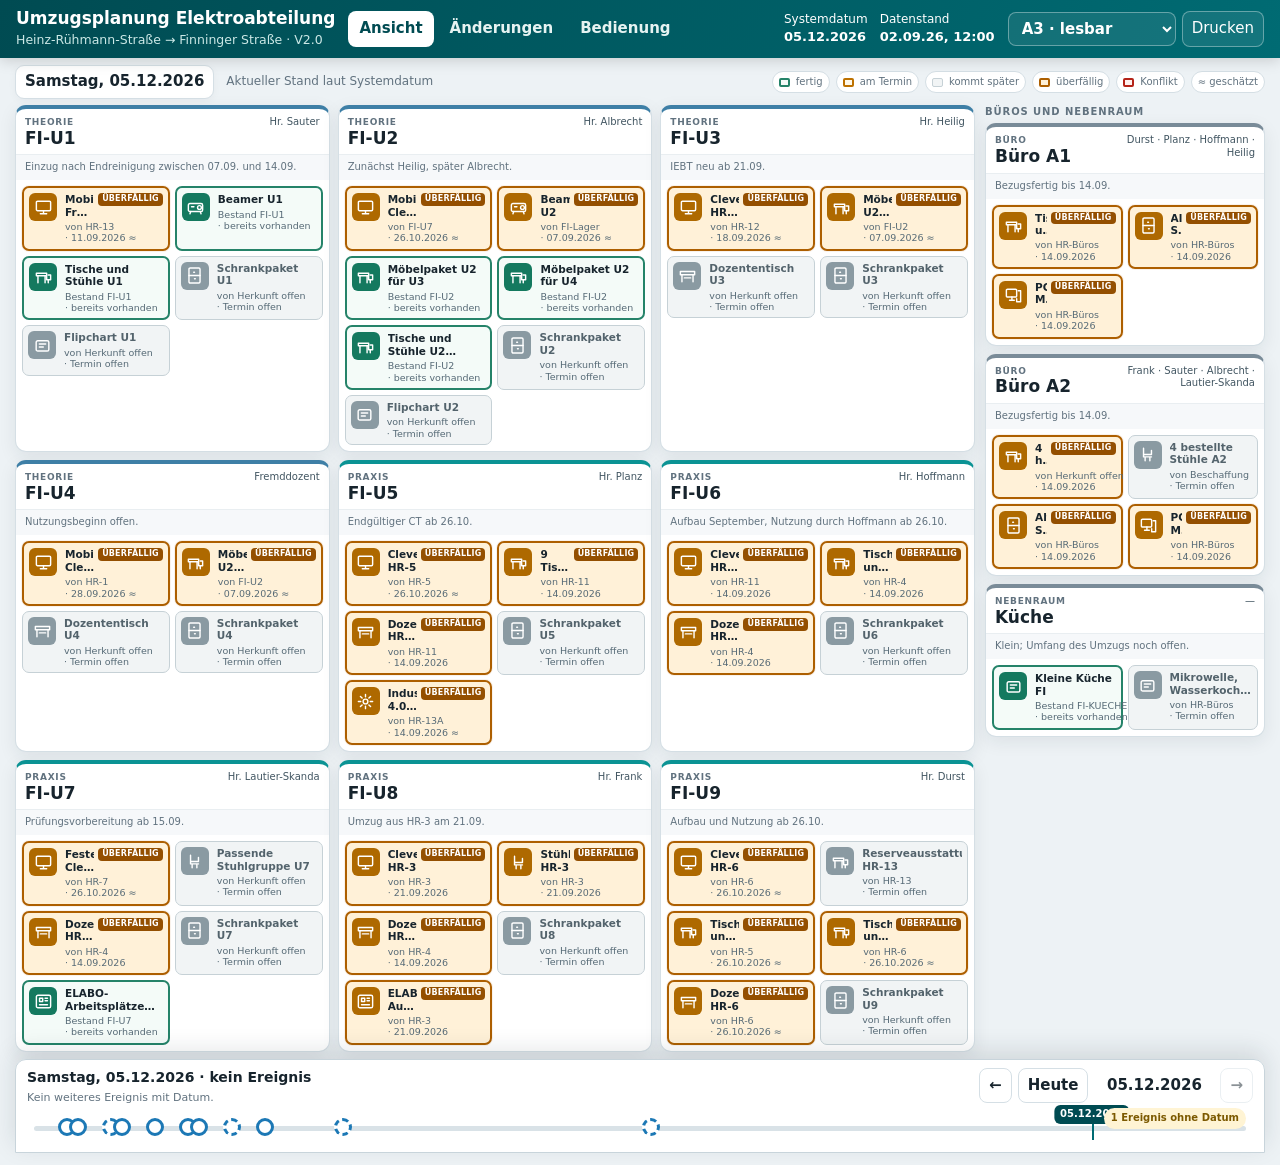
==== index.html @ e03e293a "Viewer: vollständige Scrollansicht statt abgeschnittener Raumkarten" ====
<!doctype html>
<html lang="de">
<head>
  <meta charset="utf-8">
  <meta name="viewport" content="width=device-width, initial-scale=1">
  <title>Umzugsplanung Elektroabteilung – Version 2.0</title>
  <style>
    :root {
      --bg:#edf2f5; --surface:#fff; --surface-2:#f6f8fa; --ink:#17242d; --muted:#61727f;
      --line:#d5dfe5; --brand:#006b73; --brand-dark:#004b52; --accent:#1c78b5;
      --good:#14795f; --warn:#a36a00; --bad:#b42318; --shadow:0 8px 26px rgba(23,36,45,.10);
      --future-opacity:.24; --due-opacity:.68;
    }
    *{box-sizing:border-box} html{scroll-behavior:smooth} body{margin:0;background:var(--bg);color:var(--ink);font:15px/1.42 "Segoe UI",system-ui,sans-serif}
    button,input,select,textarea{font:inherit} button{cursor:pointer} button:disabled{cursor:not-allowed;opacity:.5}
    .app-header{position:sticky;top:0;z-index:30;display:flex;align-items:center;gap:18px;padding:12px 22px;background:linear-gradient(110deg,var(--brand-dark),var(--brand));color:white;box-shadow:0 2px 14px rgba(0,0,0,.17)}
    .brand{min-width:260px}.brand h1{margin:0;font-size:19px;line-height:1.2}.brand small{color:#cbe8e6}
    .main-nav{display:flex;gap:5px}.nav-btn{border:0;border-radius:8px;padding:9px 13px;background:transparent;color:#e6f3f2;font-weight:650}.nav-btn:hover{background:rgba(255,255,255,.12)}.nav-btn.active{background:white;color:var(--brand-dark)}
    .header-meta{display:flex;align-items:center;gap:12px;margin-left:auto;font-size:12px}.header-meta strong{font-size:13px}.header-actions{display:flex;align-items:center;gap:6px}.header-btn,.header-select{border:1px solid rgba(255,255,255,.35);border-radius:8px;padding:7px 10px;background:rgba(255,255,255,.08);color:white}.header-btn:hover,.header-select:hover{background:rgba(255,255,255,.18)}.header-select{padding-right:26px;font-weight:650}.header-select option{background:white;color:var(--ink)}
    .panel{display:none}.panel.active{display:block}.page{max-width:1660px;margin:0 auto;padding:18px 22px 150px}
    .view-toolbar{display:flex;align-items:center;gap:12px;margin-bottom:13px}.date-chip{padding:8px 11px;border-radius:9px;background:var(--surface);border:1px solid var(--line);box-shadow:0 2px 8px rgba(23,36,45,.04)}.date-chip strong{font-size:17px}.view-hint{color:var(--muted);font-size:12px}.view-toolbar .spacer{margin-left:auto}
    .legend{display:flex;flex-wrap:wrap;gap:6px}.legend-item{display:inline-flex;align-items:center;gap:6px;padding:4px 7px;border-radius:999px;background:var(--surface);border:1px solid var(--line);font-size:11px;color:var(--muted)}.legend-swatch{width:10px;height:10px;border-radius:3px;background:var(--accent)}.legend-swatch.future{opacity:var(--future-opacity)}.legend-swatch.due{opacity:var(--due-opacity)}.legend-swatch.present{background:var(--good)}.legend-swatch.conflict{background:var(--bad)}
    .building-layout{display:grid;grid-template-columns:minmax(0,1fr) 255px;gap:16px;align-items:start}.rooms-grid{display:grid;grid-template-columns:repeat(3,minmax(245px,1fr));gap:12px}.side-grid{display:grid;gap:12px}.side-label{margin:0 0 -4px;color:var(--muted);font-size:11px;font-weight:750;letter-spacing:.09em;text-transform:uppercase}
    .room-card{position:relative;min-height:245px;overflow:hidden;border:1px solid var(--line);border-top:5px solid #3e7fa6;border-radius:14px;background:var(--surface);box-shadow:var(--shadow);transition:opacity .18s,transform .18s,box-shadow .18s}.room-card.praxis{border-top-color:#0b9394}.room-card.side{min-height:180px;border-top-color:#798b98}.room-card.dimmed{opacity:.48}.room-card.affected{box-shadow:0 0 0 3px rgba(28,120,181,.25),var(--shadow)}.room-card.event-flash{animation:roomFlash .85s ease-out}.room-card.has-conflict{border-color:var(--bad)}
    @keyframes roomFlash{0%{transform:scale(1);box-shadow:var(--shadow)}35%{transform:scale(1.014);box-shadow:0 0 0 6px rgba(28,120,181,.22),var(--shadow)}100%{transform:scale(1);box-shadow:0 0 0 3px rgba(28,120,181,.25),var(--shadow)}}
    .room-head{display:flex;justify-content:space-between;gap:10px;padding:11px 13px 9px;border-bottom:1px solid #e9eef1}.room-kicker{color:var(--muted);font-size:10px;font-weight:750;letter-spacing:.08em;text-transform:uppercase}.room-title{margin:1px 0 0;font-size:20px}.room-owner{max-width:55%;color:#415561;font-size:11px;text-align:right}.room-use{padding:7px 13px;color:var(--muted);background:var(--surface-2);font-size:11px}.room-items{display:grid;grid-template-columns:repeat(2,minmax(0,1fr));gap:7px;padding:10px}.room-card.side .room-items{grid-template-columns:1fr}.empty-room{grid-column:1/-1;padding:20px;color:var(--muted);text-align:center}
    .asset-tile{position:relative;display:grid;grid-template-columns:34px 1fr;gap:7px;min-width:0;padding:7px;border:1px solid var(--line);border-radius:9px;background:var(--surface-2);color:var(--ink);text-align:left;transition:opacity .16s,transform .16s,box-shadow .16s}.asset-tile:hover,.asset-tile:focus-visible{transform:translateY(-1px);box-shadow:0 4px 12px rgba(23,36,45,.13)}.asset-tile.future{opacity:var(--future-opacity);border-style:dashed}.asset-tile.due{opacity:var(--due-opacity);border-color:var(--warn)}.asset-tile.present{opacity:1}.asset-tile.event-change{opacity:1;border-color:var(--accent);box-shadow:0 0 0 2px rgba(28,120,181,.18);background:#eef7fc}.asset-tile.conflict{opacity:1;border-color:var(--bad);background:#fff0ee;box-shadow:0 0 0 2px rgba(180,35,24,.16)}
    .asset-icon{display:grid;place-items:center;width:32px;height:32px;border-radius:8px;background:#526b79;color:white;font-size:10px;font-weight:800}.asset-tile.present .asset-icon{background:var(--good)}.asset-tile.event-change .asset-icon{background:var(--accent)}.asset-tile.conflict .asset-icon{background:var(--bad)}.asset-name{overflow:hidden;font-size:11px;font-weight:700;line-height:1.2;text-overflow:ellipsis}.asset-meta{margin-top:2px;overflow:hidden;color:var(--muted);font-size:10px;line-height:1.2;text-overflow:ellipsis;white-space:nowrap}.asset-flag{position:absolute;top:4px;right:5px;font-size:11px;font-weight:900}.asset-flag.in{color:var(--good)}.asset-flag.out{color:var(--warn)}.asset-flag.bad{color:var(--bad)}
    .timeline-shell{position:sticky;bottom:0;z-index:25;margin-top:16px;padding:12px 15px 11px;border:1px solid #c8d4db;border-radius:15px 15px 0 0;background:rgba(255,255,255,.97);box-shadow:0 -8px 25px rgba(23,36,45,.13);backdrop-filter:blur(7px)}.timeline-top{display:grid;grid-template-columns:minmax(260px,1fr) auto;gap:15px;align-items:start}.event-summary h2{margin:0;font-size:16px}.event-summary p{margin:3px 0 0;color:var(--muted);font-size:12px}.event-changes{display:flex;flex-wrap:wrap;gap:5px;margin-top:6px}.change-chip{padding:3px 7px;border-radius:999px;background:#eaf4f9;color:#315a70;font-size:10px}.timeline-controls{display:flex;align-items:center;gap:6px}.timeline-btn{border:1px solid var(--line);border-radius:8px;padding:7px 10px;background:var(--surface);color:var(--ink);font-weight:650}.timeline-btn:hover{background:#edf4f7}.timeline-date{min-width:120px;text-align:center;font-weight:800}.track-wrap{position:relative;height:47px;margin:5px 7px 0}.track-base{position:absolute;left:0;right:0;top:23px;height:5px;border-radius:999px;background:#d9e2e7}.today-line{position:absolute;top:9px;width:2px;height:29px;background:var(--brand);pointer-events:none}.today-line::before{content:"Heute";position:absolute;top:-9px;left:50%;transform:translateX(-50%);color:var(--brand);font-size:9px;font-weight:800}.event-marker{position:absolute;top:15px;width:18px;height:18px;transform:translateX(-50%);border:3px solid var(--accent);border-radius:50%;background:var(--surface);padding:0}.event-marker.partial{background:linear-gradient(90deg,var(--accent) 50%,var(--surface) 50%)}.event-marker.done{background:var(--accent)}.event-marker.conflict{border-color:var(--bad);background:var(--bad)}.event-marker.selected{outline:3px solid rgba(28,120,181,.25);outline-offset:2px;transform:translateX(-50%) scale(1.16)}.event-marker:hover{transform:translateX(-50%) scale(1.18)}.event-marker.selected:hover{transform:translateX(-50%) scale(1.25)}.range{position:absolute;left:0;right:0;top:12px;width:100%;height:26px;margin:0;opacity:.001;cursor:ew-resize}.range:focus-visible{opacity:.12}.thumb-bubble{position:absolute;top:-1px;transform:translateX(-50%);padding:2px 6px;border-radius:6px;background:var(--brand-dark);color:white;font-size:10px;font-weight:750;pointer-events:none;white-space:nowrap}.unknown-events{position:absolute;right:0;top:1px;padding:3px 7px;border-radius:999px;background:#fff4d4;color:#7c5900;font-size:10px;font-weight:750}
    .popover{position:fixed;z-index:60;width:min(330px,calc(100vw - 24px));padding:12px;border:1px solid var(--line);border-radius:11px;background:var(--surface);box-shadow:0 14px 38px rgba(23,36,45,.24);pointer-events:none}.popover.pinned{pointer-events:auto}.popover[hidden]{display:none}.popover-close{position:absolute;top:5px;right:7px;border:0;background:transparent;color:var(--muted);font-size:18px}.popover h3{margin:0 25px 8px 0;font-size:15px}.popover dl{display:grid;grid-template-columns:82px 1fr;gap:4px 8px;margin:0;font-size:11px}.popover dt{color:var(--muted)}.popover dd{margin:0;font-weight:650}.popover-note{margin:8px 0 0;padding-top:7px;border-top:1px solid var(--line);color:var(--muted);font-size:11px}
    .manage-page{max-width:1660px;margin:0 auto;padding:20px 22px 55px}.manage-head{display:flex;align-items:flex-end;gap:16px;margin-bottom:15px}.manage-head h2{margin:0;font-size:24px}.manage-head p{margin:4px 0 0;color:var(--muted)}.manage-head .spacer{margin-left:auto}
    .audit-list{display:grid;gap:7px}.audit-row{display:grid;grid-template-columns:150px 160px 1fr;gap:10px;padding:9px 10px;border-bottom:1px solid var(--line);background:var(--surface)}.audit-row time,.audit-row .who{color:var(--muted);font-size:11px}.help-grid{display:grid;grid-template-columns:repeat(2,minmax(280px,1fr));gap:12px}.help-card{padding:15px;border:1px solid var(--line);border-radius:12px;background:var(--surface);box-shadow:var(--shadow)}.help-card h3{margin:0 0 8px}.help-card ul,.help-card ol{margin:0;padding-left:20px}.help-card li+li{margin-top:5px}
    .toast{position:fixed;right:18px;bottom:18px;z-index:100;max-width:380px;padding:11px 14px;border-radius:10px;background:var(--brand-dark);color:white;box-shadow:var(--shadow);transition:opacity .2s,transform .2s}.toast[hidden]{display:none}
    .sr-only{position:absolute;width:1px;height:1px;padding:0;margin:-1px;overflow:hidden;clip:rect(0,0,0,0);white-space:nowrap;border:0}
    .event-marker{z-index:3}.range{z-index:2}.thumb-bubble{z-index:4}.unknown-events{z-index:5;pointer-events:none}
    .event-marker.est{border-style:dashed}
    @media(max-width:1180px){.building-layout{grid-template-columns:1fr}.side-grid{grid-template-columns:repeat(3,1fr)}.side-label{grid-column:1/-1}.room-card.side{min-height:160px}.header-meta{display:none}}
    @media(max-width:850px){.rooms-grid{grid-template-columns:repeat(2,minmax(240px,1fr))}.app-header{flex-wrap:wrap}.brand{min-width:0}.main-nav{order:3;width:100%}.timeline-top{grid-template-columns:1fr}.timeline-controls{justify-content:center}.page{padding-left:12px;padding-right:12px}}
    @media(max-width:580px){.rooms-grid,.side-grid,.help-grid{grid-template-columns:1fr}.room-items{grid-template-columns:1fr}.view-toolbar{align-items:flex-start;flex-direction:column}.legend{display:none}.timeline-date{min-width:90px}.timeline-btn{padding:7px}.audit-row{grid-template-columns:1fr}}
    @media(prefers-reduced-motion:reduce){*{scroll-behavior:auto!important;animation:none!important;transition:none!important}}

    /* Kompakte Terminansicht: Status wird über Rahmen und Beschriftung statt über starke Transparenz vermittelt. */
    .page{padding:13px 18px 16px}
    .building-layout{grid-template-columns:minmax(0,1fr) 280px;gap:10px}
    .rooms-grid,.side-grid{gap:8px}
    .room-card{min-height:226px;border-radius:11px;border-top-width:4px;box-shadow:0 5px 18px rgba(23,36,45,.08)}
    .room-card.side{min-height:174px}
    .room-card.dimmed{opacity:1}
    .room-card.affected{box-shadow:0 5px 18px rgba(23,36,45,.08)}
    .room-head{align-items:flex-start;padding:7px 9px 6px}
    .room-kicker{font-size:9px}
    .room-title{margin-top:0;font-size:17px;line-height:1.15}
    .room-owner{font-size:10px;line-height:1.25}
    .room-use{min-height:25px;padding:5px 9px;font-size:10px;line-height:1.35;white-space:nowrap;overflow:hidden;text-overflow:ellipsis}
    .room-items{gap:5px;padding:6px}
    .asset-tile{grid-template-columns:30px minmax(0,1fr);gap:6px;min-height:45px;padding:5px;border:1.5px solid #bcc9cf;border-radius:7px;background:#f8fafb;opacity:1;align-items:start}
    .asset-tile:hover,.asset-tile:focus-visible{transform:translateY(-1px);box-shadow:0 3px 9px rgba(23,36,45,.12)}
    .asset-tile.future{opacity:1;border:1.5px solid #c6d1d6;background:#f1f4f5;color:#53636c}
    .asset-tile.due,.asset-tile.event-out{opacity:1;border:2px dashed #bd7100;background:#fff8e9;box-shadow:none}
    .asset-tile.present{opacity:1;border:2px solid #258369;background:#f4fbf8}
    .asset-tile.overdue{opacity:1;border:2px solid #ad5f00;background:#fff1d8;box-shadow:0 0 0 1px rgba(173,95,0,.08)}
    .asset-tile.event-change{opacity:1;border-color:#bd7100;background:#fff8e9;box-shadow:none;animation:assetPulse .7s ease-out}
    .asset-tile.conflict{opacity:1;border:2px solid var(--bad);background:#fff0ee;box-shadow:0 0 0 1px rgba(180,35,24,.14)}
    @keyframes assetPulse{0%{transform:scale(1)}35%{transform:scale(1.025);box-shadow:0 0 0 4px rgba(189,113,0,.20)}100%{transform:scale(1);box-shadow:none}}
    .asset-icon{display:grid;place-items:center;width:28px;height:28px;border-radius:6px;background:#7b8d96;color:white}
    .asset-icon svg{width:19px;height:19px;display:block}
    .asset-tile.future .asset-icon{background:#8a9aa2}
    .asset-tile.present .asset-icon{background:var(--good)}
    .asset-tile.due .asset-icon,.asset-tile.event-change .asset-icon,.asset-tile.event-out .asset-icon,.asset-tile.overdue .asset-icon{background:#ae6900}
    .asset-tile.conflict .asset-icon{background:var(--bad)}
    .asset-body{display:block;min-width:0}
    .asset-top{display:flex;align-items:flex-start;gap:4px;min-width:0}
    .asset-name{display:-webkit-box;flex:1;min-width:0;overflow:hidden;font-size:10.5px;font-weight:750;line-height:1.18;text-overflow:clip;white-space:normal;-webkit-box-orient:vertical;-webkit-line-clamp:2}
    .asset-meta{display:flex;flex-wrap:wrap;gap:0 5px;margin-top:3px;overflow:visible;color:#566a76;font-size:9.5px;line-height:1.2;white-space:normal}
    .asset-meta span{white-space:nowrap}
    .asset-status{flex:0 0 auto;padding:1px 4px;border-radius:4px;background:#bd7100;color:white;font-size:8px;font-weight:800;line-height:1.35;letter-spacing:.025em;white-space:nowrap}
    .asset-status.overdue{background:#944f00}.asset-status.out{background:#944f00}.asset-status.conflict{background:var(--bad)}
    .empty-room{padding:12px;font-size:10px}
    .legend-item{padding:3px 6px;font-size:10px}
    .legend-swatch{width:11px;height:9px;border-radius:2px;background:#f1f4f5;border:1.5px solid #c6d1d6}
    .legend-swatch.future{opacity:1}.legend-swatch.due{opacity:1;border:2px dashed #bd7100;background:#fff8e9}.legend-swatch.present{background:#f4fbf8;border:2px solid #258369}.legend-swatch.overdue{background:#fff1d8;border:2px solid #ad5f00}.legend-swatch.conflict{background:#fff0ee;border:2px solid var(--bad)}
    .timeline-shell{margin-top:9px;padding:8px 11px 7px;border-radius:11px 11px 0 0}
    .timeline-top{gap:10px}.event-summary h2{font-size:14px}.event-summary p{margin-top:2px;font-size:11px}.event-changes{margin-top:4px}.change-chip{padding:2px 6px;font-size:9px}
    .timeline-btn{padding:6px 9px}.track-wrap{height:38px;margin-top:2px}.track-base{top:19px}.today-line{top:7px;height:26px}.event-marker{top:11px}.range{top:8px}.thumb-bubble{top:-2px}
    .print-heading{display:none}

    /* Kompakte Laptopansicht mit vollständigem Inhalt: vertikales Scrollen statt Abschneiden. */
    @media (min-width:1181px) and (max-height:1050px){
      .app-header{min-height:58px;padding:7px 16px;gap:13px}.brand{min-width:245px}.brand h1{font-size:17px}.nav-btn{padding:7px 11px}.header-btn,.header-select{padding:6px 9px}.header-select{padding-right:25px}
      #panel-view .page{min-height:calc(100vh - 58px);height:auto;display:block;padding:7px 15px 12px;overflow:visible}
      .view-toolbar{min-height:34px;margin-bottom:6px}.date-chip{padding:5px 9px}.date-chip strong{font-size:15px}
      .building-layout{height:auto;min-height:0}.rooms-grid,.side-grid{height:auto;min-height:0;grid-auto-rows:auto}
      .room-card,.room-card.side{min-height:0;height:auto}.side-label{font-size:10px}.room-card.side .room-items{grid-template-columns:repeat(2,minmax(0,1fr))}
      .event-changes{max-height:none;overflow:visible}
      .timeline-shell{position:relative;bottom:auto;margin-top:7px}
    }

    @media(max-width:1180px){.building-layout{grid-template-columns:1fr}.room-card.side{min-height:160px}}
    @media(max-width:580px){.room-items{grid-template-columns:1fr}.asset-name{font-size:11px}}

    @media print{
      *{-webkit-print-color-adjust:exact!important;print-color-adjust:exact!important}
      html,body{width:auto;height:auto;margin:0;background:white;color:#111;font:11pt/1.18 "Segoe UI",Arial,sans-serif}
      .app-header,.view-toolbar,.timeline-shell,.popover,.toast,#panel-audit,#panel-help{display:none!important}
      #panel-view{display:block!important}.page{display:block!important;width:auto!important;height:auto!important;max-width:none;margin:0;padding:0!important;overflow:visible!important}
      .print-heading{display:grid;grid-template-columns:minmax(0,1fr) 95mm;gap:5.5mm;align-items:end;margin:0 0 4mm;padding:0 0 3mm;border-bottom:.6mm solid #006b73}
      .print-heading h1{margin:0;font-size:18pt;line-height:1.05}.print-heading h2{margin:1.4mm 0 0;font-size:14pt;line-height:1.15}.print-heading p{margin:1.4mm 0 0;color:#34454e;font-size:10.5pt}.print-meta{width:95mm;text-align:right;white-space:nowrap;font-size:10pt;color:#34454e}
      .print-legend{display:flex;justify-content:flex-end;flex-wrap:wrap;gap:1.7mm;margin-top:1.4mm;font-size:8.7pt}.print-legend span{display:inline-flex;align-items:center;gap:1.1mm;white-space:nowrap}.print-legend i{display:inline-block;flex:0 0 auto}
      .building-layout{display:grid!important;grid-template-columns:minmax(0,1fr) 71mm;gap:3mm;align-items:stretch;height:248mm}
      .rooms-grid{display:grid!important;grid-template-columns:repeat(3,minmax(0,1fr));grid-template-rows:repeat(3,minmax(0,1fr));gap:3mm;height:248mm}
      .side-grid{display:grid!important;grid-template-columns:1fr;grid-template-rows:5.5mm repeat(3,minmax(0,1fr));gap:3mm;height:248mm}
      .side-label{margin:0;font-size:9pt}
      .room-card,.room-card.side{min-height:0!important;height:auto;break-inside:avoid;box-shadow:none;border-radius:3mm;border-width:.4mm;border-top-width:1.4mm;overflow:hidden}
      .room-head{padding:1.4mm 1.8mm 1.1mm;gap:1.4mm}.room-kicker{font-size:8.2pt}.room-title{font-size:13.5pt}.room-owner{font-size:8.8pt;line-height:1.12}
      .room-use{display:none}
      .room-items,.room-card.side .room-items{display:block!important;padding:1.1mm}
      .asset-tile{display:flex!important;align-items:flex-start;width:100%;height:8.25mm;min-height:8.25mm;margin:0 0 .45mm;padding:.6mm 1.1mm;gap:1.1mm;overflow:hidden;border-radius:1.4mm;box-shadow:none!important;transform:none!important;animation:none!important}
      .asset-icon{flex:0 0 7.1mm;width:7.1mm;height:7.1mm;border-radius:1.1mm}.asset-icon svg{width:5.3mm;height:5.3mm}.asset-body{flex:1;min-width:0}.asset-name{display:block;max-height:none;overflow:hidden;font-size:9.6pt;line-height:1.08;white-space:nowrap;text-overflow:ellipsis}.asset-meta{display:flex;flex-wrap:nowrap;gap:1.4mm;margin-top:.3mm;font-size:8pt;line-height:1.05}.asset-meta span{display:inline;white-space:nowrap}.asset-status{padding:.15mm .8mm;border-radius:.8mm;font-size:7.3pt}
      .room-card.side .asset-tile{width:100%;height:10mm;min-height:10mm;margin-bottom:.7mm}.room-card.side .asset-icon{display:none}.room-card.side .asset-name{font-size:9pt}.room-card.side .asset-meta{font-size:7.8pt}
      .empty-room{padding:4mm;font-size:10pt}

      /* A4 bleibt als platzsparende Reserve erhalten. */
      body.print-a4{font-size:8pt}
      body.print-a4 .print-heading{grid-template-columns:minmax(0,1fr) 67mm;gap:4mm;margin-bottom:3mm;padding-bottom:2mm;border-bottom-width:.5mm}
      body.print-a4 .print-heading h1{font-size:13pt}body.print-a4 .print-heading h2{margin-top:1mm;font-size:10pt}body.print-a4 .print-heading p{margin-top:1mm;font-size:7.5pt}body.print-a4 .print-meta{width:67mm;font-size:7pt}
      body.print-a4 .print-legend{gap:1.2mm;margin-top:1mm;font-size:6.2pt}body.print-a4 .print-legend span{gap:.8mm}
      body.print-a4 .building-layout{grid-template-columns:minmax(0,1fr) 50mm;gap:2mm;height:174mm}
      body.print-a4 .rooms-grid{gap:2mm;height:174mm}
      body.print-a4 .side-grid{grid-template-rows:4mm repeat(3,minmax(0,1fr));gap:2mm;height:174mm}
      body.print-a4 .side-label{font-size:6.5pt}
      body.print-a4 .room-card,body.print-a4 .room-card.side{border-radius:2mm;border-width:.3mm;border-top-width:1mm}
      body.print-a4 .room-head{padding:1mm 1.3mm .8mm;gap:1mm}body.print-a4 .room-kicker{font-size:5.8pt}body.print-a4 .room-title{font-size:9.5pt}body.print-a4 .room-owner{font-size:6.2pt}
      body.print-a4 .room-items,body.print-a4 .room-card.side .room-items{padding:.8mm}
      body.print-a4 .asset-tile{height:5.8mm;min-height:5.8mm;margin-bottom:.3mm;padding:.4mm .8mm;gap:.8mm;border-radius:1mm}
      body.print-a4 .asset-icon{flex-basis:5mm;width:5mm;height:5mm;border-radius:.8mm}body.print-a4 .asset-icon svg{width:3.7mm;height:3.7mm}body.print-a4 .asset-name{font-size:6.8pt}body.print-a4 .asset-meta{gap:1mm;margin-top:.2mm;font-size:5.6pt}body.print-a4 .asset-status{padding:.1mm .6mm;border-radius:.6mm;font-size:5.2pt}
      body.print-a4 .room-card.side .asset-tile{height:7mm;min-height:7mm;margin-bottom:.5mm}body.print-a4 .room-card.side .asset-name{font-size:6.4pt}body.print-a4 .room-card.side .asset-meta{font-size:5.6pt}
      body.print-a4 .empty-room{padding:3mm;font-size:7pt}
    }
  </style>
  <style id="printPageStyle">@page{size:A3 landscape;margin:7mm}</style>
</head>
<body>
  <header class="app-header">
    <div class="brand"><h1>Umzugsplanung Elektroabteilung</h1><small>Heinz-Rühmann-Straße → Finninger Straße · V2.0</small></div>
    <nav class="main-nav" aria-label="Hauptnavigation">
      <button class="nav-btn active" data-panel="view">Ansicht</button>
      <button class="nav-btn" data-panel="audit">Änderungen</button>
      <button class="nav-btn" data-panel="help">Bedienung</button>
    </nav>
    <div class="header-meta"><span>Systemdatum<br><strong id="systemDate"></strong></span><span>Datenstand<br><strong id="dataTimestamp"></strong></span></div>
    <div class="header-actions"><select class="header-select" id="printFormatSelect" aria-label="Papierformat für den Ausdruck" title="Papierformat für den Ausdruck"><option value="a3">A3 · lesbar</option><option value="a4">A4 · kompakt</option></select><button class="header-btn" id="printBtn" type="button">Drucken</button></div>
  </header>

  <section class="panel active" id="panel-view">
    <div class="page">
      <header class="print-heading">
        <div><h1>Umzugsplanung Elektroabteilung</h1><h2 id="printEventTitle"></h2><p id="printEventDetail"></p></div>
        <div class="print-meta"><div id="printGenerated"></div><div class="print-legend"><span><i class="legend-swatch present"></i> fertig</span><span><i class="legend-swatch due"></i> Termin</span><span><i class="legend-swatch future"></i> später</span><span><i class="legend-swatch overdue"></i> überfällig</span><span><i class="legend-swatch conflict"></i> Konflikt</span><span>≈ geschätzt</span></div></div>
      </header>
      <div class="view-toolbar">
        <div class="date-chip"><span class="sr-only">Gewähltes Datum</span><strong id="selectedDateLabel"></strong></div>
        <div class="view-hint" id="selectedDateHint"></div><div class="spacer"></div>
        <div class="legend" aria-label="Darstellung"><span class="legend-item"><i class="legend-swatch present"></i> fertig</span><span class="legend-item"><i class="legend-swatch due"></i> am Termin</span><span class="legend-item"><i class="legend-swatch future"></i> kommt später</span><span class="legend-item"><i class="legend-swatch overdue"></i> überfällig</span><span class="legend-item"><i class="legend-swatch conflict"></i> Konflikt</span><span class="legend-item">≈ geschätzt</span></div>
      </div>
      <div class="building-layout"><div class="rooms-grid" id="mainRooms"></div><aside class="side-grid" id="sideRooms"><p class="side-label">Büros und Nebenraum</p></aside></div>
      <section class="timeline-shell" aria-label="Zeitstrahl">
        <div class="timeline-top"><div class="event-summary" id="eventSummary" aria-live="polite"></div><div class="timeline-controls"><button class="timeline-btn" id="prevEventBtn" type="button" aria-label="Vorheriges Ereignis">←</button><button class="timeline-btn" id="todayBtn" type="button">Heute</button><span class="timeline-date" id="timelineDate"></span><button class="timeline-btn" id="nextEventBtn" type="button" aria-label="Nächstes Ereignis">→</button></div></div>
        <div class="track-wrap" id="trackWrap"><div class="track-base"></div><div class="today-line" id="todayLine"></div><div id="markers"></div><input class="range" id="dateRange" type="range" aria-label="Datum auswählen"><div class="thumb-bubble" id="thumbBubble"></div><div class="unknown-events" id="unknownEvents"></div></div>
      </section>
    </div>
  </section>

  <section class="panel" id="panel-audit"><div class="manage-page"><div class="manage-head"><div><h2>Änderungsprotokoll</h2><p>Die jüngsten Änderungen stehen oben.</p></div></div><div class="audit-list" id="auditList"></div></div></section>

  <section class="panel" id="panel-help"><div class="manage-page"><div class="manage-head"><div><h2>Bedienung</h2><p>Nur schauen — gepflegt wird der Plan zentral.</p></div></div><div class="help-grid"><article class="help-card"><h3>Zeitstrahl</h3><ul><li>Der heutige Tag kommt automatisch aus der Systemzeit des Rechners.</li><li>Mit ← und → springt man zum vorherigen oder nächsten Ereignis.</li><li>Der Schieber kann mit der Maus frei auf ein Datum gesetzt werden.</li><li>Ein Klick auf eine Ereignismarke zeigt alle Änderungen dieses Tages; die betroffenen Räume blinken kurz auf.</li></ul></article><article class="help-card"><h3>Darstellung</h3><ul><li>Grün umrandet: bestätigt vorhanden.</li><li>Gestrichelt orange: laut Plan fällig, aber noch nicht bestätigt.</li><li>Grau: kommt erst später oder Termin offen.</li><li>Dunkelorange „ÜBERFÄLLIG“: Plantermin verstrichen, Umzug nicht gemeldet.</li><li>Rot: dieselbe Ausstattung wurde widersprüchlich eingeplant.</li><li>≈ hinter einem Datum: Termin ist geschätzt, nicht bestätigt.</li></ul></article><article class="help-card"><h3>Aktualität</h3><ul><li>Der angezeigte Stand kommt aus einer zentralen Datei; oben rechts steht der Zeitpunkt der letzten Pflege.</li><li>Die Seite holt sich alle 5 Minuten und beim Zurückwechseln auf den Tab automatisch den neuesten Stand; F5 erzwingt es sofort.</li><li>Terminänderungen, erledigte Umzüge und Korrekturen bitte an Hrn. Sauter melden — er pflegt den Plan zentral, danach ist der Link für alle aktuell.</li></ul></article><article class="help-card"><h3>Drucken</h3><p>Für den Aushang ist A3 quer als gut lesbarer Standard gewählt; A4 kompakt ist oben neben „Drucken“ auswählbar. Gedruckt wird immer der gerade gewählte Stichtag mit seiner Ereignisüberschrift.</p></article></div></div></section>

  <div class="popover" id="assetPopover" role="dialog" aria-label="Ausstattungsdetails" hidden><button class="popover-close" id="popoverClose" type="button" aria-label="Schließen">×</button><div id="popoverContent"></div></div>
  <div class="toast" id="toast" role="status" aria-live="polite" hidden></div>

  <script id="seed-data" type="application/json">
{
 "schemaVersion": 1,
 "appVersion": "2.0",
 "actor": "Sauter",
 "updatedAt": "2026-09-02T12:00:00.000Z",
 "categories": [
  {"id": "display", "name": "Clevertouch / Display", "code": "CT", "capacity": 1},
  {"id": "beamer", "name": "Beamer", "code": "BM", "capacity": 1},
  {"id": "tables", "name": "Tische und Stühle", "code": "T/S", "capacity": 0},
  {"id": "chairs", "name": "Stühle", "code": "ST", "capacity": 0},
  {"id": "lecturer", "name": "Dozententisch", "code": "DT", "capacity": 1},
  {"id": "cabinet", "name": "Schränke", "code": "SR", "capacity": 0},
  {"id": "elabo", "name": "ELABO", "code": "EL", "capacity": 0},
  {"id": "it", "name": "IT / Drucker", "code": "IT", "capacity": 0},
  {"id": "special", "name": "Sonderausstattung", "code": "SO", "capacity": 0},
  {"id": "other", "name": "Sonstiges", "code": "…", "capacity": 0}
 ],
 "people": [
  {"id": "frank", "name": "Hr. Frank"}, {"id": "albrecht", "name": "Hr. Albrecht"}, {"id": "planz", "name": "Hr. Planz"},
  {"id": "durst", "name": "Hr. Durst"}, {"id": "hoffmann", "name": "Hr. Hoffmann"}, {"id": "heilig", "name": "Hr. Heilig"},
  {"id": "sauter", "name": "Hr. Sauter"}, {"id": "lautier-skanda", "name": "Hr. Lautier-Skanda"},
  {"id": "fremddozent", "name": "Fremddozent"}, {"id": "baur", "name": "Christian Baur / IT"},
  {"id": "elektrofirma", "name": "Elektrofirma extern"}, {"id": "spedition", "name": "Spedition"}, {"id": "offen", "name": "noch offen"}
 ],
 "locations": [
  {"id": "FI-U1", "name": "FI-U1", "kind": "unterricht", "visible": "main", "type": "Theorie", "ownerCurrent": "sauter", "ownerFuture": "", "ownerChangeEvent": "", "use": "Einzug nach Endreinigung zwischen 07.09. und 14.09.", "active": true},
  {"id": "FI-U2", "name": "FI-U2", "kind": "unterricht", "visible": "main", "type": "Theorie", "ownerCurrent": "heilig", "ownerFuture": "albrecht", "ownerChangeEvent": "ev_owner_change", "use": "Zunächst Heilig, später Albrecht.", "active": true},
  {"id": "FI-U3", "name": "FI-U3", "kind": "unterricht", "visible": "main", "type": "Theorie", "ownerCurrent": "heilig", "ownerFuture": "", "ownerChangeEvent": "", "use": "IEBT neu ab 21.09.", "active": true},
  {"id": "FI-U4", "name": "FI-U4", "kind": "unterricht", "visible": "main", "type": "Theorie", "ownerCurrent": "fremddozent", "ownerFuture": "", "ownerChangeEvent": "", "use": "Nutzungsbeginn offen.", "active": true},
  {"id": "FI-U5", "name": "FI-U5", "kind": "unterricht", "visible": "main", "type": "Praxis", "ownerCurrent": "planz", "ownerFuture": "", "ownerChangeEvent": "", "use": "Endgültiger CT ab 26.10.", "active": true},
  {"id": "FI-U6", "name": "FI-U6", "kind": "unterricht", "visible": "main", "type": "Praxis", "ownerCurrent": "hoffmann", "ownerFuture": "", "ownerChangeEvent": "", "use": "Aufbau September, Nutzung durch Hoffmann ab 26.10.", "active": true},
  {"id": "FI-U7", "name": "FI-U7", "kind": "unterricht", "visible": "main", "type": "Praxis", "ownerCurrent": "lautier-skanda", "ownerFuture": "", "ownerChangeEvent": "", "use": "Prüfungsvorbereitung ab 15.09.", "active": true},
  {"id": "FI-U8", "name": "FI-U8", "kind": "unterricht", "visible": "main", "type": "Praxis", "ownerCurrent": "frank", "ownerFuture": "", "ownerChangeEvent": "", "use": "Umzug aus HR-3 am 21.09.", "active": true},
  {"id": "FI-U9", "name": "FI-U9", "kind": "unterricht", "visible": "main", "type": "Praxis", "ownerCurrent": "durst", "ownerFuture": "", "ownerChangeEvent": "", "use": "Aufbau und Nutzung ab 26.10.", "active": true},
  {"id": "FI-A1", "name": "Büro A1", "kind": "buero", "visible": "side", "type": "Büro", "ownerLabel": "Durst · Planz · Hoffmann · Heilig", "use": "Bezugsfertig bis 14.09.", "active": true},
  {"id": "FI-A2", "name": "Büro A2", "kind": "buero", "visible": "side", "type": "Büro", "ownerLabel": "Frank · Sauter · Albrecht · Lautier-Skanda", "use": "Bezugsfertig bis 14.09.", "active": true},
  {"id": "FI-KUECHE", "name": "Küche", "kind": "nebenraum", "visible": "side", "type": "Nebenraum", "ownerLabel": "", "use": "Klein; Umfang des Umzugs noch offen.", "active": true},
  {"id": "HR-1", "name": "HR-1", "kind": "quelle", "visible": "source", "active": true}, {"id": "HR-3", "name": "HR-3", "kind": "quelle", "visible": "source", "active": true},
  {"id": "HR-4", "name": "HR-4", "kind": "quelle", "visible": "source", "active": true}, {"id": "HR-5", "name": "HR-5", "kind": "quelle", "visible": "source", "active": true},
  {"id": "HR-6", "name": "HR-6", "kind": "quelle", "visible": "source", "active": true}, {"id": "HR-7", "name": "HR-7", "kind": "quelle", "visible": "source", "active": true},
  {"id": "HR-11", "name": "HR-11", "kind": "quelle", "visible": "source", "active": true}, {"id": "HR-12", "name": "HR-12", "kind": "quelle", "visible": "source", "active": true},
  {"id": "HR-13", "name": "HR-13", "kind": "quelle", "visible": "source", "active": true}, {"id": "HR-13A", "name": "HR-13A", "kind": "quelle", "visible": "source", "active": true},
  {"id": "HR-BUERO", "name": "Ausbilderbüros HR", "kind": "quelle", "visible": "source", "active": true},
  {"id": "HR-AUFENTHALT", "name": "Aufenthaltsraum HR", "kind": "quelle", "visible": "source", "active": true},
  {"id": "FI-LAGER", "name": "Lager FI", "kind": "lager", "visible": "source", "active": true},
  {"id": "BG5", "name": "Baumgartenstraße 5", "kind": "lager", "visible": "source", "active": true},
  {"id": "BESCHAFFUNG", "name": "Bestellung / Beschaffung", "kind": "system", "visible": "source", "active": true},
  {"id": "OFFEN", "name": "Herkunft offen", "kind": "system", "visible": "source", "active": true},
  {"id": "SCHROTT", "name": "Verschrottung", "kind": "system", "visible": "source", "active": true}
 ],
 "events": [
  {"id": "ev_floor", "title": "Boden und Decken allgemein fertig", "date": "2026-09-04", "endDate": "", "status": "planned", "responsible": "offen", "affectedRooms": [], "note": "Allgemeiner Baufortschritt."},
  {"id": "ev_beamer_u1", "title": "Beamer U1 wird geprüft (Christian Baur)", "date": "2026-09-03", "endDate": "", "status": "planned", "responsible": "baur", "affectedRooms": ["FI-U1"], "note": ""},
  {"id": "ev_early_rooms", "title": "FI-U1 bis FI-U4 aufgebaut und gestrichen", "date": "2026-09-07", "endDate": "", "status": "planned", "estimated": true, "responsible": "offen", "affectedRooms": ["FI-U1", "FI-U2", "FI-U3", "FI-U4"], "note": "Zieltermin; U3/U4 hängen baulich an Malern und Endreinigung (11.09.)."},
  {"id": "ev_spackle", "title": "Spachtelarbeiten allgemein fertig", "date": "2026-09-08", "endDate": "", "status": "planned", "responsible": "offen", "affectedRooms": [], "note": "Allgemeiner Baufortschritt."},
  {"id": "ev_clean", "title": "Malern und allgemeine Endreinigung", "date": "2026-09-11", "endDate": "", "status": "planned", "responsible": "offen", "affectedRooms": ["FI-U1", "FI-U2"], "note": "Einzug Sauter und Heilig hängt an der tatsächlichen Endreinigung."},
  {"id": "ev_move_sh", "title": "Einzug Sauter und Heilig", "date": "2026-09-11", "endDate": "2026-09-14", "status": "planned", "estimated": true, "responsible": "spedition", "affectedRooms": ["FI-U1", "FI-U2"], "note": "Frühestens 07.09., spätestens 14.09.; als Planwert zunächst an die Endreinigung gekoppelt."},
  {"id": "ev_offices", "title": "Büros A1 und A2 bezugsfertig", "date": "2026-09-14", "endDate": "", "status": "planned", "responsible": "offen", "affectedRooms": ["FI-A1", "FI-A2"], "note": "Ausbilder können anfangs auch ohne Büro arbeiten."},
  {"id": "ev_sep_wave", "title": "September-Umzugswelle HR-4 / HR-11 / HR-13", "date": "2026-09-14", "endDate": "2026-09-22", "status": "planned", "responsible": "spedition", "affectedRooms": ["FI-U5", "FI-U6", "FI-U7", "FI-U8"], "note": "Abbau am 14.09.; genauer Speditionstermin offen; Aufbau bis spätestens 22.09."},
  {"id": "ev_u7_ready", "title": "FI-U7 für Prüfungsvorbereitung bereit", "date": "2026-09-14", "endDate": "", "status": "planned", "responsible": "elektrofirma", "affectedRooms": ["FI-U7"], "note": "ELABO-Anschluss soll bis dahin erledigt sein."},
  {"id": "ev_u7_start", "title": "Prüfungsvorbereitung startet in FI-U7", "date": "2026-09-15", "endDate": "", "status": "planned", "responsible": "lautier-skanda", "affectedRooms": ["FI-U7"], "note": "Di IEBT, Mi EGS, Do Mechatronik."},
  {"id": "ev_hr12_move", "title": "CT-HR12 nach FI-U3", "date": "2026-09-18", "endDate": "", "status": "planned", "estimated": true, "responsible": "offen", "affectedRooms": ["FI-U3"], "note": "Muss vor dem 21.09. passieren — U3 startet mit IEBT neu (K5)."},
  {"id": "ev_u3_course", "title": "IEBT neu startet in FI-U3", "date": "2026-09-21", "endDate": "", "status": "planned", "responsible": "offen", "affectedRooms": ["FI-U3"], "note": "Anderer Kurs als die Prüfungsvorbereitung."},
  {"id": "ev_u8_move", "title": "HR-3 wird abgebaut und in FI-U8 aufgebaut", "date": "2026-09-21", "endDate": "", "status": "planned", "responsible": "spedition", "affectedRooms": ["FI-U8"], "note": "ELABO, Stühle und Clevertouch aus HR-3."},
  {"id": "ev_owner_change", "title": "Heilig wechselt nach U3, Albrecht übernimmt U2", "date": "2026-09-21", "endDate": "", "status": "planned", "estimated": true, "responsible": "offen", "affectedRooms": ["FI-U2", "FI-U3"], "note": "Anker: IEBT neu startet am 21.09. in U3 — Termin bestätigen (K8)."},
  {"id": "ev_frank_move", "title": "Umzug Hr. Frank / CT-HR1 nach FI-U4", "date": "2026-09-28", "endDate": "", "status": "planned", "estimated": true, "responsible": "offen", "affectedRooms": ["FI-U4"], "note": "Nach Umzug Frank in U8; U8 braucht vorher das ELABO-Prüfprotokoll."},
  {"id": "ev_late_wave", "title": "Umzugsphase nach den Prüfungen", "date": "2026-10-26", "endDate": "", "status": "planned", "estimated": true, "responsible": "spedition", "affectedRooms": ["FI-U5", "FI-U6", "FI-U7", "FI-U9"], "note": "U6 ist bereits im September ausgestattet; ab hier beginnt die Nutzung durch Hoffmann."},
  {"id": "ev_i4_move", "title": "Industrie 4.0 nach FI-U5", "date": "2026-09-14", "endDate": "", "status": "planned", "estimated": true, "responsible": "offen", "affectedRooms": ["FI-U5"], "note": "In den Unterlagen mit Fragezeichen; Strom/Druckluft/Netzwerk in U5 vorher klären."},
  {"id": "ev_u8_elabo", "title": "ELABO-Prüfung U8 — Firma und Termin offen", "date": "", "endDate": "", "status": "planned", "responsible": "offen", "affectedRooms": ["FI-U8"], "note": "K9: ohne Prüfprotokoll keine Freigabe des Raums für Teilnehmer."}
 ],
 "assets": [
  {"id": "MOEBEL-FI-U1", "label": "Tische und Stühle U1", "category": "tables", "initialLocation": "FI-U1", "note": "Bereits vorhanden.", "active": true},
  {"id": "BEAMER-U1", "label": "Beamer U1", "category": "beamer", "initialLocation": "FI-U1", "note": "Prüfung durch Christian Baur vorgesehen.", "active": true},
  {"id": "CT-HR13", "label": "Mobiles Fremddisplay HR-13", "category": "display", "initialLocation": "HR-13", "note": "Für den Umzug Sauter vorbereitet.", "active": true},
  {"id": "FLIP-U1", "label": "Flipchart U1", "category": "other", "initialLocation": "OFFEN", "note": "Vorhandensein noch klären.", "active": true},
  {"id": "SCHRANK-U1", "label": "Schrankpaket U1", "category": "cabinet", "initialLocation": "OFFEN", "note": "Bedarf und Herkunft offen.", "active": true},
  {"id": "MOEBEL-FI-U2-REST", "label": "Tische und Stühle U2 Bestand", "category": "tables", "initialLocation": "FI-U2", "note": "Normalbelegung bleibt in U2.", "active": true},
  {"id": "MOEBEL-FI-U2-U3", "label": "Möbelpaket U2 für U3", "category": "tables", "initialLocation": "FI-U2", "note": "Überschuss aus U2.", "active": true},
  {"id": "MOEBEL-FI-U2-U4", "label": "Möbelpaket U2 für U4", "category": "tables", "initialLocation": "FI-U2", "note": "Überschuss aus U2.", "active": true},
  {"id": "BEAMER-U2", "label": "Beamer U2", "category": "beamer", "initialLocation": "FI-LAGER", "note": "Als anfängliche Anzeige vorgesehen.", "active": true},
  {"id": "CT-HR4", "label": "Mobiler Clevertouch HR-4", "category": "display", "initialLocation": "HR-4", "note": "Zuerst U7, später U2.", "active": true},
  {"id": "FLIP-U2", "label": "Flipchart U2", "category": "other", "initialLocation": "OFFEN", "note": "Vorhandensein noch klären.", "active": true},
  {"id": "SCHRANK-U2", "label": "Schrankpaket U2", "category": "cabinet", "initialLocation": "OFFEN", "note": "Bedarf und Herkunft offen.", "active": true},
  {"id": "CT-HR12", "label": "Clevertouch HR-12", "category": "display", "initialLocation": "HR-12", "note": "Ziel U3, Termin offen.", "active": true},
  {"id": "DOZENT-U3", "label": "Dozententisch U3", "category": "lecturer", "initialLocation": "OFFEN", "note": "Nicht konkret zugeordnet.", "active": true},
  {"id": "SCHRANK-U3", "label": "Schrankpaket U3", "category": "cabinet", "initialLocation": "OFFEN", "note": "Bedarf und Herkunft offen.", "active": true},
  {"id": "CT-HR1", "label": "Mobiler Clevertouch HR-1", "category": "display", "initialLocation": "HR-1", "note": "Kommt nach U4, wenn Frank umzieht.", "active": true},
  {"id": "DOZENT-U4", "label": "Dozententisch U4", "category": "lecturer", "initialLocation": "OFFEN", "note": "Nicht konkret zugeordnet.", "active": true},
  {"id": "SCHRANK-U4", "label": "Schrankpaket U4", "category": "cabinet", "initialLocation": "OFFEN", "note": "Bedarf und Herkunft offen.", "active": true},
  {"id": "CT-HR5", "label": "Clevertouch HR-5", "category": "display", "initialLocation": "HR-5", "note": "Endgerät U5.", "active": true},
  {"id": "MOEBEL-HR11-U5", "label": "9 Tische (3 × 3) und Stühle", "category": "tables", "initialLocation": "HR-11", "note": "Letzte Dreierreihe entfällt.", "active": true},
  {"id": "DOZENT-HR11", "label": "Dozententisch HR-11", "category": "lecturer", "initialLocation": "HR-11", "note": "Ziel U5.", "active": true},
  {"id": "I4-HR13A", "label": "Industrie-4.0-Ausstattung", "category": "special", "initialLocation": "HR-13A", "note": "Kommt in die entfallende letzte Reihe in U5.", "active": true},
  {"id": "SCHRANK-U5", "label": "Schrankpaket U5", "category": "cabinet", "initialLocation": "OFFEN", "note": "Bedarf und Herkunft offen.", "active": true},
  {"id": "CT-HR11", "label": "Clevertouch HR-11", "category": "display", "initialLocation": "HR-11", "note": "Ziel U6.", "active": true},
  {"id": "MOEBEL-HR4-U6", "label": "Tische und Stühle HR-4", "category": "tables", "initialLocation": "HR-4", "note": "Aufbau September, Nutzung ab 26.10.", "active": true},
  {"id": "DOZENT-HR4-1", "label": "Dozententisch HR-4 Nr. 1", "category": "lecturer", "initialLocation": "HR-4", "note": "Ziel U6.", "active": true},
  {"id": "SCHRANK-U6", "label": "Schrankpaket U6", "category": "cabinet", "initialLocation": "OFFEN", "note": "Bedarf und Herkunft offen.", "active": true},
  {"id": "ELABO-U7", "label": "ELABO-Arbeitsplätze U7", "category": "elabo", "initialLocation": "FI-U7", "note": "Bereits aufgebaut.", "active": true},
  {"id": "CT-HR7", "label": "Fester Clevertouch HR-7", "category": "display", "initialLocation": "HR-7", "note": "Endgerät U7.", "active": true},
  {"id": "STUEHLE-U7", "label": "Passende Stuhlgruppe U7", "category": "chairs", "initialLocation": "OFFEN", "note": "Quelle durch Lautier-Skanda zu klären.", "active": true},
  {"id": "DOZENT-HR4-2", "label": "Dozententisch HR-4 Nr. 2", "category": "lecturer", "initialLocation": "HR-4", "note": "Ziel U7.", "active": true},
  {"id": "SCHRANK-U7", "label": "Schrankpaket U7", "category": "cabinet", "initialLocation": "OFFEN", "note": "Bedarf und Herkunft offen.", "active": true},
  {"id": "CT-HR3", "label": "Clevertouch HR-3", "category": "display", "initialLocation": "HR-3", "note": "Ziel U8.", "active": true},
  {"id": "ELABO-HR3", "label": "ELABO-Ausstattung HR-3", "category": "elabo", "initialLocation": "HR-3", "note": "Ziel U8.", "active": true},
  {"id": "STUEHLE-HR3", "label": "Stühle HR-3", "category": "chairs", "initialLocation": "HR-3", "note": "Ziel U8.", "active": true},
  {"id": "DOZENT-HR4-3", "label": "Dozententisch HR-4 Nr. 3", "category": "lecturer", "initialLocation": "HR-4", "note": "Ersetzt den zu entsorgenden Dozententisch aus HR-3.", "active": true},
  {"id": "SCHRANK-U8", "label": "Schrankpaket U8", "category": "cabinet", "initialLocation": "OFFEN", "note": "Bedarf und Herkunft offen.", "active": true},
  {"id": "CT-HR6", "label": "Clevertouch HR-6", "category": "display", "initialLocation": "HR-6", "note": "Endgerät U9.", "active": true},
  {"id": "MOEBEL-HR5-U9", "label": "Tische und Stühle HR-5", "category": "tables", "initialLocation": "HR-5", "note": "Mit HR-6 abgleichen.", "active": true},
  {"id": "MOEBEL-HR6-U9", "label": "Tische und Stühle HR-6", "category": "tables", "initialLocation": "HR-6", "note": "Mit HR-5 abgleichen.", "active": true},
  {"id": "RESERVE-HR13-U9", "label": "Reserveausstattung HR-13", "category": "tables", "initialLocation": "HR-13", "note": "Nur falls HR-5 und HR-6 nicht passend kombiniert werden können.", "active": true},
  {"id": "DOZENT-HR6", "label": "Dozententisch HR-6", "category": "lecturer", "initialLocation": "HR-6", "note": "Ziel U9.", "active": true},
  {"id": "SCHRANK-U9", "label": "Schrankpaket U9", "category": "cabinet", "initialLocation": "OFFEN", "note": "Bedarf und Herkunft offen.", "active": true},
  {"id": "MOEBEL-A1", "label": "Tische und Stühle Büro A1", "category": "tables", "initialLocation": "HR-BUERO", "note": "Alte, bereits höhenverstellbare Tische und alte Stühle.", "active": true},
  {"id": "SCHRAENKE-A1", "label": "Alte Schränke Büro A1", "category": "cabinet", "initialLocation": "HR-BUERO", "note": "Neue Schränke erst 2027.", "active": true},
  {"id": "IT-A1", "label": "PC, Monitore und Peripherie A1", "category": "it", "initialLocation": "HR-BUERO", "note": "Abbau und Aufbau noch zu klären.", "active": true},
  {"id": "TISCHE-A2", "label": "4 höhenverstellbare Tische A2", "category": "tables", "initialLocation": "OFFEN", "note": "Aktueller Standort beziehungsweise Lieferstatus nicht eindeutig.", "active": true},
  {"id": "STUEHLE-A2", "label": "4 bestellte Stühle A2", "category": "chairs", "initialLocation": "BESCHAFFUNG", "note": "Liefertermin unbekannt.", "active": true},
  {"id": "SCHRAENKE-A2", "label": "Alte Schränke Büro A2", "category": "cabinet", "initialLocation": "HR-BUERO", "note": "Auswahl noch offen; neue Schränke erst 2027.", "active": true},
  {"id": "IT-A2", "label": "PC, Monitore und Peripherie A2", "category": "it", "initialLocation": "HR-BUERO", "note": "Abbau und Aufbau noch zu klären.", "active": true},
  {"id": "KUECHE-BESTAND", "label": "Kleine Küche FI", "category": "other", "initialLocation": "FI-KUECHE", "note": "Wird nicht im allgemeinen Ausbildungsbereich gestrichen.", "active": true},
  {"id": "KUECHENGERAETE", "label": "Mikrowelle, Wasserkocher und Kleingeräte", "category": "other", "initialLocation": "HR-BUERO", "note": "Umfang und Ziel noch festlegen.", "active": true},
  {"id": "ROBOTER-HR13", "label": "Roboter HR-13", "category": "special", "initialLocation": "HR-13", "note": "Achsen in Transportstellung sichern, Gewicht/Schwerpunkt der Spedition ansagen, Steuerschrank und Handbediengerät zusammenhalten.", "active": true},
  {"id": "MOEBEL-AUFENTHALT", "label": "Tische und Stühle Aufenthaltsraum", "category": "tables", "initialLocation": "HR-AUFENTHALT", "note": "Aufenthaltsraum entfällt in FI ersatzlos.", "active": true},
  {"id": "MOEBEL-HR7-ALT", "label": "Alte Tische und Stühle HR-7", "category": "tables", "initialLocation": "HR-7", "note": "Verschrottung; Stühle vorher prüfen, ob brauchbar.", "active": true},
  {"id": "TISCH-HR7-MOBIL", "label": "Höhenverstellbarer mobiler Tisch HR-7", "category": "tables", "initialLocation": "HR-7", "note": "Wird gerettet, Ziel offen — Kandidat für U3/U4.", "active": true},
  {"id": "DOZENT-HR3-ALT", "label": "Alter Dozententisch HR-3", "category": "lecturer", "initialLocation": "HR-3", "note": "Wird entsorgt; Ersatz kommt aus HR-4 (Nr. 3).", "active": true}
 ],
 "moves": [
  {"id": "mv-ct13-u1", "assetId": "CT-HR13", "from": "HR-13", "to": "FI-U1", "eventId": "ev_move_sh", "date": "", "status": "planned", "actualDate": "", "responsible": "spedition", "note": "Bereits für den Umzug vorbereitet."},
  {"id": "mv-flip-u1", "assetId": "FLIP-U1", "from": "OFFEN", "to": "FI-U1", "eventId": "", "date": "", "status": "open", "actualDate": "", "responsible": "sauter", "note": "Vorhandensein prüfen."},
  {"id": "mv-schrank-u1", "assetId": "SCHRANK-U1", "from": "OFFEN", "to": "FI-U1", "eventId": "", "date": "", "status": "open", "actualDate": "", "responsible": "offen", "note": "Schrankbedarf offen."},
  {"id": "mv-moebel-u3", "assetId": "MOEBEL-FI-U2-U3", "from": "FI-U2", "to": "FI-U3", "eventId": "ev_early_rooms", "date": "", "status": "planned", "actualDate": "", "responsible": "spedition", "note": "Überschuss U2."},
  {"id": "mv-moebel-u4", "assetId": "MOEBEL-FI-U2-U4", "from": "FI-U2", "to": "FI-U4", "eventId": "ev_early_rooms", "date": "", "status": "planned", "actualDate": "", "responsible": "spedition", "note": "Überschuss U2."},
  {"id": "mv-beamer-u2", "assetId": "BEAMER-U2", "from": "FI-LAGER", "to": "FI-U2", "eventId": "ev_early_rooms", "date": "", "status": "planned", "actualDate": "", "responsible": "offen", "note": "Anfängliche Anzeige."},
  {"id": "mv-ct4-u7", "assetId": "CT-HR4", "from": "HR-4", "to": "FI-U7", "eventId": "ev_sep_wave", "date": "", "status": "planned", "actualDate": "", "responsible": "spedition", "note": "Interimsgerät U7."},
  {"id": "mv-ct4-u2", "assetId": "CT-HR4", "from": "FI-U7", "to": "FI-U2", "eventId": "ev_late_wave", "date": "", "status": "planned", "actualDate": "", "responsible": "spedition", "note": "Nach Einbau CT-HR7 in U7."},
  {"id": "mv-flip-u2", "assetId": "FLIP-U2", "from": "OFFEN", "to": "FI-U2", "eventId": "", "date": "", "status": "open", "actualDate": "", "responsible": "heilig", "note": "Vorhandensein prüfen."},
  {"id": "mv-schrank-u2", "assetId": "SCHRANK-U2", "from": "OFFEN", "to": "FI-U2", "eventId": "", "date": "", "status": "open", "actualDate": "", "responsible": "offen", "note": "Schrankbedarf offen."},
  {"id": "mv-ct12-u3", "assetId": "CT-HR12", "from": "HR-12", "to": "FI-U3", "eventId": "ev_hr12_move", "date": "", "status": "open", "actualDate": "", "responsible": "offen", "note": "Ziel bestätigt, Termin offen."},
  {"id": "mv-dozent-u3", "assetId": "DOZENT-U3", "from": "OFFEN", "to": "FI-U3", "eventId": "", "date": "", "status": "open", "actualDate": "", "responsible": "offen", "note": "Zuordnung offen."},
  {"id": "mv-schrank-u3", "assetId": "SCHRANK-U3", "from": "OFFEN", "to": "FI-U3", "eventId": "", "date": "", "status": "open", "actualDate": "", "responsible": "offen", "note": "Schrankbedarf offen."},
  {"id": "mv-ct1-u4", "assetId": "CT-HR1", "from": "HR-1", "to": "FI-U4", "eventId": "ev_frank_move", "date": "", "status": "open", "actualDate": "", "responsible": "spedition", "note": "Wenn Frank umzieht."},
  {"id": "mv-dozent-u4", "assetId": "DOZENT-U4", "from": "OFFEN", "to": "FI-U4", "eventId": "", "date": "", "status": "open", "actualDate": "", "responsible": "offen", "note": "Zuordnung offen."},
  {"id": "mv-schrank-u4", "assetId": "SCHRANK-U4", "from": "OFFEN", "to": "FI-U4", "eventId": "", "date": "", "status": "open", "actualDate": "", "responsible": "offen", "note": "Schrankbedarf offen."},
  {"id": "mv-ct5-u5", "assetId": "CT-HR5", "from": "HR-5", "to": "FI-U5", "eventId": "ev_late_wave", "date": "", "status": "planned", "actualDate": "", "responsible": "spedition", "note": "Endgerät U5."},
  {"id": "mv-moebel11-u5", "assetId": "MOEBEL-HR11-U5", "from": "HR-11", "to": "FI-U5", "eventId": "ev_sep_wave", "date": "", "status": "planned", "actualDate": "", "responsible": "spedition", "note": "9 Tische, 3 × 3."},
  {"id": "mv-dozent11-u5", "assetId": "DOZENT-HR11", "from": "HR-11", "to": "FI-U5", "eventId": "ev_sep_wave", "date": "", "status": "planned", "actualDate": "", "responsible": "spedition", "note": "Dozententisch U5."},
  {"id": "mv-i4-u5", "assetId": "I4-HR13A", "from": "HR-13A", "to": "FI-U5", "eventId": "ev_i4_move", "date": "", "status": "open", "actualDate": "", "responsible": "offen", "note": "Termin offen."},
  {"id": "mv-schrank-u5", "assetId": "SCHRANK-U5", "from": "OFFEN", "to": "FI-U5", "eventId": "", "date": "", "status": "open", "actualDate": "", "responsible": "offen", "note": "Schrankbedarf offen."},
  {"id": "mv-ct11-u6", "assetId": "CT-HR11", "from": "HR-11", "to": "FI-U6", "eventId": "ev_sep_wave", "date": "", "status": "planned", "actualDate": "", "responsible": "spedition", "note": "Aufbau September."},
  {"id": "mv-moebel4-u6", "assetId": "MOEBEL-HR4-U6", "from": "HR-4", "to": "FI-U6", "eventId": "ev_sep_wave", "date": "", "status": "planned", "actualDate": "", "responsible": "spedition", "note": "Aufbau September, Nutzung ab 26.10."},
  {"id": "mv-dozent4-1-u6", "assetId": "DOZENT-HR4-1", "from": "HR-4", "to": "FI-U6", "eventId": "ev_sep_wave", "date": "", "status": "planned", "actualDate": "", "responsible": "spedition", "note": "Aufbau September."},
  {"id": "mv-schrank-u6", "assetId": "SCHRANK-U6", "from": "OFFEN", "to": "FI-U6", "eventId": "", "date": "", "status": "open", "actualDate": "", "responsible": "offen", "note": "Schrankbedarf offen."},
  {"id": "mv-ct7-u7", "assetId": "CT-HR7", "from": "HR-7", "to": "FI-U7", "eventId": "ev_late_wave", "date": "", "status": "planned", "actualDate": "", "responsible": "spedition", "note": "Endgerät U7."},
  {"id": "mv-stuehle-u7", "assetId": "STUEHLE-U7", "from": "OFFEN", "to": "FI-U7", "eventId": "", "date": "", "status": "open", "actualDate": "", "responsible": "lautier-skanda", "note": "Passende Stühle auswählen."},
  {"id": "mv-dozent4-2-u7", "assetId": "DOZENT-HR4-2", "from": "HR-4", "to": "FI-U7", "eventId": "ev_sep_wave", "date": "", "status": "planned", "actualDate": "", "responsible": "spedition", "note": "Vor Nutzung U7."},
  {"id": "mv-schrank-u7", "assetId": "SCHRANK-U7", "from": "OFFEN", "to": "FI-U7", "eventId": "", "date": "", "status": "open", "actualDate": "", "responsible": "offen", "note": "Schrankbedarf offen."},
  {"id": "mv-ct3-u8", "assetId": "CT-HR3", "from": "HR-3", "to": "FI-U8", "eventId": "ev_u8_move", "date": "", "status": "planned", "actualDate": "", "responsible": "spedition", "note": "Umzug am 21.09."},
  {"id": "mv-elabo3-u8", "assetId": "ELABO-HR3", "from": "HR-3", "to": "FI-U8", "eventId": "ev_u8_move", "date": "", "status": "planned", "actualDate": "", "responsible": "spedition", "note": "Umzug am 21.09."},
  {"id": "mv-stuehle3-u8", "assetId": "STUEHLE-HR3", "from": "HR-3", "to": "FI-U8", "eventId": "ev_u8_move", "date": "", "status": "planned", "actualDate": "", "responsible": "spedition", "note": "Umzug am 21.09."},
  {"id": "mv-dozent4-3-u8", "assetId": "DOZENT-HR4-3", "from": "HR-4", "to": "FI-U8", "eventId": "ev_sep_wave", "date": "", "status": "planned", "actualDate": "", "responsible": "spedition", "note": "Ersetzt den entsorgten Dozententisch HR-3."},
  {"id": "mv-schrank-u8", "assetId": "SCHRANK-U8", "from": "OFFEN", "to": "FI-U8", "eventId": "", "date": "", "status": "open", "actualDate": "", "responsible": "offen", "note": "Schrankbedarf offen."},
  {"id": "mv-ct6-u9", "assetId": "CT-HR6", "from": "HR-6", "to": "FI-U9", "eventId": "ev_late_wave", "date": "", "status": "planned", "actualDate": "", "responsible": "spedition", "note": "Endgerät U9."},
  {"id": "mv-moebel5-u9", "assetId": "MOEBEL-HR5-U9", "from": "HR-5", "to": "FI-U9", "eventId": "ev_late_wave", "date": "", "status": "planned", "actualDate": "", "responsible": "spedition", "note": "Mit HR-6 abgleichen."},
  {"id": "mv-moebel6-u9", "assetId": "MOEBEL-HR6-U9", "from": "HR-6", "to": "FI-U9", "eventId": "ev_late_wave", "date": "", "status": "planned", "actualDate": "", "responsible": "spedition", "note": "Mit HR-5 abgleichen."},
  {"id": "mv-reserve13-u9", "assetId": "RESERVE-HR13-U9", "from": "HR-13", "to": "FI-U9", "eventId": "", "date": "", "status": "open", "actualDate": "", "responsible": "lautier-skanda", "note": "Nur falls benötigt."},
  {"id": "mv-dozent6-u9", "assetId": "DOZENT-HR6", "from": "HR-6", "to": "FI-U9", "eventId": "ev_late_wave", "date": "", "status": "planned", "actualDate": "", "responsible": "spedition", "note": "Dozententisch U9."},
  {"id": "mv-schrank-u9", "assetId": "SCHRANK-U9", "from": "OFFEN", "to": "FI-U9", "eventId": "", "date": "", "status": "open", "actualDate": "", "responsible": "offen", "note": "Schrankbedarf offen."},
  {"id": "mv-moebel-a1", "assetId": "MOEBEL-A1", "from": "HR-BUERO", "to": "FI-A1", "eventId": "ev_offices", "date": "", "status": "planned", "actualDate": "", "responsible": "spedition", "note": "Alte Möbel."},
  {"id": "mv-schrank-a1", "assetId": "SCHRAENKE-A1", "from": "HR-BUERO", "to": "FI-A1", "eventId": "ev_offices", "date": "", "status": "planned", "actualDate": "", "responsible": "spedition", "note": "Alte Schränke."},
  {"id": "mv-it-a1", "assetId": "IT-A1", "from": "HR-BUERO", "to": "FI-A1", "eventId": "ev_offices", "date": "", "status": "open", "actualDate": "", "responsible": "offen", "note": "Zuständigkeit klären."},
  {"id": "mv-tische-a2", "assetId": "TISCHE-A2", "from": "OFFEN", "to": "FI-A2", "eventId": "ev_offices", "date": "", "status": "open", "actualDate": "", "responsible": "offen", "note": "Status der Tische nicht eindeutig."},
  {"id": "mv-stuehle-a2", "assetId": "STUEHLE-A2", "from": "BESCHAFFUNG", "to": "FI-A2", "eventId": "", "date": "", "status": "open", "actualDate": "", "responsible": "offen", "note": "Liefertermin unbekannt."},
  {"id": "mv-schrank-a2", "assetId": "SCHRAENKE-A2", "from": "HR-BUERO", "to": "FI-A2", "eventId": "ev_offices", "date": "", "status": "planned", "actualDate": "", "responsible": "spedition", "note": "Auswahl noch offen."},
  {"id": "mv-it-a2", "assetId": "IT-A2", "from": "HR-BUERO", "to": "FI-A2", "eventId": "ev_offices", "date": "", "status": "open", "actualDate": "", "responsible": "offen", "note": "Zuständigkeit klären."},
  {"id": "mv-kueche", "assetId": "KUECHENGERAETE", "from": "HR-BUERO", "to": "FI-KUECHE", "eventId": "", "date": "", "status": "open", "actualDate": "", "responsible": "offen", "note": "Umfang und Termin offen."},
  {"id": "mv-roboter-bg", "assetId": "ROBOTER-HR13", "from": "HR-13", "to": "BG5", "eventId": "ev_sep_wave", "date": "", "status": "planned", "actualDate": "", "responsible": "spedition", "note": "Im unbeheizten Lager abdecken, nicht direkt auf den Betonboden; vor Wiederinbetriebnahme prüfen."},
  {"id": "mv-aufenthalt-bg", "assetId": "MOEBEL-AUFENTHALT", "from": "HR-AUFENTHALT", "to": "BG5", "eventId": "", "date": "", "status": "open", "actualDate": "", "responsible": "offen", "note": "Termin und Fuhre offen — evtl. mit der Roboterfahrt kombinieren."},
  {"id": "mv-hr7-schrott", "assetId": "MOEBEL-HR7-ALT", "from": "HR-7", "to": "SCHROTT", "eventId": "", "date": "", "status": "open", "actualDate": "", "responsible": "offen", "note": "Entsorgung: wer beauftragt, wann, Budget; Elektroschrott getrennt; erst nach dem letzten Unterrichtstag."},
  {"id": "mv-tisch-hr7-offen", "assetId": "TISCH-HR7-MOBIL", "from": "HR-7", "to": "OFFEN", "eventId": "", "date": "", "status": "open", "actualDate": "", "responsible": "offen", "note": "Ziel festlegen."},
  {"id": "mv-dozent3-schrott", "assetId": "DOZENT-HR3-ALT", "from": "HR-3", "to": "SCHROTT", "eventId": "ev_u8_move", "date": "", "status": "planned", "actualDate": "", "responsible": "offen", "note": "Aussonderung beim Abbau HR-3."}
 ],
 "audit": [
  {"at": "2026-09-02T12:00:00.000Z", "actor": "Sauter", "text": "V2.0: Umstellung auf GitHub Pages (Viewer liest data.json). Ergänzt: Roboter → BG, Aufenthaltsraum → BG, HR-7-Verschrottung, alter Dozententisch HR-3, geretteter Tisch HR-7, Wechsel-Ereignis Heilig/Albrecht (21.09. ≈), Schätztermine HR-1 (28.09. ≈), HR-12 (18.09. ≈), HR-13A (14.09. ≈), ELABO-Prüfung U8 als Ereignis ohne Datum; ≈-Kennzeichen an unsicheren Terminen."},
  {"at": "2026-09-01T13:00:00.000Z", "actor": "Tobias / Rekonstruktion", "text": "Ausgangsdaten für Version 1.0 aus dem Chat rekonstruiert."}
 ]
}
  </script>

  <script>
  (() => {
    "use strict";
    const seedElement = document.getElementById("seed-data");
    const seed = JSON.parse(seedElement.textContent);
    const printFormatKey = "ihk-umzugsplanung-elektro-v2-print-format";
    const dayMs = 86400000;
    let data = seed;
    let popoverPinned = false;
    let popoverKey = "";
    let appearanceRegistry = new Map();
    let toastTimer = 0;
    let printFormat = "a3";

    const $ = (sel, root=document) => root.querySelector(sel);
    const $$ = (sel, root=document) => [...root.querySelectorAll(sel)];
    const esc = value => String(value ?? "").replace(/[&<>"']/g, c => ({"&":"&amp;","<":"&lt;",">":"&gt;",'"':"&quot;","'":"&#39;"}[c]));
    const attr = esc;

    function localTodayISO() {
      const d = new Date();
      return `${d.getFullYear()}-${String(d.getMonth()+1).padStart(2,"0")}-${String(d.getDate()).padStart(2,"0")}`;
    }
    function isoDay(iso) {
      if (!iso) return null;
      const [y,m,d] = iso.split("-").map(Number);
      return Math.floor(Date.UTC(y,m-1,d)/dayMs);
    }
    function dayISO(day) {
      return new Date(day*dayMs).toISOString().slice(0,10);
    }
    function formatDate(iso, long=false) {
      if (!iso) return "Termin offen";
      const [y,m,d] = iso.split("-").map(Number);
      return new Intl.DateTimeFormat("de-DE", long ? {weekday:"long",day:"2-digit",month:"2-digit",year:"numeric"} : {day:"2-digit",month:"2-digit",year:"numeric"}).format(new Date(y,m-1,d));
    }
    function formatTime(iso) {
      if (!iso) return "—";
      return new Intl.DateTimeFormat("de-DE",{dateStyle:"short",timeStyle:"short"}).format(new Date(iso));
    }

    function assetIcon(categoryId) {
      const paths = {
        display:'<rect x="3" y="4" width="18" height="12" rx="1.5"/><path d="M8 20h8M12 16v4"/>',
        beamer:'<rect x="3" y="7" width="18" height="10" rx="2"/><circle cx="17" cy="12" r="2.4"/><path d="M6 17l-1 3M18 17l1 3M7 11h3"/>',
        tables:'<path d="M3 8h13v3H3zM5 11v9M14 11v9M18 10h3v6h-5v-4M18 16v4"/>',
        chairs:'<path d="M7 4v8h10V7M7 12v3h10M9 15v5M15 15v5"/>',
        lecturer:'<path d="M3 7h18v4H3zM5 11v9M19 11v9M8 15h8"/>',
        cabinet:'<rect x="5" y="2.5" width="14" height="19" rx="1.5"/><path d="M5 12h14M11 8h1M12 16h1"/>',
        elabo:'<rect x="3" y="4" width="18" height="16" rx="2"/><path d="M7 8h4v4H7zM14 8h3M14 11h3M7 16h10"/>',
        it:'<rect x="3" y="4" width="13" height="10" rx="1.5"/><path d="M7 18h6M10 14v4M18 6h3v14h-5v-4"/>',
        special:'<circle cx="12" cy="12" r="3"/><path d="M12 3v3M12 18v3M3 12h3M18 12h3M5.6 5.6l2.1 2.1M16.3 16.3l2.1 2.1M18.4 5.6l-2.1 2.1M7.7 16.3l-2.1 2.1"/>',
        other:'<rect x="4" y="6" width="16" height="13" rx="2"/><path d="M8 10h8M8 14h5"/>'
      };
      return `<svg viewBox="0 0 24 24" fill="none" stroke="currentColor" stroke-width="1.8" stroke-linecap="round" stroke-linejoin="round" aria-hidden="true">${paths[categoryId] || paths.other}</svg>`;
    }

    let selectedISO = localTodayISO();

    try {
      const savedPrintFormat = localStorage.getItem(printFormatKey);
      if (savedPrintFormat === "a3" || savedPrintFormat === "a4") printFormat = savedPrintFormat;
    } catch (error) { console.warn("Druckformat konnte nicht geladen werden", error); }

    function applyPrintFormat(format=printFormat) {
      printFormat = format === "a4" ? "a4" : "a3";
      document.body.classList.toggle("print-a4", printFormat === "a4");
      document.body.classList.toggle("print-a3", printFormat === "a3");
      $("#printPageStyle").textContent = printFormat === "a4" ? "@page{size:A4 landscape;margin:6mm}" : "@page{size:A3 landscape;margin:7mm}";
      const select = $("#printFormatSelect");
      if (select) select.value = printFormat;
      try { localStorage.setItem(printFormatKey, printFormat); } catch (error) { console.warn("Druckformat konnte nicht gespeichert werden", error); }
    }

    function showToast(message, error=false) {
      const node = $("#toast");
      node.textContent = message;
      node.style.background = error ? "var(--bad)" : "var(--brand-dark)";
      node.hidden = false;
      clearTimeout(toastTimer);
      toastTimer = setTimeout(() => node.hidden = true, 3200);
    }

    const locationById = id => data.locations.find(x => x.id === id);
    const assetById = id => data.assets.find(x => x.id === id);
    const eventById = id => data.events.find(x => x.id === id);
    const personById = id => data.people.find(x => x.id === id);
    const categoryById = id => data.categories.find(x => x.id === id);
    const locationName = id => locationById(id)?.name || id || "offen";
    const locationShort = id => ({"HR-BUERO":"HR-Büros","FI-LAGER":"FI-Lager","BESCHAFFUNG":"Beschaffung","OFFEN":"Herkunft offen","SCHROTT":"Verschrottung","BG5":"BG5"}[id] || (/^(HR|FI)-/.test(id||"") ? id : locationName(id)));
    const personName = id => personById(id)?.name || id || "—";
    function moveDate(move) { return move.date || eventById(move.eventId)?.date || ""; }
    function activeMovesFor(assetId) { return data.moves.filter(x => x.assetId === assetId && x.status !== "cancelled"); }
    const estMark = e => e && e.estimated ? " ≈" : "";
    const moveEst = m => m && m.eventId ? estMark(eventById(m.eventId)) : "";

    function sortMoves(moves) {
      return moves.map((move,index) => ({move,index,date:moveDate(move),day:isoDay(moveDate(move))}))
        .sort((a,b) => (a.day ?? Number.MAX_SAFE_INTEGER) - (b.day ?? Number.MAX_SAFE_INTEGER) || a.index-b.index);
    }

    function validateData() {
      const issues = [];
      const moveErrors = new Map();
      const moveWarnings = new Map();
      const add = (kind,title,detail,moveIds=[]) => {
        issues.push({kind,title,detail,moveIds});
        const map = kind === "error" ? moveErrors : moveWarnings;
        moveIds.forEach(id => map.set(id, [...(map.get(id)||[]), title]));
      };

      for (const move of data.moves) {
        if (!assetById(move.assetId)) add("error","Ausstattung fehlt",`Bewegung ${move.id} verweist auf ${move.assetId}.`,[move.id]);
        if (!locationById(move.from) || !locationById(move.to)) add("error","Ort fehlt",`Quelle oder Ziel der Bewegung ${move.id} ist nicht in den Stammdaten.`,[move.id]);
        if (!moveDate(move) && move.status !== "open" && move.status !== "cancelled") add("warning","Termin offen",`${assetById(move.assetId)?.label || move.assetId} hat noch kein Datum.`,[move.id]);
      }

      for (const asset of data.assets.filter(x => x.active !== false)) {
        let current = asset.initialLocation;
        const chain = sortMoves(activeMovesFor(asset.id));
        for (const {move} of chain) {
          if (move.from !== current && move.from !== "OFFEN" && current !== "OFFEN") {
            add("error","Unmögliche Bewegungskette",`${asset.label} ist vor dieser Bewegung in ${locationName(current)} eingeplant, als Quelle wurde aber ${locationName(move.from)} gewählt.`,[move.id]);
          }
          current = move.to;
        }
      }

      const checkpoints = [...new Set(data.moves.map(moveDate).filter(Boolean))].sort();
      for (const iso of checkpoints) {
        const occupancy = new Map();
        for (const asset of data.assets.filter(x => x.active !== false)) {
          const loc = plannedLocationAt(asset, iso);
          const category = categoryById(asset.category);
          if (!loc || !category?.capacity || !locationById(loc)?.visible?.match(/main|side/)) continue;
          const key = `${loc}|${asset.category}`;
          occupancy.set(key,[...(occupancy.get(key)||[]),asset]);
        }
        for (const [key, assets] of occupancy) {
          const [loc,cat] = key.split("|");
          const cap = categoryById(cat)?.capacity || 0;
          if (cap && assets.length > cap) {
            const ids = assets.flatMap(a => activeMovesFor(a.id).filter(m => moveDate(m) <= iso).slice(-1).map(m => m.id));
            add("error",`Mehrfachbelegung ${locationName(loc)}`,`${assets.map(a=>a.label).join(", ")} sind am ${formatDate(iso)} gleichzeitig als ${categoryById(cat).name} eingeplant.`,ids);
          }
        }
      }
      return {issues,moveErrors,moveWarnings};
    }

    function plannedLocationAt(asset, iso) {
      let loc = asset.initialLocation;
      const selectedDay = isoDay(iso);
      for (const {move,day} of sortMoves(activeMovesFor(asset.id))) if (day !== null && day <= selectedDay) loc = move.to;
      return loc;
    }
    function actualLocationAt(asset, iso) {
      let loc = asset.initialLocation;
      const selectedDay = isoDay(iso);
      for (const {move} of sortMoves(activeMovesFor(asset.id))) {
        if (move.status !== "done") continue;
        const actual = move.actualDate || moveDate(move);
        if (actual && isoDay(actual) <= selectedDay) loc = move.to;
      }
      return loc;
    }
    function lastPlannedMoveTo(asset, loc, iso) {
      return sortMoves(activeMovesFor(asset.id)).filter(x => x.day !== null && x.day <= isoDay(iso) && x.move.to === loc).at(-1)?.move || null;
    }
    function lastDoneMoveTo(asset, loc, iso) {
      return sortMoves(activeMovesFor(asset.id)).filter(x => x.move.status === "done" && (x.move.actualDate || moveDate(x.move)) && isoDay(x.move.actualDate || moveDate(x.move)) <= isoDay(iso) && x.move.to === loc).at(-1)?.move || null;
    }
    function nextMoveAfter(asset, iso) {
      const day = isoDay(iso);
      return sortMoves(activeMovesFor(asset.id)).find(x => x.day === null || x.day > day)?.move || null;
    }

    function buildAppearances(iso, validation) {
      const byLocation = new Map();
      const push = (loc, appearance) => {
        if (!locationById(loc)?.visible?.match(/main|side/)) return;
        byLocation.set(loc,[...(byLocation.get(loc)||[]),appearance]);
      };
      for (const asset of data.assets.filter(x => x.active !== false)) {
        const actualISO = localTodayISO();
        const actualLoc = actualLocationAt(asset,actualISO);
        const plannedLoc = plannedLocationAt(asset,iso);
        const next = nextMoveAfter(asset,iso);
        if (locationById(actualLoc)?.visible?.match(/main|side/)) {
          const move = lastDoneMoveTo(asset,actualLoc,actualISO);
          push(actualLoc,{asset,move,state:"present",location:actualLoc,direction:"",conflict:move ? validation.moveErrors.has(move.id) : false});
        }
        if (plannedLoc !== actualLoc && locationById(plannedLoc)?.visible?.match(/main|side/)) {
          const move = lastPlannedMoveTo(asset,plannedLoc,iso);
          push(plannedLoc,{asset,move,state:"due",location:plannedLoc,direction:"in",conflict:move ? validation.moveErrors.has(move.id) : false});
        }
        if (next && next.to !== actualLoc && next.to !== plannedLoc && locationById(next.to)?.visible?.match(/main|side/)) {
          push(next.to,{asset,move:next,state:"future",location:next.to,direction:"in",conflict:validation.moveErrors.has(next.id)});
        }
      }
      return byLocation;
    }

    function ownerAt(location, iso) {
      if (location.ownerLabel) return location.ownerLabel;
      if (!location.ownerFuture) return personName(location.ownerCurrent);
      const changeDate = eventById(location.ownerChangeEvent)?.date || "";
      if (changeDate && iso >= changeDate) return personName(location.ownerFuture);
      if (!changeDate) return `${personName(location.ownerCurrent)} → später ${personName(location.ownerFuture)}`;
      return personName(location.ownerCurrent);
    }

    function selectedEvents() { return data.events.filter(e => e.status !== "cancelled" && e.date === selectedISO); }
    function renderView(validation) {
      const selected = selectedEvents();
      const selectedIds = new Set(selected.map(e=>e.id));
      const eventMoves = data.moves.filter(m => m.status !== "cancelled" && (selectedIds.has(m.eventId) || (!m.eventId && m.date === selectedISO)));
      const appearances = buildAppearances(selectedISO,validation);
      appearanceRegistry = new Map();

      function roomMarkup(location) {
        const list = (appearances.get(location.id)||[]).sort((a,b) => data.categories.findIndex(c=>c.id===a.asset.category)-data.categories.findIndex(c=>c.id===b.asset.category) || a.asset.label.localeCompare(b.asset.label));
        const hasConflict = list.some(x=>x.conflict);
        const classes = ["room-card",location.type === "Praxis"?"praxis":"",location.visible === "side"?"side":"",hasConflict?"has-conflict":""].filter(Boolean).join(" ");
        const itemHtml = list.map((app,index) => {
          const moveIsSelected = app.move && (selectedIds.has(app.move.eventId) || (!app.move.eventId && app.move.date === selectedISO));
          const sourceSelected = eventMoves.some(m => m.assetId === app.asset.id && m.from === location.id);
          const key = `${location.id}|${app.asset.id}|${app.state}|${index}`;
          const direction = moveIsSelected ? "in" : sourceSelected ? "out" : app.direction;
          const dueISO = app.move ? moveDate(app.move) : "";
          const incomplete = !!app.move && !["done","cancelled"].includes(app.move.status);
          const atOrAfterDue = !!dueISO && isoDay(dueISO) <= isoDay(selectedISO);
          const overdue = incomplete && atOrAfterDue && dueISO < localTodayISO();
          const newlyActive = incomplete && app.state === "due" && atOrAfterDue;
          const visualState = app.conflict ? "conflict" : sourceSelected ? "due" : overdue ? "overdue" : app.state;
          const activeEventChange = (moveIsSelected && incomplete) || sourceSelected;
          const eventClass = activeEventChange ? ` event-change${sourceSelected?" event-out":""}` : "";
          let statusHtml = "";
          let statusLabel = visualState === "present" ? "fertig" : visualState === "future" ? "kommt später" : "fällig";
          if(app.conflict){statusHtml='<span class="asset-status conflict">! KONFLIKT</span>';statusLabel="Konflikt"}
          else if(sourceSelected){statusHtml='<span class="asset-status out">→ RAUS</span>';statusLabel="geht bei diesem Termin heraus"}
          else if(overdue){statusHtml='<span class="asset-status overdue">ÜBERFÄLLIG</span>';statusLabel="überfällig"}
          else if(newlyActive){statusHtml='<span class="asset-status">+ NEU</span>';statusLabel="neu ab diesem Termin"}
          appearanceRegistry.set(key,{...app,direction,eventSelected:moveIsSelected||sourceSelected,visualState,statusLabel});
          const source = app.move ? `von ${locationShort(app.move.from)}` : `Bestand ${locationShort(app.asset.initialLocation)}`;
          const timing = app.move ? (app.move.status==="done"&&app.move.actualDate?`${formatDate(app.move.actualDate)} Ist`:(dueISO?formatDate(dueISO)+moveEst(app.move):"Termin offen")) : "bereits vorhanden";
          return `<button class="asset-tile ${visualState}${eventClass}" type="button" data-appearance="${attr(key)}" aria-label="${attr(app.asset.label)}, ${attr(source)}, ${attr(timing)}, ${attr(statusLabel)}"><span class="asset-icon">${assetIcon(app.asset.category)}</span><span class="asset-body"><span class="asset-top"><span class="asset-name">${esc(app.asset.label)}</span>${statusHtml}</span><span class="asset-meta"><span>${esc(source)}</span><span>· ${esc(timing)}</span></span></span></button>`;
        }).join("") || `<div class="empty-room">Keine Ausstattung eingetragen</div>`;
        return `<article class="${classes}" data-room="${attr(location.id)}"><header class="room-head"><div><div class="room-kicker">${esc(location.type||location.kind)}</div><h2 class="room-title">${esc(location.name)}</h2></div><div class="room-owner">${esc(ownerAt(location,selectedISO))}</div></header><div class="room-use">${esc(location.use||"")}</div><div class="room-items">${itemHtml}</div></article>`;
      }

      const main = data.locations.filter(x=>x.visible==="main"&&x.active!==false);
      const side = data.locations.filter(x=>x.visible==="side"&&x.active!==false);
      $("#mainRooms").innerHTML = main.map(roomMarkup).join("");
      $("#sideRooms").innerHTML = `<p class="side-label">Büros und Nebenraum</p>` + side.map(roomMarkup).join("");
      $("#selectedDateLabel").textContent = formatDate(selectedISO,true);
      const today = localTodayISO();
      $("#selectedDateHint").textContent = selectedISO === today ? "Aktueller Stand laut Systemdatum" : selectedISO > today ? "Planvorschau für dieses Datum" : "Rückblick auf den Planstand";
      const printTitle = selected.length ? selected.map(e=>e.title+estMark(e)).join(" · ") : "Kein Ereignis an diesem Datum";
      const responsible = [...new Set(selected.map(e=>personName(e.responsible)).filter(Boolean))];
      const printDetails = [eventMoves.length ? `${eventMoves.length} Ausstattungsänderung${eventMoves.length===1?"":"en"}` : "Keine Änderung an der Ausstattung", responsible.length ? `Zuständig: ${responsible.join(", ")}` : ""].filter(Boolean);
      $("#printEventTitle").textContent = `${formatDate(selectedISO,true)} · ${printTitle}`;
      $("#printEventDetail").textContent = printDetails.join(" · ");
      $("#printGenerated").textContent = `Datenstand: ${formatTime(data.updatedAt)}`;
      bindAssetTiles();
      renderTimeline(validation);
    }

    function timelineBounds() {
      const days = [isoDay(localTodayISO()),...data.events.map(e=>isoDay(e.date)).filter(x=>x!==null),...data.moves.map(m=>isoDay(moveDate(m))).filter(x=>x!==null)];
      const min = Math.min(...days)-3, max = Math.max(...days)+14;
      return {min,max};
    }
    function percent(day,min,max) { return Math.max(0,Math.min(100,(day-min)/(max-min)*100)); }
    function renderTimeline(validation) {
      const {min,max}=timelineBounds();
      const selectedDay=Math.max(min,Math.min(max,isoDay(selectedISO)));
      selectedISO=dayISO(selectedDay);
      const range=$("#dateRange"); range.min=min; range.max=max; range.value=selectedDay;
      const selectedPct=percent(selectedDay,min,max);
      $("#thumbBubble").style.left=`${selectedPct}%`; $("#thumbBubble").textContent=formatDate(selectedISO);
      $("#timelineDate").textContent=formatDate(selectedISO);
      $("#todayLine").style.left=`${percent(isoDay(localTodayISO()),min,max)}%`;
      const grouped = new Map();
      data.events.filter(e=>e.date&&e.status!=="cancelled").forEach(e=>grouped.set(e.date,[...(grouped.get(e.date)||[]),e]));
      const knownDates=[...grouped.keys()].sort();
      $("#markers").innerHTML=knownDates.map(iso=>{
        const events=grouped.get(iso); const linked=data.moves.filter(m=>events.some(e=>e.id===m.eventId));
        const conflict=linked.some(m=>validation.moveErrors.has(m.id));
        const statuses=events.map(e=>e.status), moveStatuses=linked.filter(m=>m.status!=="cancelled").map(m=>m.status);
        const allLinkedDone=moveStatuses.length>0&&moveStatuses.every(s=>s==="done"), someLinkedDone=moveStatuses.some(s=>s==="done");
        const est=events.every(e=>e.estimated);
        const cls=conflict?"conflict":(statuses.every(s=>s==="done")&&(moveStatuses.length===0||allLinkedDone))?"done":(statuses.some(s=>s==="partial"||s==="done")||someLinkedDone)?"partial":"planned";
        const label=`${formatDate(iso)}${events.some(e=>e.estimated)?" ≈":""}: ${events.map(e=>e.title).join("; ")}`;
        return `<button class="event-marker ${cls}${est?" est":""}${iso===selectedISO?" selected":""}" style="left:${percent(isoDay(iso),min,max)}%" data-date="${iso}" aria-label="${attr(label)}" title="${attr(label)}"></button>`;
      }).join("");
      const unknown=data.events.filter(e=>!e.date&&e.status!=="cancelled").length;
      $("#unknownEvents").textContent=unknown?`${unknown} Ereignis${unknown===1?"":"se"} ohne Datum`:""; $("#unknownEvents").hidden=!unknown;
      const previous=knownDates.filter(x=>x<selectedISO).at(-1), next=knownDates.find(x=>x>selectedISO);
      $("#prevEventBtn").disabled=!previous; $("#nextEventBtn").disabled=!next;

      const events=grouped.get(selectedISO)||[];
      const moves=data.moves.filter(m=>m.status!=="cancelled"&&(events.some(e=>e.id===m.eventId)||(!m.eventId&&m.date===selectedISO)));
      if(events.length){
        const title=(events.length===1?events[0].title:`${events.length} Ereignisse an diesem Tag`)+(events.some(e=>e.estimated)?" ≈":"");
        const chips=moves.map(m=>`${locationName(m.to)}: ${assetById(m.assetId)?.label||m.assetId}`).slice(0,8);
        const extra=moves.length-chips.length;
        $("#eventSummary").innerHTML=`<h2>${esc(formatDate(selectedISO,true))} · ${esc(title)}</h2><p>${moves.length?`${moves.length} geplante Veränderung${moves.length===1?"":"en"}`:"Meilenstein ohne einzelne Ausstattung"}</p><div class="event-changes">${chips.map(x=>`<span class="change-chip">${esc(x)}</span>`).join("")}${extra>0?`<span class="change-chip">+ ${extra} weitere</span>`:""}</div>`;
      }else{
        const nextText=next?`Nächstes Ereignis: ${formatDate(next)} · ${grouped.get(next)[0].title}`:"Kein weiteres Ereignis mit Datum.";
        $("#eventSummary").innerHTML=`<h2>${esc(formatDate(selectedISO,true))} · kein Ereignis</h2><p>${esc(nextText)}</p>`;
      }
      $$(".event-marker").forEach(btn=>btn.addEventListener("click",()=>setSelectedDate(btn.dataset.date,true)));
    }

    function setSelectedDate(iso,flash=false){
      selectedISO=iso;hidePopover();renderView(validateData());
      if(flash){
        const rooms=new Set(selectedEvents().flatMap(e=>e.affectedRooms||[]));
        rooms.forEach(id=>{const card=$(`.room-card[data-room="${id}"]`);if(card)card.classList.add("event-flash");});
        setTimeout(()=>$$('.room-card.event-flash').forEach(x=>x.classList.remove('event-flash')),900);
      }
    }
    function jumpEvent(direction){const dates=[...new Set(data.events.filter(e=>e.date&&e.status!=="cancelled").map(e=>e.date))].sort();const target=direction>0?dates.find(x=>x>selectedISO):dates.filter(x=>x<selectedISO).at(-1);if(target)setSelectedDate(target,true)}

    function bindAssetTiles(){
      $$(".asset-tile").forEach(tile=>{
        tile.addEventListener("mouseenter",()=>{if(!popoverPinned)showPopover(tile.dataset.appearance,tile,false)});
        tile.addEventListener("mouseleave",()=>{if(!popoverPinned)hidePopover()});
        tile.addEventListener("focus",()=>{if(!popoverPinned)showPopover(tile.dataset.appearance,tile,false)});
        tile.addEventListener("blur",()=>{if(!popoverPinned)hidePopover()});
        tile.addEventListener("click",()=>{popoverPinned=true;showPopover(tile.dataset.appearance,tile,true)});
      });
    }
    function showPopover(key,anchor,pin){
      const app=appearanceRegistry.get(key); if(!app)return;
      popoverKey=key; const asset=app.asset, move=app.move, event=move?eventById(move.eventId):null;
      const stateLabel=app.statusLabel||{present:"fertig / bestätigt vorhanden",due:"ab diesem Termin fällig",future:"kommt später",overdue:"überfällig"}[app.visualState||app.state]||app.state;
      $("#popoverContent").innerHTML=`<h3>${esc(asset.label)}</h3><dl><dt>ID</dt><dd>${esc(asset.id)}</dd><dt>Kategorie</dt><dd>${esc(categoryById(asset.category)?.name||asset.category)}</dd><dt>Herkunft</dt><dd>${esc(move?locationName(move.from):locationName(asset.initialLocation))}</dd><dt>Ziel</dt><dd>${esc(move?locationName(move.to):locationName(asset.initialLocation))}</dd><dt>Termin</dt><dd>${esc(move?(moveDate(move)?formatDate(moveDate(move))+moveEst(move):"offen"):"bereits vorhanden")}</dd><dt>Ereignis</dt><dd>${esc(event?event.title+estMark(event):"—")}</dd><dt>Status</dt><dd>${esc(stateLabel)}${app.conflict?" · Konflikt":""}</dd></dl>${asset.note||move?.note?`<p class="popover-note">${esc(move?.note||asset.note)}</p>`:""}`;
      const pop=$("#assetPopover");pop.hidden=false;pop.classList.toggle("pinned",pin);
      const rect=anchor.getBoundingClientRect();const width=Math.min(330,window.innerWidth-24);let left=Math.min(window.innerWidth-width-12,Math.max(12,rect.left));let top=rect.bottom+8;if(top+260>window.innerHeight)top=Math.max(12,rect.top-268);pop.style.left=`${left}px`;pop.style.top=`${top}px`;
    }
    function hidePopover(){popoverPinned=false;popoverKey="";$("#assetPopover").hidden=true;$("#assetPopover").classList.remove("pinned")}

    function renderAudit(){
      $("#auditList").innerHTML=(data.audit||[]).map(x=>`<div class="audit-row"><time>${esc(formatTime(x.at))}</time><div class="who">${esc(x.actor||"—")}</div><div>${esc(x.text)}</div></div>`).join("")||"<p>Noch keine Änderungen.</p>";
    }
    function renderAll(){
      const validation=validateData();
      $("#systemDate").textContent=formatDate(localTodayISO());
      $("#dataTimestamp").textContent=formatTime(data.updatedAt);
      renderView(validation);renderAudit();
    }

    async function fetchRemote(){
      if (typeof fetch !== "function") return null;
      try{
        const response = await fetch(`data.json?ts=${Date.now()}`, {cache:"no-store"});
        if(!response.ok) return null;
        const remote = await response.json();
        if(!remote || remote.schemaVersion !== seed.schemaVersion) return null;
        return remote;
      }catch(error){ return null; }
    }
    async function refresh(initial=false){
      const remote = await fetchRemote();
      if(remote){
        if(remote.updatedAt !== data.updatedAt){
          data = remote;
          renderAll();
          if(!initial) showToast(`Neuer Stand geladen: ${formatTime(data.updatedAt)}`);
        }
      } else if(initial && location.protocol !== "file:") {
        showToast("Aktueller Stand nicht abrufbar — angezeigt wird der in der Datei eingebettete Stand.", true);
      }
    }

    $$(".nav-btn").forEach(btn=>btn.addEventListener("click",()=>{$$(".nav-btn").forEach(x=>x.classList.toggle("active",x===btn));$$(".panel").forEach(x=>x.classList.toggle("active",x.id===`panel-${btn.dataset.panel}`));hidePopover()}));
    $("#dateRange").addEventListener("input",event=>setSelectedDate(dayISO(Number(event.target.value))));
    $("#dateRange").addEventListener("keydown",event=>{if(event.key==="ArrowRight"||event.key==="ArrowLeft"){event.preventDefault();event.stopPropagation();jumpEvent(event.key==="ArrowRight"?1:-1)}});
    $("#prevEventBtn").addEventListener("click",()=>jumpEvent(-1));$("#nextEventBtn").addEventListener("click",()=>jumpEvent(1));$("#todayBtn").addEventListener("click",()=>setSelectedDate(localTodayISO(),true));
    $("#popoverClose").addEventListener("click",hidePopover);document.addEventListener("keydown",event=>{
      if(event.key==="Escape"){hidePopover();return}
      if(event.key!=="ArrowRight"&&event.key!=="ArrowLeft")return;
      if(event.altKey||event.ctrlKey||event.metaKey||event.shiftKey)return;
      if(!$("#panel-view").classList.contains("active"))return;
      if(event.target.closest("input:not([type='range']), select, textarea, [contenteditable='true']"))return;
      event.preventDefault();jumpEvent(event.key==="ArrowRight"?1:-1);
    });
    $("#printFormatSelect").addEventListener("change",event=>applyPrintFormat(event.target.value));
    window.addEventListener("beforeprint",()=>applyPrintFormat($("#printFormatSelect").value));
    $("#printBtn").addEventListener("click",()=>{hidePopover();applyPrintFormat($("#printFormatSelect").value);window.print()});

    applyPrintFormat(printFormat);
    renderAll();
    refresh(true);
    setInterval(()=>refresh(false), 5*60*1000);
    document.addEventListener("visibilitychange",()=>{if(!document.hidden)refresh(false)});
  })();
  </script>
</body>
</html>
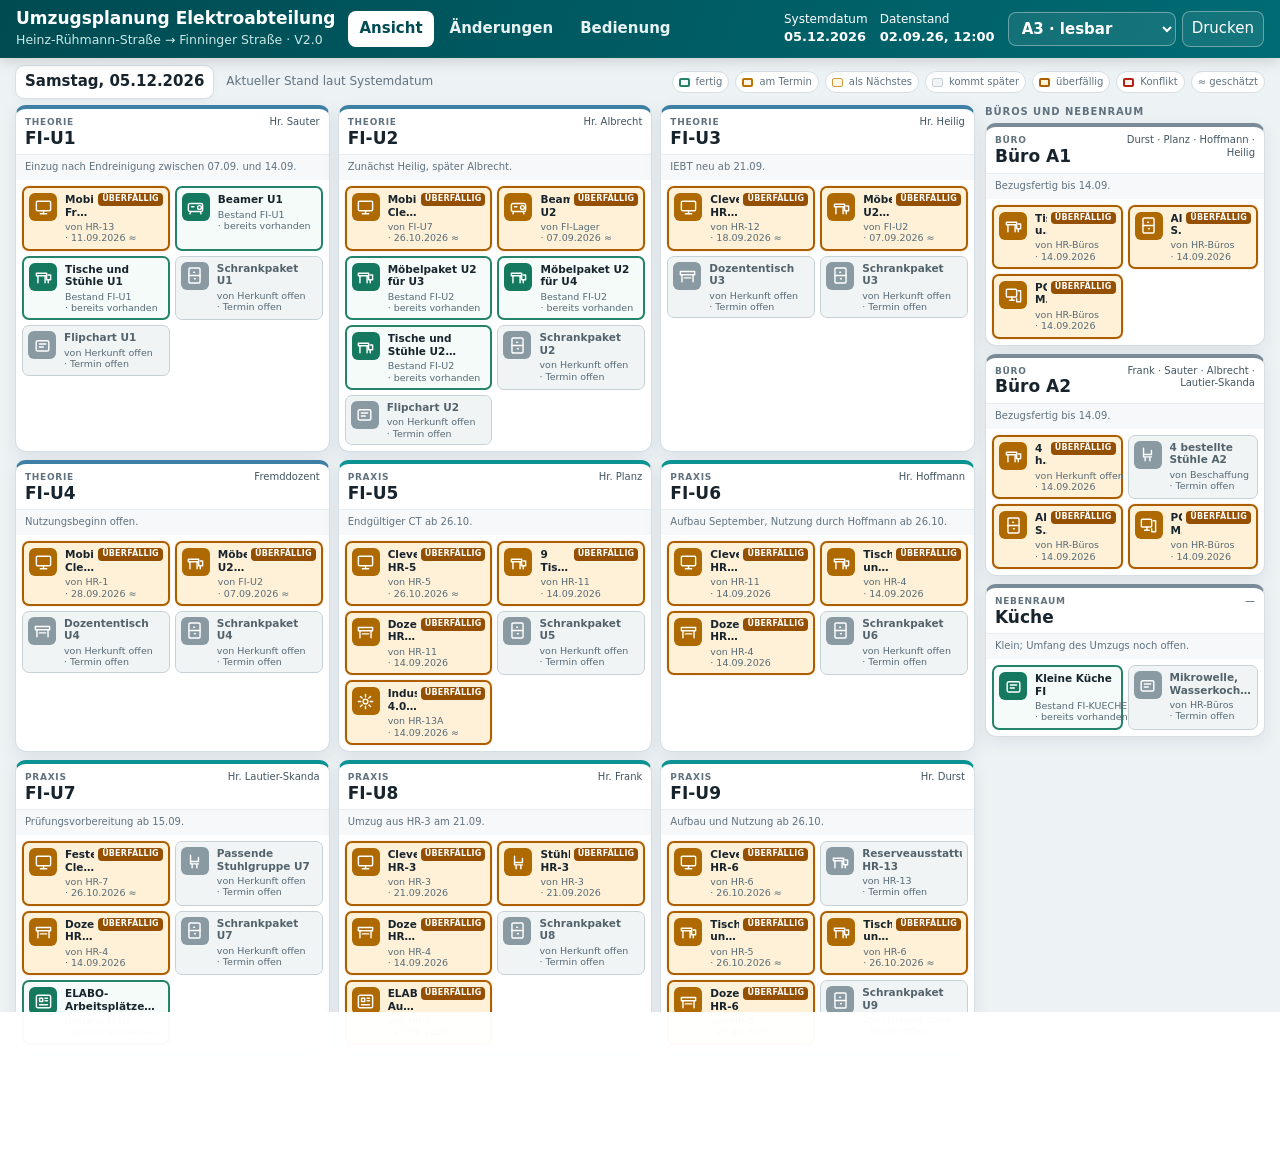
==== commit 07082725: "Viewer: nächste Umzugsbewegung dezent hervorheben" ====
--- a/index.html
+++ b/index.html
@@ -98,6 +98,9 @@
     @media(max-width:1180px){.building-layout{grid-template-columns:1fr}.room-card.side{min-height:160px}}
     @media(max-width:580px){.room-items{grid-template-columns:1fr}.asset-name{font-size:11px}}
 
+    /* Bildschirmhinweis auf den nächsten tatsächlichen Bewegungstermin. */
+    @media screen{.asset-tile.next-up.future{opacity:1;border:1.5px solid #d59a3a;border-style:solid;background:#fff8e9;color:var(--ink);box-shadow:inset 0 0 0 1px rgba(189,113,0,.05)}.asset-tile.next-up.future .asset-icon{background:#a97a32}.asset-tile.next-out.present{background:linear-gradient(90deg,#f4fbf8 0%,#f4fbf8 82%,#fff0cf 100%)}.legend-swatch.next-up{opacity:1;background:#fff8e9;border:1.5px solid #d59a3a}}
+
     @media print{
       *{-webkit-print-color-adjust:exact!important;print-color-adjust:exact!important}
       html,body{width:auto;height:auto;margin:0;background:white;color:#111;font:11pt/1.18 "Segoe UI",Arial,sans-serif}
@@ -160,7 +163,7 @@
       <div class="view-toolbar">
         <div class="date-chip"><span class="sr-only">Gewähltes Datum</span><strong id="selectedDateLabel"></strong></div>
         <div class="view-hint" id="selectedDateHint"></div><div class="spacer"></div>
-        <div class="legend" aria-label="Darstellung"><span class="legend-item"><i class="legend-swatch present"></i> fertig</span><span class="legend-item"><i class="legend-swatch due"></i> am Termin</span><span class="legend-item"><i class="legend-swatch future"></i> kommt später</span><span class="legend-item"><i class="legend-swatch overdue"></i> überfällig</span><span class="legend-item"><i class="legend-swatch conflict"></i> Konflikt</span><span class="legend-item">≈ geschätzt</span></div>
+        <div class="legend" aria-label="Darstellung"><span class="legend-item"><i class="legend-swatch present"></i> fertig</span><span class="legend-item"><i class="legend-swatch due"></i> am Termin</span><span class="legend-item"><i class="legend-swatch next-up"></i> als Nächstes</span><span class="legend-item"><i class="legend-swatch future"></i> kommt später</span><span class="legend-item"><i class="legend-swatch overdue"></i> überfällig</span><span class="legend-item"><i class="legend-swatch conflict"></i> Konflikt</span><span class="legend-item">≈ geschätzt</span></div>
       </div>
       <div class="building-layout"><div class="rooms-grid" id="mainRooms"></div><aside class="side-grid" id="sideRooms"><p class="side-label">Büros und Nebenraum</p></aside></div>
       <section class="timeline-shell" aria-label="Zeitstrahl">
@@ -172,7 +175,7 @@
 
   <section class="panel" id="panel-audit"><div class="manage-page"><div class="manage-head"><div><h2>Änderungsprotokoll</h2><p>Die jüngsten Änderungen stehen oben.</p></div></div><div class="audit-list" id="auditList"></div></div></section>
 
-  <section class="panel" id="panel-help"><div class="manage-page"><div class="manage-head"><div><h2>Bedienung</h2><p>Nur schauen — gepflegt wird der Plan zentral.</p></div></div><div class="help-grid"><article class="help-card"><h3>Zeitstrahl</h3><ul><li>Der heutige Tag kommt automatisch aus der Systemzeit des Rechners.</li><li>Mit ← und → springt man zum vorherigen oder nächsten Ereignis.</li><li>Der Schieber kann mit der Maus frei auf ein Datum gesetzt werden.</li><li>Ein Klick auf eine Ereignismarke zeigt alle Änderungen dieses Tages; die betroffenen Räume blinken kurz auf.</li></ul></article><article class="help-card"><h3>Darstellung</h3><ul><li>Grün umrandet: bestätigt vorhanden.</li><li>Gestrichelt orange: laut Plan fällig, aber noch nicht bestätigt.</li><li>Grau: kommt erst später oder Termin offen.</li><li>Dunkelorange „ÜBERFÄLLIG“: Plantermin verstrichen, Umzug nicht gemeldet.</li><li>Rot: dieselbe Ausstattung wurde widersprüchlich eingeplant.</li><li>≈ hinter einem Datum: Termin ist geschätzt, nicht bestätigt.</li></ul></article><article class="help-card"><h3>Aktualität</h3><ul><li>Der angezeigte Stand kommt aus einer zentralen Datei; oben rechts steht der Zeitpunkt der letzten Pflege.</li><li>Die Seite holt sich alle 5 Minuten und beim Zurückwechseln auf den Tab automatisch den neuesten Stand; F5 erzwingt es sofort.</li><li>Terminänderungen, erledigte Umzüge und Korrekturen bitte an Hrn. Sauter melden — er pflegt den Plan zentral, danach ist der Link für alle aktuell.</li></ul></article><article class="help-card"><h3>Drucken</h3><p>Für den Aushang ist A3 quer als gut lesbarer Standard gewählt; A4 kompakt ist oben neben „Drucken“ auswählbar. Gedruckt wird immer der gerade gewählte Stichtag mit seiner Ereignisüberschrift.</p></article></div></div></section>
+  <section class="panel" id="panel-help"><div class="manage-page"><div class="manage-head"><div><h2>Bedienung</h2><p>Nur schauen — gepflegt wird der Plan zentral.</p></div></div><div class="help-grid"><article class="help-card"><h3>Zeitstrahl</h3><ul><li>Der heutige Tag kommt automatisch aus der Systemzeit des Rechners.</li><li>Mit ← und → springt man zum vorherigen oder nächsten Ereignis.</li><li>Der Schieber kann mit der Maus frei auf ein Datum gesetzt werden.</li><li>Ein Klick auf eine Ereignismarke zeigt alle Änderungen dieses Tages; die betroffenen Räume blinken kurz auf.</li></ul></article><article class="help-card"><h3>Darstellung</h3><ul><li>Grün umrandet: bestätigt vorhanden.</li><li>Gestrichelt orange: laut Plan fällig, aber noch nicht bestätigt.</li><li>Hellorange: gehört zum nächsten tatsächlichen Bewegungstermin nach dem gewählten Datum.</li><li>Grau: kommt erst später oder Termin offen.</li><li>Dunkelorange „ÜBERFÄLLIG“: Plantermin verstrichen, Umzug nicht gemeldet.</li><li>Rot: dieselbe Ausstattung wurde widersprüchlich eingeplant.</li><li>≈ hinter einem Datum: Termin ist geschätzt, nicht bestätigt.</li></ul></article><article class="help-card"><h3>Aktualität</h3><ul><li>Der angezeigte Stand kommt aus einer zentralen Datei; oben rechts steht der Zeitpunkt der letzten Pflege.</li><li>Die Seite holt sich alle 5 Minuten und beim Zurückwechseln auf den Tab automatisch den neuesten Stand; F5 erzwingt es sofort.</li><li>Terminänderungen, erledigte Umzüge und Korrekturen bitte an Hrn. Sauter melden — er pflegt den Plan zentral, danach ist der Link für alle aktuell.</li></ul></article><article class="help-card"><h3>Drucken</h3><p>Für den Aushang ist A3 quer als gut lesbarer Standard gewählt; A4 kompakt ist oben neben „Drucken“ auswählbar. Gedruckt wird immer der gerade gewählte Stichtag mit seiner Ereignisüberschrift.</p></article></div></div></section>
 
   <div class="popover" id="assetPopover" role="dialog" aria-label="Ausstattungsdetails" hidden><button class="popover-close" id="popoverClose" type="button" aria-label="Schließen">×</button><div id="popoverContent"></div></div>
   <div class="toast" id="toast" role="status" aria-live="polite" hidden></div>
@@ -546,6 +549,11 @@
       return sortMoves(activeMovesFor(asset.id)).find(x => x.day === null || x.day > day)?.move || null;
     }
 
+    function nextVisibleMoveDateAfter(iso) {
+      const day = isoDay(iso);
+      return data.moves.filter(move => move.status !== "cancelled" && move.status !== "done" && (!move.eventId || eventById(move.eventId)?.status !== "cancelled")).map(move => ({move,date:moveDate(move),day:isoDay(moveDate(move))})).filter(({move,day:moveDay}) => moveDay !== null && moveDay > day && (locationById(move.from)?.visible?.match(/main|side/) || locationById(move.to)?.visible?.match(/main|side/))).sort((a,b) => a.day-b.day)[0]?.date || "";
+    }
+
     function buildAppearances(iso, validation) {
       const byLocation = new Map();
       const push = (loc, appearance) => {
@@ -587,6 +595,7 @@
       const selectedIds = new Set(selected.map(e=>e.id));
       const eventMoves = data.moves.filter(m => m.status !== "cancelled" && (selectedIds.has(m.eventId) || (!m.eventId && m.date === selectedISO)));
       const appearances = buildAppearances(selectedISO,validation);
+      const nextVisibleISO = nextVisibleMoveDateAfter(selectedISO);
       appearanceRegistry = new Map();
 
       function roomMarkup(location) {
@@ -596,6 +605,10 @@
         const itemHtml = list.map((app,index) => {
           const moveIsSelected = app.move && (selectedIds.has(app.move.eventId) || (!app.move.eventId && app.move.date === selectedISO));
           const sourceSelected = eventMoves.some(m => m.assetId === app.asset.id && m.from === location.id);
+          const upcomingMove = nextMoveAfter(app.asset,selectedISO);
+          const isNextGlobalMove = !!nextVisibleISO && !!upcomingMove && moveDate(upcomingMove) === nextVisibleISO;
+          const nextDirection = isNextGlobalMove && app.location === upcomingMove.to ? "in" : isNextGlobalMove && app.location === upcomingMove.from ? "out" : "";
+          const nextClass = nextDirection === "in" ? " next-up" : nextDirection === "out" ? " next-out" : "";
           const key = `${location.id}|${app.asset.id}|${app.state}|${index}`;
           const direction = moveIsSelected ? "in" : sourceSelected ? "out" : app.direction;
           const dueISO = app.move ? moveDate(app.move) : "";
@@ -612,10 +625,12 @@
           else if(sourceSelected){statusHtml='<span class="asset-status out">→ RAUS</span>';statusLabel="geht bei diesem Termin heraus"}
           else if(overdue){statusHtml='<span class="asset-status overdue">ÜBERFÄLLIG</span>';statusLabel="überfällig"}
           else if(newlyActive){statusHtml='<span class="asset-status">+ NEU</span>';statusLabel="neu ab diesem Termin"}
-          appearanceRegistry.set(key,{...app,direction,eventSelected:moveIsSelected||sourceSelected,visualState,statusLabel});
+          const nextStatus = nextDirection ? ` · als Nächstes ${nextDirection === "out" ? "raus" : "rein"} am ${formatDate(nextVisibleISO)}` : "";
+          appearanceRegistry.set(key,{...app,direction,eventSelected:moveIsSelected||sourceSelected,visualState,statusLabel:statusLabel+nextStatus,nextDirection,nextISO:nextVisibleISO});
           const source = app.move ? `von ${locationShort(app.move.from)}` : `Bestand ${locationShort(app.asset.initialLocation)}`;
           const timing = app.move ? (app.move.status==="done"&&app.move.actualDate?`${formatDate(app.move.actualDate)} Ist`:(dueISO?formatDate(dueISO)+moveEst(app.move):"Termin offen")) : "bereits vorhanden";
-          return `<button class="asset-tile ${visualState}${eventClass}" type="button" data-appearance="${attr(key)}" aria-label="${attr(app.asset.label)}, ${attr(source)}, ${attr(timing)}, ${attr(statusLabel)}"><span class="asset-icon">${assetIcon(app.asset.category)}</span><span class="asset-body"><span class="asset-top"><span class="asset-name">${esc(app.asset.label)}</span>${statusHtml}</span><span class="asset-meta"><span>${esc(source)}</span><span>· ${esc(timing)}</span></span></span></button>`;
+          const ariaNext = nextDirection ? `, als Nächstes ${nextDirection === "out" ? "raus" : "rein"} am ${formatDate(nextVisibleISO)}` : "";
+          return `<button class="asset-tile ${visualState}${eventClass}${nextClass}" type="button" data-appearance="${attr(key)}" aria-label="${attr(app.asset.label)}, ${attr(source)}, ${attr(timing)}, ${attr(statusLabel)}${attr(ariaNext)}"><span class="asset-icon">${assetIcon(app.asset.category)}</span><span class="asset-body"><span class="asset-top"><span class="asset-name">${esc(app.asset.label)}</span>${statusHtml}</span><span class="asset-meta"><span>${esc(source)}</span><span>· ${esc(timing)}</span></span></span></button>`;
         }).join("") || `<div class="empty-room">Keine Ausstattung eingetragen</div>`;
         return `<article class="${classes}" data-room="${attr(location.id)}"><header class="room-head"><div><div class="room-kicker">${esc(location.type||location.kind)}</div><h2 class="room-title">${esc(location.name)}</h2></div><div class="room-owner">${esc(ownerAt(location,selectedISO))}</div></header><div class="room-use">${esc(location.use||"")}</div><div class="room-items">${itemHtml}</div></article>`;
       }
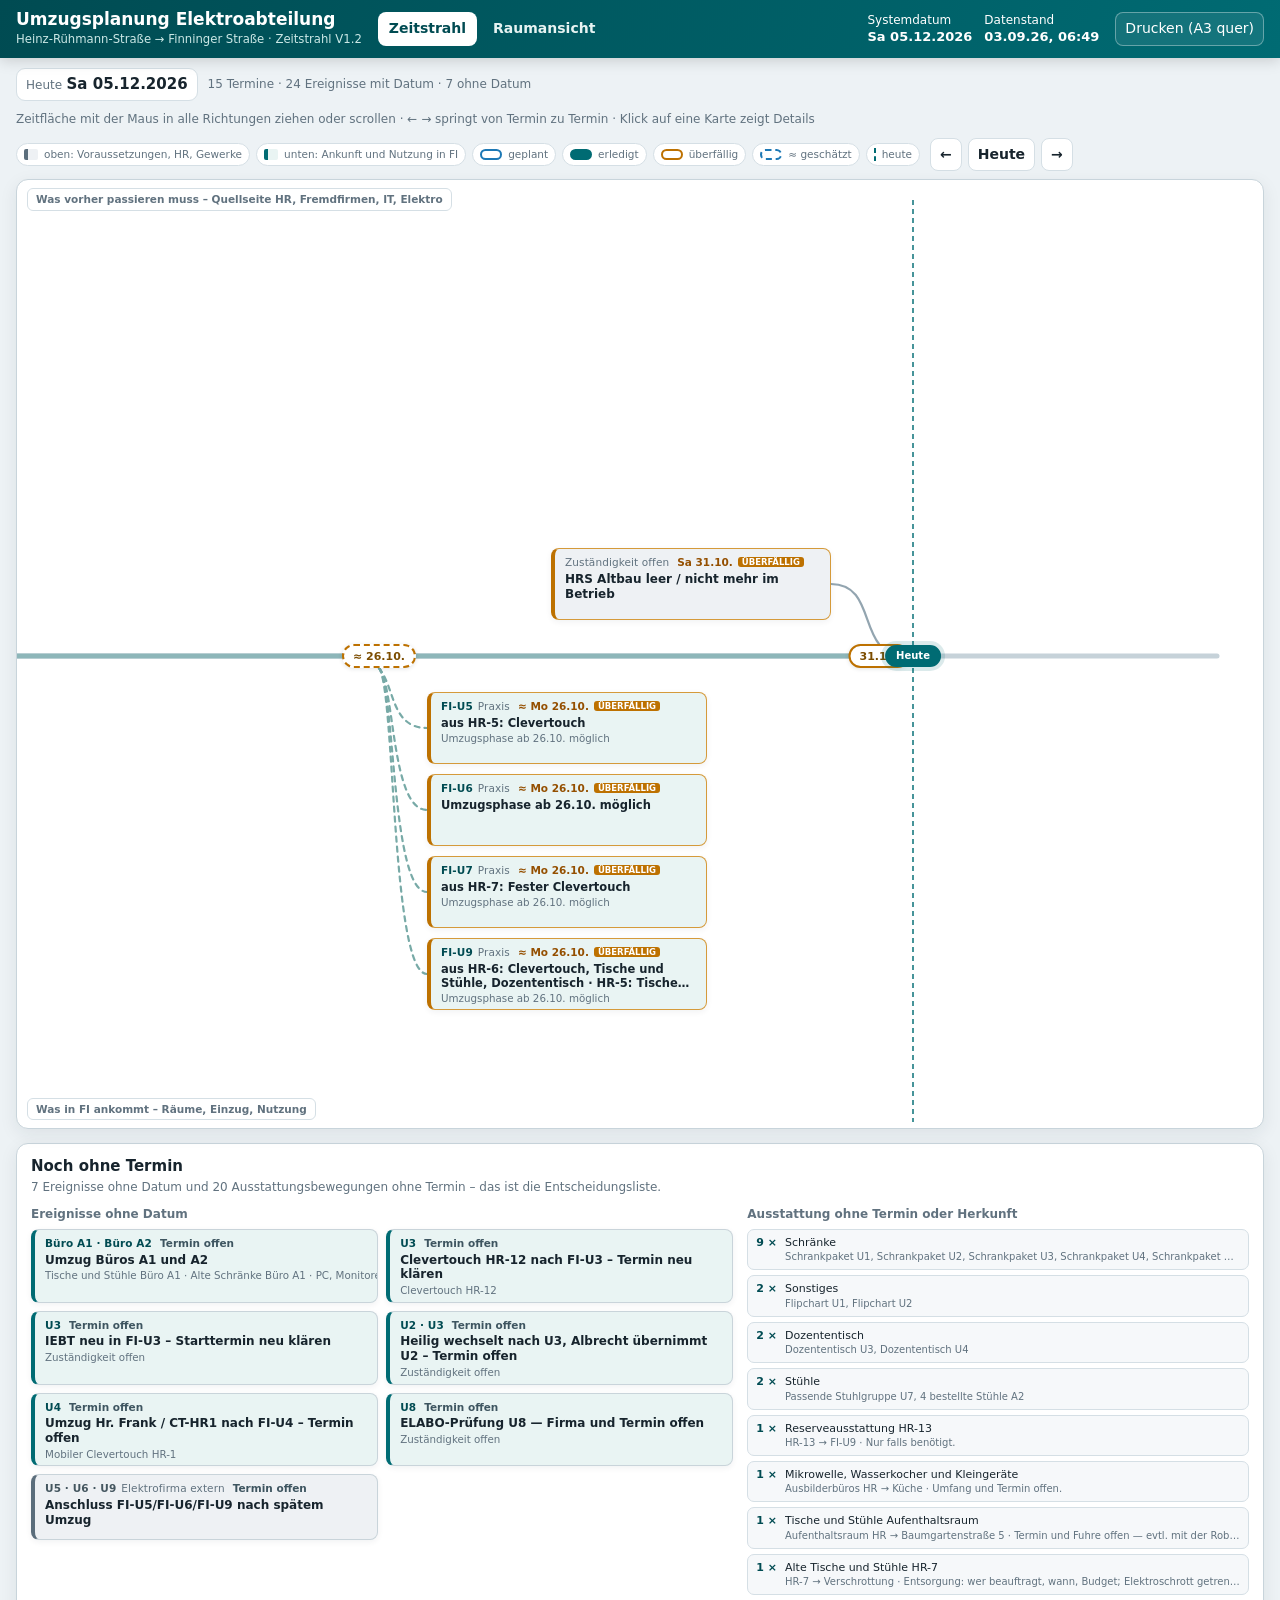
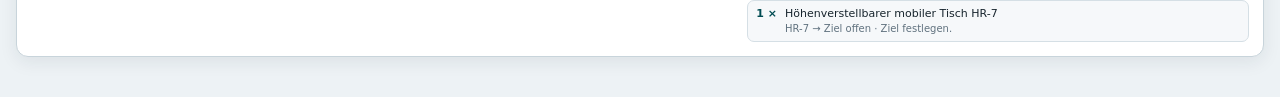
==== commit 8ff62c8c: "Zeitstrahl als Hauptansicht setzen und Raumansicht auslagern" ====
--- a/index.html
+++ b/index.html
@@ -3,785 +3,26 @@
 <head>
   <meta charset="utf-8">
   <meta name="viewport" content="width=device-width, initial-scale=1">
-  <title>Umzugsplanung Elektroabteilung – Version 2.0</title>
-  <style>
-    :root {
-      --bg:#edf2f5; --surface:#fff; --surface-2:#f6f8fa; --ink:#17242d; --muted:#61727f;
-      --line:#d5dfe5; --brand:#006b73; --brand-dark:#004b52; --accent:#1c78b5;
-      --good:#14795f; --warn:#a36a00; --bad:#b42318; --shadow:0 8px 26px rgba(23,36,45,.10);
-      --future-opacity:.24; --due-opacity:.68;
-    }
-    *{box-sizing:border-box} html{scroll-behavior:smooth} body{margin:0;background:var(--bg);color:var(--ink);font:15px/1.42 "Segoe UI",system-ui,sans-serif}
-    button,input,select,textarea{font:inherit} button{cursor:pointer} button:disabled{cursor:not-allowed;opacity:.5}
-    .app-header{position:sticky;top:0;z-index:30;display:flex;align-items:center;gap:18px;padding:12px 22px;background:linear-gradient(110deg,var(--brand-dark),var(--brand));color:white;box-shadow:0 2px 14px rgba(0,0,0,.17)}
-    .brand{min-width:260px}.brand h1{margin:0;font-size:19px;line-height:1.2}.brand small{color:#cbe8e6}
-    .main-nav{display:flex;gap:5px}.nav-btn{border:0;border-radius:8px;padding:9px 13px;background:transparent;color:#e6f3f2;font-weight:650}.nav-btn:hover{background:rgba(255,255,255,.12)}.nav-btn.active{background:white;color:var(--brand-dark)}
-    .header-meta{display:flex;align-items:center;gap:12px;margin-left:auto;font-size:12px}.header-meta strong{font-size:13px}.header-actions{display:flex;align-items:center;gap:6px}.header-btn,.header-select{border:1px solid rgba(255,255,255,.35);border-radius:8px;padding:7px 10px;background:rgba(255,255,255,.08);color:white}.header-btn:hover,.header-select:hover{background:rgba(255,255,255,.18)}.header-select{padding-right:26px;font-weight:650}.header-select option{background:white;color:var(--ink)}
-    .panel{display:none}.panel.active{display:block}.page{max-width:1660px;margin:0 auto;padding:18px 22px 150px}
-    .view-toolbar{display:flex;align-items:center;gap:12px;margin-bottom:13px}.date-chip{padding:8px 11px;border-radius:9px;background:var(--surface);border:1px solid var(--line);box-shadow:0 2px 8px rgba(23,36,45,.04)}.date-chip strong{font-size:17px}.view-hint{color:var(--muted);font-size:12px}.view-toolbar .spacer{margin-left:auto}
-    .legend{display:flex;flex-wrap:wrap;gap:6px}.legend-item{display:inline-flex;align-items:center;gap:6px;padding:4px 7px;border-radius:999px;background:var(--surface);border:1px solid var(--line);font-size:11px;color:var(--muted)}.legend-swatch{width:10px;height:10px;border-radius:3px;background:var(--accent)}.legend-swatch.future{opacity:var(--future-opacity)}.legend-swatch.due{opacity:var(--due-opacity)}.legend-swatch.present{background:var(--good)}.legend-swatch.conflict{background:var(--bad)}
-    .building-layout{display:grid;grid-template-columns:minmax(0,1fr) 255px;gap:16px;align-items:start}.rooms-grid{display:grid;grid-template-columns:repeat(3,minmax(245px,1fr));gap:12px}.side-grid{display:grid;gap:12px}.side-label{margin:0 0 -4px;color:var(--muted);font-size:11px;font-weight:750;letter-spacing:.09em;text-transform:uppercase}
-    .room-card{position:relative;min-height:245px;overflow:hidden;border:1px solid var(--line);border-top:5px solid #3e7fa6;border-radius:14px;background:var(--surface);box-shadow:var(--shadow);transition:opacity .18s,transform .18s,box-shadow .18s}.room-card.praxis{border-top-color:#0b9394}.room-card.side{min-height:180px;border-top-color:#798b98}.room-card.dimmed{opacity:.48}.room-card.affected{box-shadow:0 0 0 3px rgba(28,120,181,.25),var(--shadow)}.room-card.event-flash{animation:roomFlash .85s ease-out}.room-card.has-conflict{border-color:var(--bad)}
-    @keyframes roomFlash{0%{transform:scale(1);box-shadow:var(--shadow)}35%{transform:scale(1.014);box-shadow:0 0 0 6px rgba(28,120,181,.22),var(--shadow)}100%{transform:scale(1);box-shadow:0 0 0 3px rgba(28,120,181,.25),var(--shadow)}}
-    .room-head{display:flex;justify-content:space-between;gap:10px;padding:11px 13px 9px;border-bottom:1px solid #e9eef1}.room-kicker{color:var(--muted);font-size:10px;font-weight:750;letter-spacing:.08em;text-transform:uppercase}.room-title{margin:1px 0 0;font-size:20px}.room-owner{max-width:55%;color:#415561;font-size:11px;text-align:right}.room-use{padding:7px 13px;color:var(--muted);background:var(--surface-2);font-size:11px}.room-items{display:grid;grid-template-columns:repeat(2,minmax(0,1fr));gap:7px;padding:10px}.room-card.side .room-items{grid-template-columns:1fr}.empty-room{grid-column:1/-1;padding:20px;color:var(--muted);text-align:center}
-    .asset-tile{position:relative;display:grid;grid-template-columns:34px 1fr;gap:7px;min-width:0;padding:7px;border:1px solid var(--line);border-radius:9px;background:var(--surface-2);color:var(--ink);text-align:left;transition:opacity .16s,transform .16s,box-shadow .16s}.asset-tile:hover,.asset-tile:focus-visible{transform:translateY(-1px);box-shadow:0 4px 12px rgba(23,36,45,.13)}.asset-tile.future{opacity:var(--future-opacity);border-style:dashed}.asset-tile.due{opacity:var(--due-opacity);border-color:var(--warn)}.asset-tile.present{opacity:1}.asset-tile.event-change{opacity:1;border-color:var(--accent);box-shadow:0 0 0 2px rgba(28,120,181,.18);background:#eef7fc}.asset-tile.conflict{opacity:1;border-color:var(--bad);background:#fff0ee;box-shadow:0 0 0 2px rgba(180,35,24,.16)}
-    .asset-icon{display:grid;place-items:center;width:32px;height:32px;border-radius:8px;background:#526b79;color:white;font-size:10px;font-weight:800}.asset-tile.present .asset-icon{background:var(--good)}.asset-tile.event-change .asset-icon{background:var(--accent)}.asset-tile.conflict .asset-icon{background:var(--bad)}.asset-name{overflow:hidden;font-size:11px;font-weight:700;line-height:1.2;text-overflow:ellipsis}.asset-meta{margin-top:2px;overflow:hidden;color:var(--muted);font-size:10px;line-height:1.2;text-overflow:ellipsis;white-space:nowrap}.asset-flag{position:absolute;top:4px;right:5px;font-size:11px;font-weight:900}.asset-flag.in{color:var(--good)}.asset-flag.out{color:var(--warn)}.asset-flag.bad{color:var(--bad)}
-    .timeline-shell{position:sticky;bottom:0;z-index:25;margin-top:16px;padding:12px 15px 11px;border:1px solid #c8d4db;border-radius:15px 15px 0 0;background:rgba(255,255,255,.97);box-shadow:0 -8px 25px rgba(23,36,45,.13);backdrop-filter:blur(7px)}.timeline-top{display:grid;grid-template-columns:minmax(260px,1fr) auto;gap:15px;align-items:start}.event-summary h2{margin:0;font-size:16px}.event-summary p{margin:3px 0 0;color:var(--muted);font-size:12px}.event-changes{display:flex;flex-wrap:wrap;gap:5px;margin-top:6px}.change-chip{padding:3px 7px;border-radius:999px;background:#eaf4f9;color:#315a70;font-size:10px}.timeline-controls{display:flex;align-items:center;gap:6px}.timeline-btn{border:1px solid var(--line);border-radius:8px;padding:7px 10px;background:var(--surface);color:var(--ink);font-weight:650}.timeline-btn:hover{background:#edf4f7}.timeline-date{min-width:120px;text-align:center;font-weight:800}.track-wrap{position:relative;height:47px;margin:5px 7px 0}.track-base{position:absolute;left:0;right:0;top:23px;height:5px;border-radius:999px;background:#d9e2e7}.today-line{position:absolute;top:9px;width:2px;height:29px;background:var(--brand);pointer-events:none}.today-line::before{content:"Heute";position:absolute;top:-9px;left:50%;transform:translateX(-50%);color:var(--brand);font-size:9px;font-weight:800}.event-marker{position:absolute;top:15px;width:18px;height:18px;transform:translateX(-50%);border:3px solid var(--accent);border-radius:50%;background:var(--surface);padding:0}.event-marker.partial{background:linear-gradient(90deg,var(--accent) 50%,var(--surface) 50%)}.event-marker.done{background:var(--accent)}.event-marker.conflict{border-color:var(--bad);background:var(--bad)}.event-marker.selected{outline:3px solid rgba(28,120,181,.25);outline-offset:2px;transform:translateX(-50%) scale(1.16)}.event-marker:hover{transform:translateX(-50%) scale(1.18)}.event-marker.selected:hover{transform:translateX(-50%) scale(1.25)}.range{position:absolute;left:0;right:0;top:12px;width:100%;height:26px;margin:0;opacity:.001;cursor:ew-resize}.range:focus-visible{opacity:.12}.thumb-bubble{position:absolute;top:-1px;transform:translateX(-50%);padding:2px 6px;border-radius:6px;background:var(--brand-dark);color:white;font-size:10px;font-weight:750;pointer-events:none;white-space:nowrap}.unknown-events{position:absolute;right:0;top:1px;padding:3px 7px;border-radius:999px;background:#fff4d4;color:#7c5900;font-size:10px;font-weight:750}
-    .popover{position:fixed;z-index:60;width:min(330px,calc(100vw - 24px));padding:12px;border:1px solid var(--line);border-radius:11px;background:var(--surface);box-shadow:0 14px 38px rgba(23,36,45,.24);pointer-events:none}.popover.pinned{pointer-events:auto}.popover[hidden]{display:none}.popover-close{position:absolute;top:5px;right:7px;border:0;background:transparent;color:var(--muted);font-size:18px}.popover h3{margin:0 25px 8px 0;font-size:15px}.popover dl{display:grid;grid-template-columns:82px 1fr;gap:4px 8px;margin:0;font-size:11px}.popover dt{color:var(--muted)}.popover dd{margin:0;font-weight:650}.popover-note{margin:8px 0 0;padding-top:7px;border-top:1px solid var(--line);color:var(--muted);font-size:11px}
-    .manage-page{max-width:1660px;margin:0 auto;padding:20px 22px 55px}.manage-head{display:flex;align-items:flex-end;gap:16px;margin-bottom:15px}.manage-head h2{margin:0;font-size:24px}.manage-head p{margin:4px 0 0;color:var(--muted)}.manage-head .spacer{margin-left:auto}
-    .audit-list{display:grid;gap:7px}.audit-row{display:grid;grid-template-columns:150px 160px 1fr;gap:10px;padding:9px 10px;border-bottom:1px solid var(--line);background:var(--surface)}.audit-row time,.audit-row .who{color:var(--muted);font-size:11px}.help-grid{display:grid;grid-template-columns:repeat(2,minmax(280px,1fr));gap:12px}.help-card{padding:15px;border:1px solid var(--line);border-radius:12px;background:var(--surface);box-shadow:var(--shadow)}.help-card h3{margin:0 0 8px}.help-card ul,.help-card ol{margin:0;padding-left:20px}.help-card li+li{margin-top:5px}
-    .toast{position:fixed;right:18px;bottom:18px;z-index:100;max-width:380px;padding:11px 14px;border-radius:10px;background:var(--brand-dark);color:white;box-shadow:var(--shadow);transition:opacity .2s,transform .2s}.toast[hidden]{display:none}
-    .sr-only{position:absolute;width:1px;height:1px;padding:0;margin:-1px;overflow:hidden;clip:rect(0,0,0,0);white-space:nowrap;border:0}
-    .event-marker{z-index:3}.range{z-index:2}.thumb-bubble{z-index:4}.unknown-events{z-index:5;pointer-events:none}
-    .event-marker.est{border-style:dashed}
-    @media(max-width:1180px){.building-layout{grid-template-columns:1fr}.side-grid{grid-template-columns:repeat(3,1fr)}.side-label{grid-column:1/-1}.room-card.side{min-height:160px}.header-meta{display:none}}
-    @media(max-width:850px){.rooms-grid{grid-template-columns:repeat(2,minmax(240px,1fr))}.app-header{flex-wrap:wrap}.brand{min-width:0}.main-nav{order:3;width:100%}.timeline-top{grid-template-columns:1fr}.timeline-controls{justify-content:center}.page{padding-left:12px;padding-right:12px}}
-    @media(max-width:580px){.rooms-grid,.side-grid,.help-grid{grid-template-columns:1fr}.room-items{grid-template-columns:1fr}.view-toolbar{align-items:flex-start;flex-direction:column}.legend{display:none}.timeline-date{min-width:90px}.timeline-btn{padding:7px}.audit-row{grid-template-columns:1fr}}
-    @media(prefers-reduced-motion:reduce){*{scroll-behavior:auto!important;animation:none!important;transition:none!important}}
-
-    /* Kompakte Terminansicht: Status wird über Rahmen und Beschriftung statt über starke Transparenz vermittelt. */
-    .page{padding:13px 18px 16px}
-    .building-layout{grid-template-columns:minmax(0,1fr) 280px;gap:10px}
-    .rooms-grid,.side-grid{gap:8px}
-    .room-card{min-height:226px;border-radius:11px;border-top-width:4px;box-shadow:0 5px 18px rgba(23,36,45,.08)}
-    .room-card.side{min-height:174px}
-    .room-card.dimmed{opacity:1}
-    .room-card.affected{box-shadow:0 5px 18px rgba(23,36,45,.08)}
-    .room-head{align-items:flex-start;padding:7px 9px 6px}
-    .room-kicker{font-size:9px}
-    .room-title{margin-top:0;font-size:17px;line-height:1.15}
-    .room-owner{font-size:10px;line-height:1.25}
-    .room-use{min-height:25px;padding:5px 9px;font-size:10px;line-height:1.35;white-space:nowrap;overflow:hidden;text-overflow:ellipsis}
-    .room-items{gap:5px;padding:6px}
-    .asset-tile{grid-template-columns:30px minmax(0,1fr);gap:6px;min-height:45px;padding:5px;border:1.5px solid #bcc9cf;border-radius:7px;background:#f8fafb;opacity:1;align-items:start}
-    .asset-tile:hover,.asset-tile:focus-visible{transform:translateY(-1px);box-shadow:0 3px 9px rgba(23,36,45,.12)}
-    .asset-tile.future{opacity:1;border:1.5px solid #c6d1d6;background:#f1f4f5;color:#53636c}
-    .asset-tile.due,.asset-tile.event-out{opacity:1;border:2px dashed #bd7100;background:#fff8e9;box-shadow:none}
-    .asset-tile.present{opacity:1;border:2px solid #258369;background:#f4fbf8}
-    .asset-tile.overdue{opacity:1;border:2px solid #ad5f00;background:#fff1d8;box-shadow:0 0 0 1px rgba(173,95,0,.08)}
-    .asset-tile.event-change{opacity:1;border-color:#bd7100;background:#fff8e9;box-shadow:none;animation:assetPulse .7s ease-out}
-    .asset-tile.conflict{opacity:1;border:2px solid var(--bad);background:#fff0ee;box-shadow:0 0 0 1px rgba(180,35,24,.14)}
-    @keyframes assetPulse{0%{transform:scale(1)}35%{transform:scale(1.025);box-shadow:0 0 0 4px rgba(189,113,0,.20)}100%{transform:scale(1);box-shadow:none}}
-    .asset-icon{display:grid;place-items:center;width:28px;height:28px;border-radius:6px;background:#7b8d96;color:white}
-    .asset-icon svg{width:19px;height:19px;display:block}
-    .asset-tile.future .asset-icon{background:#8a9aa2}
-    .asset-tile.present .asset-icon{background:var(--good)}
-    .asset-tile.due .asset-icon,.asset-tile.event-change .asset-icon,.asset-tile.event-out .asset-icon,.asset-tile.overdue .asset-icon{background:#ae6900}
-    .asset-tile.conflict .asset-icon{background:var(--bad)}
-    .asset-body{display:block;min-width:0}
-    .asset-top{display:flex;align-items:flex-start;gap:4px;min-width:0}
-    .asset-name{display:-webkit-box;flex:1;min-width:0;overflow:hidden;font-size:10.5px;font-weight:750;line-height:1.18;text-overflow:clip;white-space:normal;-webkit-box-orient:vertical;-webkit-line-clamp:2}
-    .asset-meta{display:flex;flex-wrap:wrap;gap:0 5px;margin-top:3px;overflow:visible;color:#566a76;font-size:9.5px;line-height:1.2;white-space:normal}
-    .asset-meta span{white-space:nowrap}
-    .asset-status{flex:0 0 auto;padding:1px 4px;border-radius:4px;background:#bd7100;color:white;font-size:8px;font-weight:800;line-height:1.35;letter-spacing:.025em;white-space:nowrap}
-    .asset-status.overdue{background:#944f00}.asset-status.out{background:#944f00}.asset-status.conflict{background:var(--bad)}
-    .empty-room{padding:12px;font-size:10px}
-    .legend-item{padding:3px 6px;font-size:10px}
-    .legend-swatch{width:11px;height:9px;border-radius:2px;background:#f1f4f5;border:1.5px solid #c6d1d6}
-    .legend-swatch.future{opacity:1}.legend-swatch.due{opacity:1;border:2px dashed #bd7100;background:#fff8e9}.legend-swatch.present{background:#f4fbf8;border:2px solid #258369}.legend-swatch.overdue{background:#fff1d8;border:2px solid #ad5f00}.legend-swatch.conflict{background:#fff0ee;border:2px solid var(--bad)}
-    .timeline-shell{margin-top:9px;padding:8px 11px 7px;border-radius:11px 11px 0 0}
-    .timeline-top{gap:10px}.event-summary h2{font-size:14px}.event-summary p{margin-top:2px;font-size:11px}.event-changes{margin-top:4px}.change-chip{padding:2px 6px;font-size:9px}
-    .timeline-btn{padding:6px 9px}.track-wrap{height:38px;margin-top:2px}.track-base{top:19px}.today-line{top:7px;height:26px}.event-marker{top:11px}.range{top:8px}.thumb-bubble{top:-2px}
-    .print-heading{display:none}
-
-    /* Kompakte Laptopansicht mit vollständigem Inhalt: vertikales Scrollen statt Abschneiden. */
-    @media (min-width:1181px) and (max-height:1050px){
-      .app-header{min-height:58px;padding:7px 16px;gap:13px}.brand{min-width:245px}.brand h1{font-size:17px}.nav-btn{padding:7px 11px}.header-btn,.header-select{padding:6px 9px}.header-select{padding-right:25px}
-      #panel-view .page{min-height:calc(100vh - 58px);height:auto;display:block;padding:7px 15px 12px;overflow:visible}
-      .view-toolbar{min-height:34px;margin-bottom:6px}.date-chip{padding:5px 9px}.date-chip strong{font-size:15px}
-      .building-layout{height:auto;min-height:0}.rooms-grid,.side-grid{height:auto;min-height:0;grid-auto-rows:auto}
-      .room-card,.room-card.side{min-height:0;height:auto}.side-label{font-size:10px}.room-card.side .room-items{grid-template-columns:repeat(2,minmax(0,1fr))}
-      .event-changes{max-height:none;overflow:visible}
-      .timeline-shell{position:relative;bottom:auto;margin-top:7px}
-    }
-
-    @media(max-width:1180px){.building-layout{grid-template-columns:1fr}.room-card.side{min-height:160px}}
-    @media(max-width:580px){.room-items{grid-template-columns:1fr}.asset-name{font-size:11px}}
-
-    /* Bildschirmhinweis auf den nächsten tatsächlichen Bewegungstermin. */
-    @media screen{.asset-tile.next-up.future{opacity:1;border:1.5px solid #d59a3a;border-style:solid;background:#fff8e9;color:var(--ink);box-shadow:inset 0 0 0 1px rgba(189,113,0,.05)}.asset-tile.next-up.future .asset-icon{background:#a97a32}.asset-tile.next-out.present{background:linear-gradient(90deg,#f4fbf8 0%,#f4fbf8 82%,#fff0cf 100%)}.legend-swatch.next-up{opacity:1;background:#fff8e9;border:1.5px solid #d59a3a}}
-
-    @media print{
-      *{-webkit-print-color-adjust:exact!important;print-color-adjust:exact!important}
-      html,body{width:auto;height:auto;margin:0;background:white;color:#111;font:11pt/1.18 "Segoe UI",Arial,sans-serif}
-      .app-header,.view-toolbar,.timeline-shell,.popover,.toast,#panel-audit,#panel-help{display:none!important}
-      #panel-view{display:block!important}.page{display:block!important;width:auto!important;height:auto!important;max-width:none;margin:0;padding:0!important;overflow:visible!important}
-      .print-heading{display:grid;grid-template-columns:minmax(0,1fr) 95mm;gap:5.5mm;align-items:end;margin:0 0 4mm;padding:0 0 3mm;border-bottom:.6mm solid #006b73}
-      .print-heading h1{margin:0;font-size:18pt;line-height:1.05}.print-heading h2{margin:1.4mm 0 0;font-size:14pt;line-height:1.15}.print-heading p{margin:1.4mm 0 0;color:#34454e;font-size:10.5pt}.print-meta{width:95mm;text-align:right;white-space:nowrap;font-size:10pt;color:#34454e}
-      .print-legend{display:flex;justify-content:flex-end;flex-wrap:wrap;gap:1.7mm;margin-top:1.4mm;font-size:8.7pt}.print-legend span{display:inline-flex;align-items:center;gap:1.1mm;white-space:nowrap}.print-legend i{display:inline-block;flex:0 0 auto}
-      .building-layout{display:grid!important;grid-template-columns:minmax(0,1fr) 71mm;gap:3mm;align-items:stretch;height:248mm}
-      .rooms-grid{display:grid!important;grid-template-columns:repeat(3,minmax(0,1fr));grid-template-rows:repeat(3,minmax(0,1fr));gap:3mm;height:248mm}
-      .side-grid{display:grid!important;grid-template-columns:1fr;grid-template-rows:5.5mm repeat(3,minmax(0,1fr));gap:3mm;height:248mm}
-      .side-label{margin:0;font-size:9pt}
-      .room-card,.room-card.side{min-height:0!important;height:auto;break-inside:avoid;box-shadow:none;border-radius:3mm;border-width:.4mm;border-top-width:1.4mm;overflow:hidden}
-      .room-head{padding:1.4mm 1.8mm 1.1mm;gap:1.4mm}.room-kicker{font-size:8.2pt}.room-title{font-size:13.5pt}.room-owner{font-size:8.8pt;line-height:1.12}
-      .room-use{display:none}
-      .room-items,.room-card.side .room-items{display:block!important;padding:1.1mm}
-      .asset-tile{display:flex!important;align-items:flex-start;width:100%;height:8.25mm;min-height:8.25mm;margin:0 0 .45mm;padding:.6mm 1.1mm;gap:1.1mm;overflow:hidden;border-radius:1.4mm;box-shadow:none!important;transform:none!important;animation:none!important}
-      .asset-icon{flex:0 0 7.1mm;width:7.1mm;height:7.1mm;border-radius:1.1mm}.asset-icon svg{width:5.3mm;height:5.3mm}.asset-body{flex:1;min-width:0}.asset-name{display:block;max-height:none;overflow:hidden;font-size:9.6pt;line-height:1.08;white-space:nowrap;text-overflow:ellipsis}.asset-meta{display:flex;flex-wrap:nowrap;gap:1.4mm;margin-top:.3mm;font-size:8pt;line-height:1.05}.asset-meta span{display:inline;white-space:nowrap}.asset-status{padding:.15mm .8mm;border-radius:.8mm;font-size:7.3pt}
-      .room-card.side .asset-tile{width:100%;height:10mm;min-height:10mm;margin-bottom:.7mm}.room-card.side .asset-icon{display:none}.room-card.side .asset-name{font-size:9pt}.room-card.side .asset-meta{font-size:7.8pt}
-      .empty-room{padding:4mm;font-size:10pt}
-
-      /* A4 bleibt als platzsparende Reserve erhalten. */
-      body.print-a4{font-size:8pt}
-      body.print-a4 .print-heading{grid-template-columns:minmax(0,1fr) 67mm;gap:4mm;margin-bottom:3mm;padding-bottom:2mm;border-bottom-width:.5mm}
-      body.print-a4 .print-heading h1{font-size:13pt}body.print-a4 .print-heading h2{margin-top:1mm;font-size:10pt}body.print-a4 .print-heading p{margin-top:1mm;font-size:7.5pt}body.print-a4 .print-meta{width:67mm;font-size:7pt}
-      body.print-a4 .print-legend{gap:1.2mm;margin-top:1mm;font-size:6.2pt}body.print-a4 .print-legend span{gap:.8mm}
-      body.print-a4 .building-layout{grid-template-columns:minmax(0,1fr) 50mm;gap:2mm;height:174mm}
-      body.print-a4 .rooms-grid{gap:2mm;height:174mm}
-      body.print-a4 .side-grid{grid-template-rows:4mm repeat(3,minmax(0,1fr));gap:2mm;height:174mm}
-      body.print-a4 .side-label{font-size:6.5pt}
-      body.print-a4 .room-card,body.print-a4 .room-card.side{border-radius:2mm;border-width:.3mm;border-top-width:1mm}
-      body.print-a4 .room-head{padding:1mm 1.3mm .8mm;gap:1mm}body.print-a4 .room-kicker{font-size:5.8pt}body.print-a4 .room-title{font-size:9.5pt}body.print-a4 .room-owner{font-size:6.2pt}
-      body.print-a4 .room-items,body.print-a4 .room-card.side .room-items{padding:.8mm}
-      body.print-a4 .asset-tile{height:5.8mm;min-height:5.8mm;margin-bottom:.3mm;padding:.4mm .8mm;gap:.8mm;border-radius:1mm}
-      body.print-a4 .asset-icon{flex-basis:5mm;width:5mm;height:5mm;border-radius:.8mm}body.print-a4 .asset-icon svg{width:3.7mm;height:3.7mm}body.print-a4 .asset-name{font-size:6.8pt}body.print-a4 .asset-meta{gap:1mm;margin-top:.2mm;font-size:5.6pt}body.print-a4 .asset-status{padding:.1mm .6mm;border-radius:.6mm;font-size:5.2pt}
-      body.print-a4 .room-card.side .asset-tile{height:7mm;min-height:7mm;margin-bottom:.5mm}body.print-a4 .room-card.side .asset-name{font-size:6.4pt}body.print-a4 .room-card.side .asset-meta{font-size:5.6pt}
-      body.print-a4 .empty-room{padding:3mm;font-size:7pt}
-    }
-  </style>
-  <style id="printPageStyle">@page{size:A3 landscape;margin:7mm}</style>
+  <title>Zeitstrahl wird geladen …</title>
+  <style>body{margin:0;display:grid;place-items:center;min-height:100vh;background:#edf2f5;color:#61727f;font:14px/1.4 "Segoe UI",system-ui,sans-serif}</style>
 </head>
 <body>
-  <header class="app-header">
-    <div class="brand"><h1>Umzugsplanung Elektroabteilung</h1><small>Heinz-Rühmann-Straße → Finninger Straße · V2.0</small></div>
-    <nav class="main-nav" aria-label="Hauptnavigation">
-      <button class="nav-btn active" data-panel="view">Ansicht</button>
-      <button class="nav-btn" data-panel="audit">Änderungen</button>
-      <button class="nav-btn" data-panel="help">Bedienung</button>
-    </nav>
-    <div class="header-meta"><span>Systemdatum<br><strong id="systemDate"></strong></span><span>Datenstand<br><strong id="dataTimestamp"></strong></span></div>
-    <div class="header-actions"><select class="header-select" id="printFormatSelect" aria-label="Papierformat für den Ausdruck" title="Papierformat für den Ausdruck"><option value="a3">A3 · lesbar</option><option value="a4">A4 · kompakt</option></select><button class="header-btn" id="printBtn" type="button">Drucken</button></div>
-  </header>
-
-  <section class="panel active" id="panel-view">
-    <div class="page">
-      <header class="print-heading">
-        <div><h1>Umzugsplanung Elektroabteilung</h1><h2 id="printEventTitle"></h2><p id="printEventDetail"></p></div>
-        <div class="print-meta"><div id="printGenerated"></div><div class="print-legend"><span><i class="legend-swatch present"></i> fertig</span><span><i class="legend-swatch due"></i> Termin</span><span><i class="legend-swatch future"></i> später</span><span><i class="legend-swatch overdue"></i> überfällig</span><span><i class="legend-swatch conflict"></i> Konflikt</span><span>≈ geschätzt</span></div></div>
-      </header>
-      <div class="view-toolbar">
-        <div class="date-chip"><span class="sr-only">Gewähltes Datum</span><strong id="selectedDateLabel"></strong></div>
-        <div class="view-hint" id="selectedDateHint"></div><div class="spacer"></div>
-        <div class="legend" aria-label="Darstellung"><span class="legend-item"><i class="legend-swatch present"></i> fertig</span><span class="legend-item"><i class="legend-swatch due"></i> am Termin</span><span class="legend-item"><i class="legend-swatch next-up"></i> als Nächstes</span><span class="legend-item"><i class="legend-swatch future"></i> kommt später</span><span class="legend-item"><i class="legend-swatch overdue"></i> überfällig</span><span class="legend-item"><i class="legend-swatch conflict"></i> Konflikt</span><span class="legend-item">≈ geschätzt</span></div>
-      </div>
-      <div class="building-layout"><div class="rooms-grid" id="mainRooms"></div><aside class="side-grid" id="sideRooms"><p class="side-label">Büros und Nebenraum</p></aside></div>
-      <section class="timeline-shell" aria-label="Zeitstrahl">
-        <div class="timeline-top"><div class="event-summary" id="eventSummary" aria-live="polite"></div><div class="timeline-controls"><button class="timeline-btn" id="prevEventBtn" type="button" aria-label="Vorheriges Ereignis">←</button><button class="timeline-btn" id="todayBtn" type="button">Heute</button><span class="timeline-date" id="timelineDate"></span><button class="timeline-btn" id="nextEventBtn" type="button" aria-label="Nächstes Ereignis">→</button></div></div>
-        <div class="track-wrap" id="trackWrap"><div class="track-base"></div><div class="today-line" id="todayLine"></div><div id="markers"></div><input class="range" id="dateRange" type="range" aria-label="Datum auswählen"><div class="thumb-bubble" id="thumbBubble"></div><div class="unknown-events" id="unknownEvents"></div></div>
-      </section>
-    </div>
-  </section>
-
-  <section class="panel" id="panel-audit"><div class="manage-page"><div class="manage-head"><div><h2>Änderungsprotokoll</h2><p>Die jüngsten Änderungen stehen oben.</p></div></div><div class="audit-list" id="auditList"></div></div></section>
-
-  <section class="panel" id="panel-help"><div class="manage-page"><div class="manage-head"><div><h2>Bedienung</h2><p>Nur schauen — gepflegt wird der Plan zentral.</p></div></div><div class="help-grid"><article class="help-card"><h3>Zeitstrahl</h3><ul><li>Der heutige Tag kommt automatisch aus der Systemzeit des Rechners.</li><li>Mit ← und → springt man zum vorherigen oder nächsten Ereignis.</li><li>Der Schieber kann mit der Maus frei auf ein Datum gesetzt werden.</li><li>Ein Klick auf eine Ereignismarke zeigt alle Änderungen dieses Tages; die betroffenen Räume blinken kurz auf.</li></ul></article><article class="help-card"><h3>Darstellung</h3><ul><li>Grün umrandet: bestätigt vorhanden.</li><li>Gestrichelt orange: laut Plan fällig, aber noch nicht bestätigt.</li><li>Hellorange: gehört zum nächsten tatsächlichen Bewegungstermin nach dem gewählten Datum.</li><li>Grau: kommt erst später oder Termin offen.</li><li>Dunkelorange „ÜBERFÄLLIG“: Plantermin verstrichen, Umzug nicht gemeldet.</li><li>Rot: dieselbe Ausstattung wurde widersprüchlich eingeplant.</li><li>≈ hinter einem Datum: Termin ist geschätzt, nicht bestätigt.</li></ul></article><article class="help-card"><h3>Aktualität</h3><ul><li>Der angezeigte Stand kommt aus einer zentralen Datei; oben rechts steht der Zeitpunkt der letzten Pflege.</li><li>Die Seite holt sich alle 5 Minuten und beim Zurückwechseln auf den Tab automatisch den neuesten Stand; F5 erzwingt es sofort.</li><li>Terminänderungen, erledigte Umzüge und Korrekturen bitte an Hrn. Sauter melden — er pflegt den Plan zentral, danach ist der Link für alle aktuell.</li></ul></article><article class="help-card"><h3>Drucken</h3><p>Für den Aushang ist A3 quer als gut lesbarer Standard gewählt; A4 kompakt ist oben neben „Drucken“ auswählbar. Gedruckt wird immer der gerade gewählte Stichtag mit seiner Ereignisüberschrift.</p></article></div></div></section>
-
-  <div class="popover" id="assetPopover" role="dialog" aria-label="Ausstattungsdetails" hidden><button class="popover-close" id="popoverClose" type="button" aria-label="Schließen">×</button><div id="popoverContent"></div></div>
-  <div class="toast" id="toast" role="status" aria-live="polite" hidden></div>
-
-  <script id="seed-data" type="application/json">
-{
- "schemaVersion": 1,
- "appVersion": "2.0",
- "actor": "Sauter",
- "updatedAt": "2026-09-02T12:00:00.000Z",
- "categories": [
-  {"id": "display", "name": "Clevertouch / Display", "code": "CT", "capacity": 1},
-  {"id": "beamer", "name": "Beamer", "code": "BM", "capacity": 1},
-  {"id": "tables", "name": "Tische und Stühle", "code": "T/S", "capacity": 0},
-  {"id": "chairs", "name": "Stühle", "code": "ST", "capacity": 0},
-  {"id": "lecturer", "name": "Dozententisch", "code": "DT", "capacity": 1},
-  {"id": "cabinet", "name": "Schränke", "code": "SR", "capacity": 0},
-  {"id": "elabo", "name": "ELABO", "code": "EL", "capacity": 0},
-  {"id": "it", "name": "IT / Drucker", "code": "IT", "capacity": 0},
-  {"id": "special", "name": "Sonderausstattung", "code": "SO", "capacity": 0},
-  {"id": "other", "name": "Sonstiges", "code": "…", "capacity": 0}
- ],
- "people": [
-  {"id": "frank", "name": "Hr. Frank"}, {"id": "albrecht", "name": "Hr. Albrecht"}, {"id": "planz", "name": "Hr. Planz"},
-  {"id": "durst", "name": "Hr. Durst"}, {"id": "hoffmann", "name": "Hr. Hoffmann"}, {"id": "heilig", "name": "Hr. Heilig"},
-  {"id": "sauter", "name": "Hr. Sauter"}, {"id": "lautier-skanda", "name": "Hr. Lautier-Skanda"},
-  {"id": "fremddozent", "name": "Fremddozent"}, {"id": "baur", "name": "Christian Baur / IT"},
-  {"id": "elektrofirma", "name": "Elektrofirma extern"}, {"id": "spedition", "name": "Spedition"}, {"id": "offen", "name": "noch offen"}
- ],
- "locations": [
-  {"id": "FI-U1", "name": "FI-U1", "kind": "unterricht", "visible": "main", "type": "Theorie", "ownerCurrent": "sauter", "ownerFuture": "", "ownerChangeEvent": "", "use": "Einzug nach Endreinigung zwischen 07.09. und 14.09.", "active": true},
-  {"id": "FI-U2", "name": "FI-U2", "kind": "unterricht", "visible": "main", "type": "Theorie", "ownerCurrent": "heilig", "ownerFuture": "albrecht", "ownerChangeEvent": "ev_owner_change", "use": "Zunächst Heilig, später Albrecht.", "active": true},
-  {"id": "FI-U3", "name": "FI-U3", "kind": "unterricht", "visible": "main", "type": "Theorie", "ownerCurrent": "heilig", "ownerFuture": "", "ownerChangeEvent": "", "use": "IEBT neu ab 21.09.", "active": true},
-  {"id": "FI-U4", "name": "FI-U4", "kind": "unterricht", "visible": "main", "type": "Theorie", "ownerCurrent": "fremddozent", "ownerFuture": "", "ownerChangeEvent": "", "use": "Nutzungsbeginn offen.", "active": true},
-  {"id": "FI-U5", "name": "FI-U5", "kind": "unterricht", "visible": "main", "type": "Praxis", "ownerCurrent": "planz", "ownerFuture": "", "ownerChangeEvent": "", "use": "Endgültiger CT ab 26.10.", "active": true},
-  {"id": "FI-U6", "name": "FI-U6", "kind": "unterricht", "visible": "main", "type": "Praxis", "ownerCurrent": "hoffmann", "ownerFuture": "", "ownerChangeEvent": "", "use": "Aufbau September, Nutzung durch Hoffmann ab 26.10.", "active": true},
-  {"id": "FI-U7", "name": "FI-U7", "kind": "unterricht", "visible": "main", "type": "Praxis", "ownerCurrent": "lautier-skanda", "ownerFuture": "", "ownerChangeEvent": "", "use": "Prüfungsvorbereitung ab 15.09.", "active": true},
-  {"id": "FI-U8", "name": "FI-U8", "kind": "unterricht", "visible": "main", "type": "Praxis", "ownerCurrent": "frank", "ownerFuture": "", "ownerChangeEvent": "", "use": "Umzug aus HR-3 am 21.09.", "active": true},
-  {"id": "FI-U9", "name": "FI-U9", "kind": "unterricht", "visible": "main", "type": "Praxis", "ownerCurrent": "durst", "ownerFuture": "", "ownerChangeEvent": "", "use": "Aufbau und Nutzung ab 26.10.", "active": true},
-  {"id": "FI-A1", "name": "Büro A1", "kind": "buero", "visible": "side", "type": "Büro", "ownerLabel": "Durst · Planz · Hoffmann · Heilig", "use": "Bezugsfertig bis 14.09.", "active": true},
-  {"id": "FI-A2", "name": "Büro A2", "kind": "buero", "visible": "side", "type": "Büro", "ownerLabel": "Frank · Sauter · Albrecht · Lautier-Skanda", "use": "Bezugsfertig bis 14.09.", "active": true},
-  {"id": "FI-KUECHE", "name": "Küche", "kind": "nebenraum", "visible": "side", "type": "Nebenraum", "ownerLabel": "", "use": "Klein; Umfang des Umzugs noch offen.", "active": true},
-  {"id": "HR-1", "name": "HR-1", "kind": "quelle", "visible": "source", "active": true}, {"id": "HR-3", "name": "HR-3", "kind": "quelle", "visible": "source", "active": true},
-  {"id": "HR-4", "name": "HR-4", "kind": "quelle", "visible": "source", "active": true}, {"id": "HR-5", "name": "HR-5", "kind": "quelle", "visible": "source", "active": true},
-  {"id": "HR-6", "name": "HR-6", "kind": "quelle", "visible": "source", "active": true}, {"id": "HR-7", "name": "HR-7", "kind": "quelle", "visible": "source", "active": true},
-  {"id": "HR-11", "name": "HR-11", "kind": "quelle", "visible": "source", "active": true}, {"id": "HR-12", "name": "HR-12", "kind": "quelle", "visible": "source", "active": true},
-  {"id": "HR-13", "name": "HR-13", "kind": "quelle", "visible": "source", "active": true}, {"id": "HR-13A", "name": "HR-13A", "kind": "quelle", "visible": "source", "active": true},
-  {"id": "HR-BUERO", "name": "Ausbilderbüros HR", "kind": "quelle", "visible": "source", "active": true},
-  {"id": "HR-AUFENTHALT", "name": "Aufenthaltsraum HR", "kind": "quelle", "visible": "source", "active": true},
-  {"id": "FI-LAGER", "name": "Lager FI", "kind": "lager", "visible": "source", "active": true},
-  {"id": "BG5", "name": "Baumgartenstraße 5", "kind": "lager", "visible": "source", "active": true},
-  {"id": "BESCHAFFUNG", "name": "Bestellung / Beschaffung", "kind": "system", "visible": "source", "active": true},
-  {"id": "OFFEN", "name": "Herkunft offen", "kind": "system", "visible": "source", "active": true},
-  {"id": "SCHROTT", "name": "Verschrottung", "kind": "system", "visible": "source", "active": true}
- ],
- "events": [
-  {"id": "ev_floor", "title": "Boden und Decken allgemein fertig", "date": "2026-09-04", "endDate": "", "status": "planned", "responsible": "offen", "affectedRooms": [], "note": "Allgemeiner Baufortschritt."},
-  {"id": "ev_beamer_u1", "title": "Beamer U1 wird geprüft (Christian Baur)", "date": "2026-09-03", "endDate": "", "status": "planned", "responsible": "baur", "affectedRooms": ["FI-U1"], "note": ""},
-  {"id": "ev_early_rooms", "title": "FI-U1 bis FI-U4 aufgebaut und gestrichen", "date": "2026-09-07", "endDate": "", "status": "planned", "estimated": true, "responsible": "offen", "affectedRooms": ["FI-U1", "FI-U2", "FI-U3", "FI-U4"], "note": "Zieltermin; U3/U4 hängen baulich an Malern und Endreinigung (11.09.)."},
-  {"id": "ev_spackle", "title": "Spachtelarbeiten allgemein fertig", "date": "2026-09-08", "endDate": "", "status": "planned", "responsible": "offen", "affectedRooms": [], "note": "Allgemeiner Baufortschritt."},
-  {"id": "ev_clean", "title": "Malern und allgemeine Endreinigung", "date": "2026-09-11", "endDate": "", "status": "planned", "responsible": "offen", "affectedRooms": ["FI-U1", "FI-U2"], "note": "Einzug Sauter und Heilig hängt an der tatsächlichen Endreinigung."},
-  {"id": "ev_move_sh", "title": "Einzug Sauter und Heilig", "date": "2026-09-11", "endDate": "2026-09-14", "status": "planned", "estimated": true, "responsible": "spedition", "affectedRooms": ["FI-U1", "FI-U2"], "note": "Frühestens 07.09., spätestens 14.09.; als Planwert zunächst an die Endreinigung gekoppelt."},
-  {"id": "ev_offices", "title": "Büros A1 und A2 bezugsfertig", "date": "2026-09-14", "endDate": "", "status": "planned", "responsible": "offen", "affectedRooms": ["FI-A1", "FI-A2"], "note": "Ausbilder können anfangs auch ohne Büro arbeiten."},
-  {"id": "ev_sep_wave", "title": "September-Umzugswelle HR-4 / HR-11 / HR-13", "date": "2026-09-14", "endDate": "2026-09-22", "status": "planned", "responsible": "spedition", "affectedRooms": ["FI-U5", "FI-U6", "FI-U7", "FI-U8"], "note": "Abbau am 14.09.; genauer Speditionstermin offen; Aufbau bis spätestens 22.09."},
-  {"id": "ev_u7_ready", "title": "FI-U7 für Prüfungsvorbereitung bereit", "date": "2026-09-14", "endDate": "", "status": "planned", "responsible": "elektrofirma", "affectedRooms": ["FI-U7"], "note": "ELABO-Anschluss soll bis dahin erledigt sein."},
-  {"id": "ev_u7_start", "title": "Prüfungsvorbereitung startet in FI-U7", "date": "2026-09-15", "endDate": "", "status": "planned", "responsible": "lautier-skanda", "affectedRooms": ["FI-U7"], "note": "Di IEBT, Mi EGS, Do Mechatronik."},
-  {"id": "ev_hr12_move", "title": "CT-HR12 nach FI-U3", "date": "2026-09-18", "endDate": "", "status": "planned", "estimated": true, "responsible": "offen", "affectedRooms": ["FI-U3"], "note": "Muss vor dem 21.09. passieren — U3 startet mit IEBT neu (K5)."},
-  {"id": "ev_u3_course", "title": "IEBT neu startet in FI-U3", "date": "2026-09-21", "endDate": "", "status": "planned", "responsible": "offen", "affectedRooms": ["FI-U3"], "note": "Anderer Kurs als die Prüfungsvorbereitung."},
-  {"id": "ev_u8_move", "title": "HR-3 wird abgebaut und in FI-U8 aufgebaut", "date": "2026-09-21", "endDate": "", "status": "planned", "responsible": "spedition", "affectedRooms": ["FI-U8"], "note": "ELABO, Stühle und Clevertouch aus HR-3."},
-  {"id": "ev_owner_change", "title": "Heilig wechselt nach U3, Albrecht übernimmt U2", "date": "2026-09-21", "endDate": "", "status": "planned", "estimated": true, "responsible": "offen", "affectedRooms": ["FI-U2", "FI-U3"], "note": "Anker: IEBT neu startet am 21.09. in U3 — Termin bestätigen (K8)."},
-  {"id": "ev_frank_move", "title": "Umzug Hr. Frank / CT-HR1 nach FI-U4", "date": "2026-09-28", "endDate": "", "status": "planned", "estimated": true, "responsible": "offen", "affectedRooms": ["FI-U4"], "note": "Nach Umzug Frank in U8; U8 braucht vorher das ELABO-Prüfprotokoll."},
-  {"id": "ev_late_wave", "title": "Umzugsphase nach den Prüfungen", "date": "2026-10-26", "endDate": "", "status": "planned", "estimated": true, "responsible": "spedition", "affectedRooms": ["FI-U5", "FI-U6", "FI-U7", "FI-U9"], "note": "U6 ist bereits im September ausgestattet; ab hier beginnt die Nutzung durch Hoffmann."},
-  {"id": "ev_i4_move", "title": "Industrie 4.0 nach FI-U5", "date": "2026-09-14", "endDate": "", "status": "planned", "estimated": true, "responsible": "offen", "affectedRooms": ["FI-U5"], "note": "In den Unterlagen mit Fragezeichen; Strom/Druckluft/Netzwerk in U5 vorher klären."},
-  {"id": "ev_u8_elabo", "title": "ELABO-Prüfung U8 — Firma und Termin offen", "date": "", "endDate": "", "status": "planned", "responsible": "offen", "affectedRooms": ["FI-U8"], "note": "K9: ohne Prüfprotokoll keine Freigabe des Raums für Teilnehmer."}
- ],
- "assets": [
-  {"id": "MOEBEL-FI-U1", "label": "Tische und Stühle U1", "category": "tables", "initialLocation": "FI-U1", "note": "Bereits vorhanden.", "active": true},
-  {"id": "BEAMER-U1", "label": "Beamer U1", "category": "beamer", "initialLocation": "FI-U1", "note": "Prüfung durch Christian Baur vorgesehen.", "active": true},
-  {"id": "CT-HR13", "label": "Mobiles Fremddisplay HR-13", "category": "display", "initialLocation": "HR-13", "note": "Für den Umzug Sauter vorbereitet.", "active": true},
-  {"id": "FLIP-U1", "label": "Flipchart U1", "category": "other", "initialLocation": "OFFEN", "note": "Vorhandensein noch klären.", "active": true},
-  {"id": "SCHRANK-U1", "label": "Schrankpaket U1", "category": "cabinet", "initialLocation": "OFFEN", "note": "Bedarf und Herkunft offen.", "active": true},
-  {"id": "MOEBEL-FI-U2-REST", "label": "Tische und Stühle U2 Bestand", "category": "tables", "initialLocation": "FI-U2", "note": "Normalbelegung bleibt in U2.", "active": true},
-  {"id": "MOEBEL-FI-U2-U3", "label": "Möbelpaket U2 für U3", "category": "tables", "initialLocation": "FI-U2", "note": "Überschuss aus U2.", "active": true},
-  {"id": "MOEBEL-FI-U2-U4", "label": "Möbelpaket U2 für U4", "category": "tables", "initialLocation": "FI-U2", "note": "Überschuss aus U2.", "active": true},
-  {"id": "BEAMER-U2", "label": "Beamer U2", "category": "beamer", "initialLocation": "FI-LAGER", "note": "Als anfängliche Anzeige vorgesehen.", "active": true},
-  {"id": "CT-HR4", "label": "Mobiler Clevertouch HR-4", "category": "display", "initialLocation": "HR-4", "note": "Zuerst U7, später U2.", "active": true},
-  {"id": "FLIP-U2", "label": "Flipchart U2", "category": "other", "initialLocation": "OFFEN", "note": "Vorhandensein noch klären.", "active": true},
-  {"id": "SCHRANK-U2", "label": "Schrankpaket U2", "category": "cabinet", "initialLocation": "OFFEN", "note": "Bedarf und Herkunft offen.", "active": true},
-  {"id": "CT-HR12", "label": "Clevertouch HR-12", "category": "display", "initialLocation": "HR-12", "note": "Ziel U3, Termin offen.", "active": true},
-  {"id": "DOZENT-U3", "label": "Dozententisch U3", "category": "lecturer", "initialLocation": "OFFEN", "note": "Nicht konkret zugeordnet.", "active": true},
-  {"id": "SCHRANK-U3", "label": "Schrankpaket U3", "category": "cabinet", "initialLocation": "OFFEN", "note": "Bedarf und Herkunft offen.", "active": true},
-  {"id": "CT-HR1", "label": "Mobiler Clevertouch HR-1", "category": "display", "initialLocation": "HR-1", "note": "Kommt nach U4, wenn Frank umzieht.", "active": true},
-  {"id": "DOZENT-U4", "label": "Dozententisch U4", "category": "lecturer", "initialLocation": "OFFEN", "note": "Nicht konkret zugeordnet.", "active": true},
-  {"id": "SCHRANK-U4", "label": "Schrankpaket U4", "category": "cabinet", "initialLocation": "OFFEN", "note": "Bedarf und Herkunft offen.", "active": true},
-  {"id": "CT-HR5", "label": "Clevertouch HR-5", "category": "display", "initialLocation": "HR-5", "note": "Endgerät U5.", "active": true},
-  {"id": "MOEBEL-HR11-U5", "label": "9 Tische (3 × 3) und Stühle", "category": "tables", "initialLocation": "HR-11", "note": "Letzte Dreierreihe entfällt.", "active": true},
-  {"id": "DOZENT-HR11", "label": "Dozententisch HR-11", "category": "lecturer", "initialLocation": "HR-11", "note": "Ziel U5.", "active": true},
-  {"id": "I4-HR13A", "label": "Industrie-4.0-Ausstattung", "category": "special", "initialLocation": "HR-13A", "note": "Kommt in die entfallende letzte Reihe in U5.", "active": true},
-  {"id": "SCHRANK-U5", "label": "Schrankpaket U5", "category": "cabinet", "initialLocation": "OFFEN", "note": "Bedarf und Herkunft offen.", "active": true},
-  {"id": "CT-HR11", "label": "Clevertouch HR-11", "category": "display", "initialLocation": "HR-11", "note": "Ziel U6.", "active": true},
-  {"id": "MOEBEL-HR4-U6", "label": "Tische und Stühle HR-4", "category": "tables", "initialLocation": "HR-4", "note": "Aufbau September, Nutzung ab 26.10.", "active": true},
-  {"id": "DOZENT-HR4-1", "label": "Dozententisch HR-4 Nr. 1", "category": "lecturer", "initialLocation": "HR-4", "note": "Ziel U6.", "active": true},
-  {"id": "SCHRANK-U6", "label": "Schrankpaket U6", "category": "cabinet", "initialLocation": "OFFEN", "note": "Bedarf und Herkunft offen.", "active": true},
-  {"id": "ELABO-U7", "label": "ELABO-Arbeitsplätze U7", "category": "elabo", "initialLocation": "FI-U7", "note": "Bereits aufgebaut.", "active": true},
-  {"id": "CT-HR7", "label": "Fester Clevertouch HR-7", "category": "display", "initialLocation": "HR-7", "note": "Endgerät U7.", "active": true},
-  {"id": "STUEHLE-U7", "label": "Passende Stuhlgruppe U7", "category": "chairs", "initialLocation": "OFFEN", "note": "Quelle durch Lautier-Skanda zu klären.", "active": true},
-  {"id": "DOZENT-HR4-2", "label": "Dozententisch HR-4 Nr. 2", "category": "lecturer", "initialLocation": "HR-4", "note": "Ziel U7.", "active": true},
-  {"id": "SCHRANK-U7", "label": "Schrankpaket U7", "category": "cabinet", "initialLocation": "OFFEN", "note": "Bedarf und Herkunft offen.", "active": true},
-  {"id": "CT-HR3", "label": "Clevertouch HR-3", "category": "display", "initialLocation": "HR-3", "note": "Ziel U8.", "active": true},
-  {"id": "ELABO-HR3", "label": "ELABO-Ausstattung HR-3", "category": "elabo", "initialLocation": "HR-3", "note": "Ziel U8.", "active": true},
-  {"id": "STUEHLE-HR3", "label": "Stühle HR-3", "category": "chairs", "initialLocation": "HR-3", "note": "Ziel U8.", "active": true},
-  {"id": "DOZENT-HR4-3", "label": "Dozententisch HR-4 Nr. 3", "category": "lecturer", "initialLocation": "HR-4", "note": "Ersetzt den zu entsorgenden Dozententisch aus HR-3.", "active": true},
-  {"id": "SCHRANK-U8", "label": "Schrankpaket U8", "category": "cabinet", "initialLocation": "OFFEN", "note": "Bedarf und Herkunft offen.", "active": true},
-  {"id": "CT-HR6", "label": "Clevertouch HR-6", "category": "display", "initialLocation": "HR-6", "note": "Endgerät U9.", "active": true},
-  {"id": "MOEBEL-HR5-U9", "label": "Tische und Stühle HR-5", "category": "tables", "initialLocation": "HR-5", "note": "Mit HR-6 abgleichen.", "active": true},
-  {"id": "MOEBEL-HR6-U9", "label": "Tische und Stühle HR-6", "category": "tables", "initialLocation": "HR-6", "note": "Mit HR-5 abgleichen.", "active": true},
-  {"id": "RESERVE-HR13-U9", "label": "Reserveausstattung HR-13", "category": "tables", "initialLocation": "HR-13", "note": "Nur falls HR-5 und HR-6 nicht passend kombiniert werden können.", "active": true},
-  {"id": "DOZENT-HR6", "label": "Dozententisch HR-6", "category": "lecturer", "initialLocation": "HR-6", "note": "Ziel U9.", "active": true},
-  {"id": "SCHRANK-U9", "label": "Schrankpaket U9", "category": "cabinet", "initialLocation": "OFFEN", "note": "Bedarf und Herkunft offen.", "active": true},
-  {"id": "MOEBEL-A1", "label": "Tische und Stühle Büro A1", "category": "tables", "initialLocation": "HR-BUERO", "note": "Alte, bereits höhenverstellbare Tische und alte Stühle.", "active": true},
-  {"id": "SCHRAENKE-A1", "label": "Alte Schränke Büro A1", "category": "cabinet", "initialLocation": "HR-BUERO", "note": "Neue Schränke erst 2027.", "active": true},
-  {"id": "IT-A1", "label": "PC, Monitore und Peripherie A1", "category": "it", "initialLocation": "HR-BUERO", "note": "Abbau und Aufbau noch zu klären.", "active": true},
-  {"id": "TISCHE-A2", "label": "4 höhenverstellbare Tische A2", "category": "tables", "initialLocation": "OFFEN", "note": "Aktueller Standort beziehungsweise Lieferstatus nicht eindeutig.", "active": true},
-  {"id": "STUEHLE-A2", "label": "4 bestellte Stühle A2", "category": "chairs", "initialLocation": "BESCHAFFUNG", "note": "Liefertermin unbekannt.", "active": true},
-  {"id": "SCHRAENKE-A2", "label": "Alte Schränke Büro A2", "category": "cabinet", "initialLocation": "HR-BUERO", "note": "Auswahl noch offen; neue Schränke erst 2027.", "active": true},
-  {"id": "IT-A2", "label": "PC, Monitore und Peripherie A2", "category": "it", "initialLocation": "HR-BUERO", "note": "Abbau und Aufbau noch zu klären.", "active": true},
-  {"id": "KUECHE-BESTAND", "label": "Kleine Küche FI", "category": "other", "initialLocation": "FI-KUECHE", "note": "Wird nicht im allgemeinen Ausbildungsbereich gestrichen.", "active": true},
-  {"id": "KUECHENGERAETE", "label": "Mikrowelle, Wasserkocher und Kleingeräte", "category": "other", "initialLocation": "HR-BUERO", "note": "Umfang und Ziel noch festlegen.", "active": true},
-  {"id": "ROBOTER-HR13", "label": "Roboter HR-13", "category": "special", "initialLocation": "HR-13", "note": "Achsen in Transportstellung sichern, Gewicht/Schwerpunkt der Spedition ansagen, Steuerschrank und Handbediengerät zusammenhalten.", "active": true},
-  {"id": "MOEBEL-AUFENTHALT", "label": "Tische und Stühle Aufenthaltsraum", "category": "tables", "initialLocation": "HR-AUFENTHALT", "note": "Aufenthaltsraum entfällt in FI ersatzlos.", "active": true},
-  {"id": "MOEBEL-HR7-ALT", "label": "Alte Tische und Stühle HR-7", "category": "tables", "initialLocation": "HR-7", "note": "Verschrottung; Stühle vorher prüfen, ob brauchbar.", "active": true},
-  {"id": "TISCH-HR7-MOBIL", "label": "Höhenverstellbarer mobiler Tisch HR-7", "category": "tables", "initialLocation": "HR-7", "note": "Wird gerettet, Ziel offen — Kandidat für U3/U4.", "active": true},
-  {"id": "DOZENT-HR3-ALT", "label": "Alter Dozententisch HR-3", "category": "lecturer", "initialLocation": "HR-3", "note": "Wird entsorgt; Ersatz kommt aus HR-4 (Nr. 3).", "active": true}
- ],
- "moves": [
-  {"id": "mv-ct13-u1", "assetId": "CT-HR13", "from": "HR-13", "to": "FI-U1", "eventId": "ev_move_sh", "date": "", "status": "planned", "actualDate": "", "responsible": "spedition", "note": "Bereits für den Umzug vorbereitet."},
-  {"id": "mv-flip-u1", "assetId": "FLIP-U1", "from": "OFFEN", "to": "FI-U1", "eventId": "", "date": "", "status": "open", "actualDate": "", "responsible": "sauter", "note": "Vorhandensein prüfen."},
-  {"id": "mv-schrank-u1", "assetId": "SCHRANK-U1", "from": "OFFEN", "to": "FI-U1", "eventId": "", "date": "", "status": "open", "actualDate": "", "responsible": "offen", "note": "Schrankbedarf offen."},
-  {"id": "mv-moebel-u3", "assetId": "MOEBEL-FI-U2-U3", "from": "FI-U2", "to": "FI-U3", "eventId": "ev_early_rooms", "date": "", "status": "planned", "actualDate": "", "responsible": "spedition", "note": "Überschuss U2."},
-  {"id": "mv-moebel-u4", "assetId": "MOEBEL-FI-U2-U4", "from": "FI-U2", "to": "FI-U4", "eventId": "ev_early_rooms", "date": "", "status": "planned", "actualDate": "", "responsible": "spedition", "note": "Überschuss U2."},
-  {"id": "mv-beamer-u2", "assetId": "BEAMER-U2", "from": "FI-LAGER", "to": "FI-U2", "eventId": "ev_early_rooms", "date": "", "status": "planned", "actualDate": "", "responsible": "offen", "note": "Anfängliche Anzeige."},
-  {"id": "mv-ct4-u7", "assetId": "CT-HR4", "from": "HR-4", "to": "FI-U7", "eventId": "ev_sep_wave", "date": "", "status": "planned", "actualDate": "", "responsible": "spedition", "note": "Interimsgerät U7."},
-  {"id": "mv-ct4-u2", "assetId": "CT-HR4", "from": "FI-U7", "to": "FI-U2", "eventId": "ev_late_wave", "date": "", "status": "planned", "actualDate": "", "responsible": "spedition", "note": "Nach Einbau CT-HR7 in U7."},
-  {"id": "mv-flip-u2", "assetId": "FLIP-U2", "from": "OFFEN", "to": "FI-U2", "eventId": "", "date": "", "status": "open", "actualDate": "", "responsible": "heilig", "note": "Vorhandensein prüfen."},
-  {"id": "mv-schrank-u2", "assetId": "SCHRANK-U2", "from": "OFFEN", "to": "FI-U2", "eventId": "", "date": "", "status": "open", "actualDate": "", "responsible": "offen", "note": "Schrankbedarf offen."},
-  {"id": "mv-ct12-u3", "assetId": "CT-HR12", "from": "HR-12", "to": "FI-U3", "eventId": "ev_hr12_move", "date": "", "status": "open", "actualDate": "", "responsible": "offen", "note": "Ziel bestätigt, Termin offen."},
-  {"id": "mv-dozent-u3", "assetId": "DOZENT-U3", "from": "OFFEN", "to": "FI-U3", "eventId": "", "date": "", "status": "open", "actualDate": "", "responsible": "offen", "note": "Zuordnung offen."},
-  {"id": "mv-schrank-u3", "assetId": "SCHRANK-U3", "from": "OFFEN", "to": "FI-U3", "eventId": "", "date": "", "status": "open", "actualDate": "", "responsible": "offen", "note": "Schrankbedarf offen."},
-  {"id": "mv-ct1-u4", "assetId": "CT-HR1", "from": "HR-1", "to": "FI-U4", "eventId": "ev_frank_move", "date": "", "status": "open", "actualDate": "", "responsible": "spedition", "note": "Wenn Frank umzieht."},
-  {"id": "mv-dozent-u4", "assetId": "DOZENT-U4", "from": "OFFEN", "to": "FI-U4", "eventId": "", "date": "", "status": "open", "actualDate": "", "responsible": "offen", "note": "Zuordnung offen."},
-  {"id": "mv-schrank-u4", "assetId": "SCHRANK-U4", "from": "OFFEN", "to": "FI-U4", "eventId": "", "date": "", "status": "open", "actualDate": "", "responsible": "offen", "note": "Schrankbedarf offen."},
-  {"id": "mv-ct5-u5", "assetId": "CT-HR5", "from": "HR-5", "to": "FI-U5", "eventId": "ev_late_wave", "date": "", "status": "planned", "actualDate": "", "responsible": "spedition", "note": "Endgerät U5."},
-  {"id": "mv-moebel11-u5", "assetId": "MOEBEL-HR11-U5", "from": "HR-11", "to": "FI-U5", "eventId": "ev_sep_wave", "date": "", "status": "planned", "actualDate": "", "responsible": "spedition", "note": "9 Tische, 3 × 3."},
-  {"id": "mv-dozent11-u5", "assetId": "DOZENT-HR11", "from": "HR-11", "to": "FI-U5", "eventId": "ev_sep_wave", "date": "", "status": "planned", "actualDate": "", "responsible": "spedition", "note": "Dozententisch U5."},
-  {"id": "mv-i4-u5", "assetId": "I4-HR13A", "from": "HR-13A", "to": "FI-U5", "eventId": "ev_i4_move", "date": "", "status": "open", "actualDate": "", "responsible": "offen", "note": "Termin offen."},
-  {"id": "mv-schrank-u5", "assetId": "SCHRANK-U5", "from": "OFFEN", "to": "FI-U5", "eventId": "", "date": "", "status": "open", "actualDate": "", "responsible": "offen", "note": "Schrankbedarf offen."},
-  {"id": "mv-ct11-u6", "assetId": "CT-HR11", "from": "HR-11", "to": "FI-U6", "eventId": "ev_sep_wave", "date": "", "status": "planned", "actualDate": "", "responsible": "spedition", "note": "Aufbau September."},
-  {"id": "mv-moebel4-u6", "assetId": "MOEBEL-HR4-U6", "from": "HR-4", "to": "FI-U6", "eventId": "ev_sep_wave", "date": "", "status": "planned", "actualDate": "", "responsible": "spedition", "note": "Aufbau September, Nutzung ab 26.10."},
-  {"id": "mv-dozent4-1-u6", "assetId": "DOZENT-HR4-1", "from": "HR-4", "to": "FI-U6", "eventId": "ev_sep_wave", "date": "", "status": "planned", "actualDate": "", "responsible": "spedition", "note": "Aufbau September."},
-  {"id": "mv-schrank-u6", "assetId": "SCHRANK-U6", "from": "OFFEN", "to": "FI-U6", "eventId": "", "date": "", "status": "open", "actualDate": "", "responsible": "offen", "note": "Schrankbedarf offen."},
-  {"id": "mv-ct7-u7", "assetId": "CT-HR7", "from": "HR-7", "to": "FI-U7", "eventId": "ev_late_wave", "date": "", "status": "planned", "actualDate": "", "responsible": "spedition", "note": "Endgerät U7."},
-  {"id": "mv-stuehle-u7", "assetId": "STUEHLE-U7", "from": "OFFEN", "to": "FI-U7", "eventId": "", "date": "", "status": "open", "actualDate": "", "responsible": "lautier-skanda", "note": "Passende Stühle auswählen."},
-  {"id": "mv-dozent4-2-u7", "assetId": "DOZENT-HR4-2", "from": "HR-4", "to": "FI-U7", "eventId": "ev_sep_wave", "date": "", "status": "planned", "actualDate": "", "responsible": "spedition", "note": "Vor Nutzung U7."},
-  {"id": "mv-schrank-u7", "assetId": "SCHRANK-U7", "from": "OFFEN", "to": "FI-U7", "eventId": "", "date": "", "status": "open", "actualDate": "", "responsible": "offen", "note": "Schrankbedarf offen."},
-  {"id": "mv-ct3-u8", "assetId": "CT-HR3", "from": "HR-3", "to": "FI-U8", "eventId": "ev_u8_move", "date": "", "status": "planned", "actualDate": "", "responsible": "spedition", "note": "Umzug am 21.09."},
-  {"id": "mv-elabo3-u8", "assetId": "ELABO-HR3", "from": "HR-3", "to": "FI-U8", "eventId": "ev_u8_move", "date": "", "status": "planned", "actualDate": "", "responsible": "spedition", "note": "Umzug am 21.09."},
-  {"id": "mv-stuehle3-u8", "assetId": "STUEHLE-HR3", "from": "HR-3", "to": "FI-U8", "eventId": "ev_u8_move", "date": "", "status": "planned", "actualDate": "", "responsible": "spedition", "note": "Umzug am 21.09."},
-  {"id": "mv-dozent4-3-u8", "assetId": "DOZENT-HR4-3", "from": "HR-4", "to": "FI-U8", "eventId": "ev_sep_wave", "date": "", "status": "planned", "actualDate": "", "responsible": "spedition", "note": "Ersetzt den entsorgten Dozententisch HR-3."},
-  {"id": "mv-schrank-u8", "assetId": "SCHRANK-U8", "from": "OFFEN", "to": "FI-U8", "eventId": "", "date": "", "status": "open", "actualDate": "", "responsible": "offen", "note": "Schrankbedarf offen."},
-  {"id": "mv-ct6-u9", "assetId": "CT-HR6", "from": "HR-6", "to": "FI-U9", "eventId": "ev_late_wave", "date": "", "status": "planned", "actualDate": "", "responsible": "spedition", "note": "Endgerät U9."},
-  {"id": "mv-moebel5-u9", "assetId": "MOEBEL-HR5-U9", "from": "HR-5", "to": "FI-U9", "eventId": "ev_late_wave", "date": "", "status": "planned", "actualDate": "", "responsible": "spedition", "note": "Mit HR-6 abgleichen."},
-  {"id": "mv-moebel6-u9", "assetId": "MOEBEL-HR6-U9", "from": "HR-6", "to": "FI-U9", "eventId": "ev_late_wave", "date": "", "status": "planned", "actualDate": "", "responsible": "spedition", "note": "Mit HR-5 abgleichen."},
-  {"id": "mv-reserve13-u9", "assetId": "RESERVE-HR13-U9", "from": "HR-13", "to": "FI-U9", "eventId": "", "date": "", "status": "open", "actualDate": "", "responsible": "lautier-skanda", "note": "Nur falls benötigt."},
-  {"id": "mv-dozent6-u9", "assetId": "DOZENT-HR6", "from": "HR-6", "to": "FI-U9", "eventId": "ev_late_wave", "date": "", "status": "planned", "actualDate": "", "responsible": "spedition", "note": "Dozententisch U9."},
-  {"id": "mv-schrank-u9", "assetId": "SCHRANK-U9", "from": "OFFEN", "to": "FI-U9", "eventId": "", "date": "", "status": "open", "actualDate": "", "responsible": "offen", "note": "Schrankbedarf offen."},
-  {"id": "mv-moebel-a1", "assetId": "MOEBEL-A1", "from": "HR-BUERO", "to": "FI-A1", "eventId": "ev_offices", "date": "", "status": "planned", "actualDate": "", "responsible": "spedition", "note": "Alte Möbel."},
-  {"id": "mv-schrank-a1", "assetId": "SCHRAENKE-A1", "from": "HR-BUERO", "to": "FI-A1", "eventId": "ev_offices", "date": "", "status": "planned", "actualDate": "", "responsible": "spedition", "note": "Alte Schränke."},
-  {"id": "mv-it-a1", "assetId": "IT-A1", "from": "HR-BUERO", "to": "FI-A1", "eventId": "ev_offices", "date": "", "status": "open", "actualDate": "", "responsible": "offen", "note": "Zuständigkeit klären."},
-  {"id": "mv-tische-a2", "assetId": "TISCHE-A2", "from": "OFFEN", "to": "FI-A2", "eventId": "ev_offices", "date": "", "status": "open", "actualDate": "", "responsible": "offen", "note": "Status der Tische nicht eindeutig."},
-  {"id": "mv-stuehle-a2", "assetId": "STUEHLE-A2", "from": "BESCHAFFUNG", "to": "FI-A2", "eventId": "", "date": "", "status": "open", "actualDate": "", "responsible": "offen", "note": "Liefertermin unbekannt."},
-  {"id": "mv-schrank-a2", "assetId": "SCHRAENKE-A2", "from": "HR-BUERO", "to": "FI-A2", "eventId": "ev_offices", "date": "", "status": "planned", "actualDate": "", "responsible": "spedition", "note": "Auswahl noch offen."},
-  {"id": "mv-it-a2", "assetId": "IT-A2", "from": "HR-BUERO", "to": "FI-A2", "eventId": "ev_offices", "date": "", "status": "open", "actualDate": "", "responsible": "offen", "note": "Zuständigkeit klären."},
-  {"id": "mv-kueche", "assetId": "KUECHENGERAETE", "from": "HR-BUERO", "to": "FI-KUECHE", "eventId": "", "date": "", "status": "open", "actualDate": "", "responsible": "offen", "note": "Umfang und Termin offen."},
-  {"id": "mv-roboter-bg", "assetId": "ROBOTER-HR13", "from": "HR-13", "to": "BG5", "eventId": "ev_sep_wave", "date": "", "status": "planned", "actualDate": "", "responsible": "spedition", "note": "Im unbeheizten Lager abdecken, nicht direkt auf den Betonboden; vor Wiederinbetriebnahme prüfen."},
-  {"id": "mv-aufenthalt-bg", "assetId": "MOEBEL-AUFENTHALT", "from": "HR-AUFENTHALT", "to": "BG5", "eventId": "", "date": "", "status": "open", "actualDate": "", "responsible": "offen", "note": "Termin und Fuhre offen — evtl. mit der Roboterfahrt kombinieren."},
-  {"id": "mv-hr7-schrott", "assetId": "MOEBEL-HR7-ALT", "from": "HR-7", "to": "SCHROTT", "eventId": "", "date": "", "status": "open", "actualDate": "", "responsible": "offen", "note": "Entsorgung: wer beauftragt, wann, Budget; Elektroschrott getrennt; erst nach dem letzten Unterrichtstag."},
-  {"id": "mv-tisch-hr7-offen", "assetId": "TISCH-HR7-MOBIL", "from": "HR-7", "to": "OFFEN", "eventId": "", "date": "", "status": "open", "actualDate": "", "responsible": "offen", "note": "Ziel festlegen."},
-  {"id": "mv-dozent3-schrott", "assetId": "DOZENT-HR3-ALT", "from": "HR-3", "to": "SCHROTT", "eventId": "ev_u8_move", "date": "", "status": "planned", "actualDate": "", "responsible": "offen", "note": "Aussonderung beim Abbau HR-3."}
- ],
- "audit": [
-  {"at": "2026-09-02T12:00:00.000Z", "actor": "Sauter", "text": "V2.0: Umstellung auf GitHub Pages (Viewer liest data.json). Ergänzt: Roboter → BG, Aufenthaltsraum → BG, HR-7-Verschrottung, alter Dozententisch HR-3, geretteter Tisch HR-7, Wechsel-Ereignis Heilig/Albrecht (21.09. ≈), Schätztermine HR-1 (28.09. ≈), HR-12 (18.09. ≈), HR-13A (14.09. ≈), ELABO-Prüfung U8 als Ereignis ohne Datum; ≈-Kennzeichen an unsicheren Terminen."},
-  {"at": "2026-09-01T13:00:00.000Z", "actor": "Tobias / Rekonstruktion", "text": "Ausgangsdaten für Version 1.0 aus dem Chat rekonstruiert."}
- ]
-}
-  </script>
-
+  <div>Zeitstrahl wird geladen …</div>
   <script>
-  (() => {
-    "use strict";
-    const seedElement = document.getElementById("seed-data");
-    const seed = JSON.parse(seedElement.textContent);
-    const printFormatKey = "ihk-umzugsplanung-elektro-v2-print-format";
-    const dayMs = 86400000;
-    let data = seed;
-    let popoverPinned = false;
-    let popoverKey = "";
-    let appearanceRegistry = new Map();
-    let toastTimer = 0;
-    let printFormat = "a3";
-
-    const $ = (sel, root=document) => root.querySelector(sel);
-    const $$ = (sel, root=document) => [...root.querySelectorAll(sel)];
-    const esc = value => String(value ?? "").replace(/[&<>"']/g, c => ({"&":"&amp;","<":"&lt;",">":"&gt;",'"':"&quot;","'":"&#39;"}[c]));
-    const attr = esc;
-
-    function localTodayISO() {
-      const d = new Date();
-      return `${d.getFullYear()}-${String(d.getMonth()+1).padStart(2,"0")}-${String(d.getDate()).padStart(2,"0")}`;
-    }
-    function isoDay(iso) {
-      if (!iso) return null;
-      const [y,m,d] = iso.split("-").map(Number);
-      return Math.floor(Date.UTC(y,m-1,d)/dayMs);
-    }
-    function dayISO(day) {
-      return new Date(day*dayMs).toISOString().slice(0,10);
-    }
-    function formatDate(iso, long=false) {
-      if (!iso) return "Termin offen";
-      const [y,m,d] = iso.split("-").map(Number);
-      return new Intl.DateTimeFormat("de-DE", long ? {weekday:"long",day:"2-digit",month:"2-digit",year:"numeric"} : {day:"2-digit",month:"2-digit",year:"numeric"}).format(new Date(y,m-1,d));
-    }
-    function formatTime(iso) {
-      if (!iso) return "—";
-      return new Intl.DateTimeFormat("de-DE",{dateStyle:"short",timeStyle:"short"}).format(new Date(iso));
-    }
-
-    function assetIcon(categoryId) {
-      const paths = {
-        display:'<rect x="3" y="4" width="18" height="12" rx="1.5"/><path d="M8 20h8M12 16v4"/>',
-        beamer:'<rect x="3" y="7" width="18" height="10" rx="2"/><circle cx="17" cy="12" r="2.4"/><path d="M6 17l-1 3M18 17l1 3M7 11h3"/>',
-        tables:'<path d="M3 8h13v3H3zM5 11v9M14 11v9M18 10h3v6h-5v-4M18 16v4"/>',
-        chairs:'<path d="M7 4v8h10V7M7 12v3h10M9 15v5M15 15v5"/>',
-        lecturer:'<path d="M3 7h18v4H3zM5 11v9M19 11v9M8 15h8"/>',
-        cabinet:'<rect x="5" y="2.5" width="14" height="19" rx="1.5"/><path d="M5 12h14M11 8h1M12 16h1"/>',
-        elabo:'<rect x="3" y="4" width="18" height="16" rx="2"/><path d="M7 8h4v4H7zM14 8h3M14 11h3M7 16h10"/>',
-        it:'<rect x="3" y="4" width="13" height="10" rx="1.5"/><path d="M7 18h6M10 14v4M18 6h3v14h-5v-4"/>',
-        special:'<circle cx="12" cy="12" r="3"/><path d="M12 3v3M12 18v3M3 12h3M18 12h3M5.6 5.6l2.1 2.1M16.3 16.3l2.1 2.1M18.4 5.6l-2.1 2.1M7.7 16.3l-2.1 2.1"/>',
-        other:'<rect x="4" y="6" width="16" height="13" rx="2"/><path d="M8 10h8M8 14h5"/>'
-      };
-      return `<svg viewBox="0 0 24 24" fill="none" stroke="currentColor" stroke-width="1.8" stroke-linecap="round" stroke-linejoin="round" aria-hidden="true">${paths[categoryId] || paths.other}</svg>`;
-    }
-
-    let selectedISO = localTodayISO();
-
-    try {
-      const savedPrintFormat = localStorage.getItem(printFormatKey);
-      if (savedPrintFormat === "a3" || savedPrintFormat === "a4") printFormat = savedPrintFormat;
-    } catch (error) { console.warn("Druckformat konnte nicht geladen werden", error); }
-
-    function applyPrintFormat(format=printFormat) {
-      printFormat = format === "a4" ? "a4" : "a3";
-      document.body.classList.toggle("print-a4", printFormat === "a4");
-      document.body.classList.toggle("print-a3", printFormat === "a3");
-      $("#printPageStyle").textContent = printFormat === "a4" ? "@page{size:A4 landscape;margin:6mm}" : "@page{size:A3 landscape;margin:7mm}";
-      const select = $("#printFormatSelect");
-      if (select) select.value = printFormat;
-      try { localStorage.setItem(printFormatKey, printFormat); } catch (error) { console.warn("Druckformat konnte nicht gespeichert werden", error); }
-    }
-
-    function showToast(message, error=false) {
-      const node = $("#toast");
-      node.textContent = message;
-      node.style.background = error ? "var(--bad)" : "var(--brand-dark)";
-      node.hidden = false;
-      clearTimeout(toastTimer);
-      toastTimer = setTimeout(() => node.hidden = true, 3200);
-    }
-
-    const locationById = id => data.locations.find(x => x.id === id);
-    const assetById = id => data.assets.find(x => x.id === id);
-    const eventById = id => data.events.find(x => x.id === id);
-    const personById = id => data.people.find(x => x.id === id);
-    const categoryById = id => data.categories.find(x => x.id === id);
-    const locationName = id => locationById(id)?.name || id || "offen";
-    const locationShort = id => ({"HR-BUERO":"HR-Büros","FI-LAGER":"FI-Lager","BESCHAFFUNG":"Beschaffung","OFFEN":"Herkunft offen","SCHROTT":"Verschrottung","BG5":"BG5"}[id] || (/^(HR|FI)-/.test(id||"") ? id : locationName(id)));
-    const personName = id => personById(id)?.name || id || "—";
-    function moveDate(move) { return move.date || eventById(move.eventId)?.date || ""; }
-    function activeMovesFor(assetId) { return data.moves.filter(x => x.assetId === assetId && x.status !== "cancelled"); }
-    const estMark = e => e && e.estimated ? " ≈" : "";
-    const moveEst = m => m && m.eventId ? estMark(eventById(m.eventId)) : "";
-
-    function sortMoves(moves) {
-      return moves.map((move,index) => ({move,index,date:moveDate(move),day:isoDay(moveDate(move))}))
-        .sort((a,b) => (a.day ?? Number.MAX_SAFE_INTEGER) - (b.day ?? Number.MAX_SAFE_INTEGER) || a.index-b.index);
-    }
-
-    function validateData() {
-      const issues = [];
-      const moveErrors = new Map();
-      const moveWarnings = new Map();
-      const add = (kind,title,detail,moveIds=[]) => {
-        issues.push({kind,title,detail,moveIds});
-        const map = kind === "error" ? moveErrors : moveWarnings;
-        moveIds.forEach(id => map.set(id, [...(map.get(id)||[]), title]));
-      };
-
-      for (const move of data.moves) {
-        if (!assetById(move.assetId)) add("error","Ausstattung fehlt",`Bewegung ${move.id} verweist auf ${move.assetId}.`,[move.id]);
-        if (!locationById(move.from) || !locationById(move.to)) add("error","Ort fehlt",`Quelle oder Ziel der Bewegung ${move.id} ist nicht in den Stammdaten.`,[move.id]);
-        if (!moveDate(move) && move.status !== "open" && move.status !== "cancelled") add("warning","Termin offen",`${assetById(move.assetId)?.label || move.assetId} hat noch kein Datum.`,[move.id]);
-      }
-
-      for (const asset of data.assets.filter(x => x.active !== false)) {
-        let current = asset.initialLocation;
-        const chain = sortMoves(activeMovesFor(asset.id));
-        for (const {move} of chain) {
-          if (move.from !== current && move.from !== "OFFEN" && current !== "OFFEN") {
-            add("error","Unmögliche Bewegungskette",`${asset.label} ist vor dieser Bewegung in ${locationName(current)} eingeplant, als Quelle wurde aber ${locationName(move.from)} gewählt.`,[move.id]);
-          }
-          current = move.to;
-        }
-      }
-
-      const checkpoints = [...new Set(data.moves.map(moveDate).filter(Boolean))].sort();
-      for (const iso of checkpoints) {
-        const occupancy = new Map();
-        for (const asset of data.assets.filter(x => x.active !== false)) {
-          const loc = plannedLocationAt(asset, iso);
-          const category = categoryById(asset.category);
-          if (!loc || !category?.capacity || !locationById(loc)?.visible?.match(/main|side/)) continue;
-          const key = `${loc}|${asset.category}`;
-          occupancy.set(key,[...(occupancy.get(key)||[]),asset]);
-        }
-        for (const [key, assets] of occupancy) {
-          const [loc,cat] = key.split("|");
-          const cap = categoryById(cat)?.capacity || 0;
-          if (cap && assets.length > cap) {
-            const ids = assets.flatMap(a => activeMovesFor(a.id).filter(m => moveDate(m) <= iso).slice(-1).map(m => m.id));
-            add("error",`Mehrfachbelegung ${locationName(loc)}`,`${assets.map(a=>a.label).join(", ")} sind am ${formatDate(iso)} gleichzeitig als ${categoryById(cat).name} eingeplant.`,ids);
-          }
-        }
-      }
-      return {issues,moveErrors,moveWarnings};
-    }
-
-    function plannedLocationAt(asset, iso) {
-      let loc = asset.initialLocation;
-      const selectedDay = isoDay(iso);
-      for (const {move,day} of sortMoves(activeMovesFor(asset.id))) if (day !== null && day <= selectedDay) loc = move.to;
-      return loc;
-    }
-    function actualLocationAt(asset, iso) {
-      let loc = asset.initialLocation;
-      const selectedDay = isoDay(iso);
-      for (const {move} of sortMoves(activeMovesFor(asset.id))) {
-        if (move.status !== "done") continue;
-        const actual = move.actualDate || moveDate(move);
-        if (actual && isoDay(actual) <= selectedDay) loc = move.to;
-      }
-      return loc;
-    }
-    function lastPlannedMoveTo(asset, loc, iso) {
-      return sortMoves(activeMovesFor(asset.id)).filter(x => x.day !== null && x.day <= isoDay(iso) && x.move.to === loc).at(-1)?.move || null;
-    }
-    function lastDoneMoveTo(asset, loc, iso) {
-      return sortMoves(activeMovesFor(asset.id)).filter(x => x.move.status === "done" && (x.move.actualDate || moveDate(x.move)) && isoDay(x.move.actualDate || moveDate(x.move)) <= isoDay(iso) && x.move.to === loc).at(-1)?.move || null;
-    }
-    function nextMoveAfter(asset, iso) {
-      const day = isoDay(iso);
-      return sortMoves(activeMovesFor(asset.id)).find(x => x.day === null || x.day > day)?.move || null;
-    }
-
-    function nextVisibleMoveDateAfter(iso) {
-      const day = isoDay(iso);
-      return data.moves.filter(move => move.status !== "cancelled" && move.status !== "done" && (!move.eventId || eventById(move.eventId)?.status !== "cancelled")).map(move => ({move,date:moveDate(move),day:isoDay(moveDate(move))})).filter(({move,day:moveDay}) => moveDay !== null && moveDay > day && (locationById(move.from)?.visible?.match(/main|side/) || locationById(move.to)?.visible?.match(/main|side/))).sort((a,b) => a.day-b.day)[0]?.date || "";
-    }
-
-    function buildAppearances(iso, validation) {
-      const byLocation = new Map();
-      const push = (loc, appearance) => {
-        if (!locationById(loc)?.visible?.match(/main|side/)) return;
-        byLocation.set(loc,[...(byLocation.get(loc)||[]),appearance]);
-      };
-      for (const asset of data.assets.filter(x => x.active !== false)) {
-        const actualISO = localTodayISO();
-        const actualLoc = actualLocationAt(asset,actualISO);
-        const plannedLoc = plannedLocationAt(asset,iso);
-        const next = nextMoveAfter(asset,iso);
-        if (locationById(actualLoc)?.visible?.match(/main|side/)) {
-          const move = lastDoneMoveTo(asset,actualLoc,actualISO);
-          push(actualLoc,{asset,move,state:"present",location:actualLoc,direction:"",conflict:move ? validation.moveErrors.has(move.id) : false});
-        }
-        if (plannedLoc !== actualLoc && locationById(plannedLoc)?.visible?.match(/main|side/)) {
-          const move = lastPlannedMoveTo(asset,plannedLoc,iso);
-          push(plannedLoc,{asset,move,state:"due",location:plannedLoc,direction:"in",conflict:move ? validation.moveErrors.has(move.id) : false});
-        }
-        if (next && next.to !== actualLoc && next.to !== plannedLoc && locationById(next.to)?.visible?.match(/main|side/)) {
-          push(next.to,{asset,move:next,state:"future",location:next.to,direction:"in",conflict:validation.moveErrors.has(next.id)});
-        }
-      }
-      return byLocation;
-    }
-
-    function ownerAt(location, iso) {
-      if (location.ownerLabel) return location.ownerLabel;
-      if (!location.ownerFuture) return personName(location.ownerCurrent);
-      const changeDate = eventById(location.ownerChangeEvent)?.date || "";
-      if (changeDate && iso >= changeDate) return personName(location.ownerFuture);
-      if (!changeDate) return `${personName(location.ownerCurrent)} → später ${personName(location.ownerFuture)}`;
-      return personName(location.ownerCurrent);
-    }
-
-    function selectedEvents() { return data.events.filter(e => e.status !== "cancelled" && e.date === selectedISO); }
-    function renderView(validation) {
-      const selected = selectedEvents();
-      const selectedIds = new Set(selected.map(e=>e.id));
-      const eventMoves = data.moves.filter(m => m.status !== "cancelled" && (selectedIds.has(m.eventId) || (!m.eventId && m.date === selectedISO)));
-      const appearances = buildAppearances(selectedISO,validation);
-      const nextVisibleISO = nextVisibleMoveDateAfter(selectedISO);
-      appearanceRegistry = new Map();
-
-      function roomMarkup(location) {
-        const list = (appearances.get(location.id)||[]).sort((a,b) => data.categories.findIndex(c=>c.id===a.asset.category)-data.categories.findIndex(c=>c.id===b.asset.category) || a.asset.label.localeCompare(b.asset.label));
-        const hasConflict = list.some(x=>x.conflict);
-        const classes = ["room-card",location.type === "Praxis"?"praxis":"",location.visible === "side"?"side":"",hasConflict?"has-conflict":""].filter(Boolean).join(" ");
-        const itemHtml = list.map((app,index) => {
-          const moveIsSelected = app.move && (selectedIds.has(app.move.eventId) || (!app.move.eventId && app.move.date === selectedISO));
-          const sourceSelected = eventMoves.some(m => m.assetId === app.asset.id && m.from === location.id);
-          const upcomingMove = nextMoveAfter(app.asset,selectedISO);
-          const isNextGlobalMove = !!nextVisibleISO && !!upcomingMove && moveDate(upcomingMove) === nextVisibleISO;
-          const nextDirection = isNextGlobalMove && app.location === upcomingMove.to ? "in" : isNextGlobalMove && app.location === upcomingMove.from ? "out" : "";
-          const nextClass = nextDirection === "in" ? " next-up" : nextDirection === "out" ? " next-out" : "";
-          const key = `${location.id}|${app.asset.id}|${app.state}|${index}`;
-          const direction = moveIsSelected ? "in" : sourceSelected ? "out" : app.direction;
-          const dueISO = app.move ? moveDate(app.move) : "";
-          const incomplete = !!app.move && !["done","cancelled"].includes(app.move.status);
-          const atOrAfterDue = !!dueISO && isoDay(dueISO) <= isoDay(selectedISO);
-          const overdue = incomplete && atOrAfterDue && dueISO < localTodayISO();
-          const newlyActive = incomplete && app.state === "due" && atOrAfterDue;
-          const visualState = app.conflict ? "conflict" : sourceSelected ? "due" : overdue ? "overdue" : app.state;
-          const activeEventChange = (moveIsSelected && incomplete) || sourceSelected;
-          const eventClass = activeEventChange ? ` event-change${sourceSelected?" event-out":""}` : "";
-          let statusHtml = "";
-          let statusLabel = visualState === "present" ? "fertig" : visualState === "future" ? "kommt später" : "fällig";
-          if(app.conflict){statusHtml='<span class="asset-status conflict">! KONFLIKT</span>';statusLabel="Konflikt"}
-          else if(sourceSelected){statusHtml='<span class="asset-status out">→ RAUS</span>';statusLabel="geht bei diesem Termin heraus"}
-          else if(overdue){statusHtml='<span class="asset-status overdue">ÜBERFÄLLIG</span>';statusLabel="überfällig"}
-          else if(newlyActive){statusHtml='<span class="asset-status">+ NEU</span>';statusLabel="neu ab diesem Termin"}
-          const nextStatus = nextDirection ? ` · als Nächstes ${nextDirection === "out" ? "raus" : "rein"} am ${formatDate(nextVisibleISO)}` : "";
-          appearanceRegistry.set(key,{...app,direction,eventSelected:moveIsSelected||sourceSelected,visualState,statusLabel:statusLabel+nextStatus,nextDirection,nextISO:nextVisibleISO});
-          const source = app.move ? `von ${locationShort(app.move.from)}` : `Bestand ${locationShort(app.asset.initialLocation)}`;
-          const timing = app.move ? (app.move.status==="done"&&app.move.actualDate?`${formatDate(app.move.actualDate)} Ist`:(dueISO?formatDate(dueISO)+moveEst(app.move):"Termin offen")) : "bereits vorhanden";
-          const ariaNext = nextDirection ? `, als Nächstes ${nextDirection === "out" ? "raus" : "rein"} am ${formatDate(nextVisibleISO)}` : "";
-          return `<button class="asset-tile ${visualState}${eventClass}${nextClass}" type="button" data-appearance="${attr(key)}" aria-label="${attr(app.asset.label)}, ${attr(source)}, ${attr(timing)}, ${attr(statusLabel)}${attr(ariaNext)}"><span class="asset-icon">${assetIcon(app.asset.category)}</span><span class="asset-body"><span class="asset-top"><span class="asset-name">${esc(app.asset.label)}</span>${statusHtml}</span><span class="asset-meta"><span>${esc(source)}</span><span>· ${esc(timing)}</span></span></span></button>`;
-        }).join("") || `<div class="empty-room">Keine Ausstattung eingetragen</div>`;
-        return `<article class="${classes}" data-room="${attr(location.id)}"><header class="room-head"><div><div class="room-kicker">${esc(location.type||location.kind)}</div><h2 class="room-title">${esc(location.name)}</h2></div><div class="room-owner">${esc(ownerAt(location,selectedISO))}</div></header><div class="room-use">${esc(location.use||"")}</div><div class="room-items">${itemHtml}</div></article>`;
-      }
-
-      const main = data.locations.filter(x=>x.visible==="main"&&x.active!==false);
-      const side = data.locations.filter(x=>x.visible==="side"&&x.active!==false);
-      $("#mainRooms").innerHTML = main.map(roomMarkup).join("");
-      $("#sideRooms").innerHTML = `<p class="side-label">Büros und Nebenraum</p>` + side.map(roomMarkup).join("");
-      $("#selectedDateLabel").textContent = formatDate(selectedISO,true);
-      const today = localTodayISO();
-      $("#selectedDateHint").textContent = selectedISO === today ? "Aktueller Stand laut Systemdatum" : selectedISO > today ? "Planvorschau für dieses Datum" : "Rückblick auf den Planstand";
-      const printTitle = selected.length ? selected.map(e=>e.title+estMark(e)).join(" · ") : "Kein Ereignis an diesem Datum";
-      const responsible = [...new Set(selected.map(e=>personName(e.responsible)).filter(Boolean))];
-      const printDetails = [eventMoves.length ? `${eventMoves.length} Ausstattungsänderung${eventMoves.length===1?"":"en"}` : "Keine Änderung an der Ausstattung", responsible.length ? `Zuständig: ${responsible.join(", ")}` : ""].filter(Boolean);
-      $("#printEventTitle").textContent = `${formatDate(selectedISO,true)} · ${printTitle}`;
-      $("#printEventDetail").textContent = printDetails.join(" · ");
-      $("#printGenerated").textContent = `Datenstand: ${formatTime(data.updatedAt)}`;
-      bindAssetTiles();
-      renderTimeline(validation);
-    }
-
-    function timelineBounds() {
-      const days = [isoDay(localTodayISO()),...data.events.map(e=>isoDay(e.date)).filter(x=>x!==null),...data.moves.map(m=>isoDay(moveDate(m))).filter(x=>x!==null)];
-      const min = Math.min(...days)-3, max = Math.max(...days)+14;
-      return {min,max};
-    }
-    function percent(day,min,max) { return Math.max(0,Math.min(100,(day-min)/(max-min)*100)); }
-    function renderTimeline(validation) {
-      const {min,max}=timelineBounds();
-      const selectedDay=Math.max(min,Math.min(max,isoDay(selectedISO)));
-      selectedISO=dayISO(selectedDay);
-      const range=$("#dateRange"); range.min=min; range.max=max; range.value=selectedDay;
-      const selectedPct=percent(selectedDay,min,max);
-      $("#thumbBubble").style.left=`${selectedPct}%`; $("#thumbBubble").textContent=formatDate(selectedISO);
-      $("#timelineDate").textContent=formatDate(selectedISO);
-      $("#todayLine").style.left=`${percent(isoDay(localTodayISO()),min,max)}%`;
-      const grouped = new Map();
-      data.events.filter(e=>e.date&&e.status!=="cancelled").forEach(e=>grouped.set(e.date,[...(grouped.get(e.date)||[]),e]));
-      const knownDates=[...grouped.keys()].sort();
-      $("#markers").innerHTML=knownDates.map(iso=>{
-        const events=grouped.get(iso); const linked=data.moves.filter(m=>events.some(e=>e.id===m.eventId));
-        const conflict=linked.some(m=>validation.moveErrors.has(m.id));
-        const statuses=events.map(e=>e.status), moveStatuses=linked.filter(m=>m.status!=="cancelled").map(m=>m.status);
-        const allLinkedDone=moveStatuses.length>0&&moveStatuses.every(s=>s==="done"), someLinkedDone=moveStatuses.some(s=>s==="done");
-        const est=events.every(e=>e.estimated);
-        const cls=conflict?"conflict":(statuses.every(s=>s==="done")&&(moveStatuses.length===0||allLinkedDone))?"done":(statuses.some(s=>s==="partial"||s==="done")||someLinkedDone)?"partial":"planned";
-        const label=`${formatDate(iso)}${events.some(e=>e.estimated)?" ≈":""}: ${events.map(e=>e.title).join("; ")}`;
-        return `<button class="event-marker ${cls}${est?" est":""}${iso===selectedISO?" selected":""}" style="left:${percent(isoDay(iso),min,max)}%" data-date="${iso}" aria-label="${attr(label)}" title="${attr(label)}"></button>`;
-      }).join("");
-      const unknown=data.events.filter(e=>!e.date&&e.status!=="cancelled").length;
-      $("#unknownEvents").textContent=unknown?`${unknown} Ereignis${unknown===1?"":"se"} ohne Datum`:""; $("#unknownEvents").hidden=!unknown;
-      const previous=knownDates.filter(x=>x<selectedISO).at(-1), next=knownDates.find(x=>x>selectedISO);
-      $("#prevEventBtn").disabled=!previous; $("#nextEventBtn").disabled=!next;
-
-      const events=grouped.get(selectedISO)||[];
-      const moves=data.moves.filter(m=>m.status!=="cancelled"&&(events.some(e=>e.id===m.eventId)||(!m.eventId&&m.date===selectedISO)));
-      if(events.length){
-        const title=(events.length===1?events[0].title:`${events.length} Ereignisse an diesem Tag`)+(events.some(e=>e.estimated)?" ≈":"");
-        const chips=moves.map(m=>`${locationName(m.to)}: ${assetById(m.assetId)?.label||m.assetId}`).slice(0,8);
-        const extra=moves.length-chips.length;
-        $("#eventSummary").innerHTML=`<h2>${esc(formatDate(selectedISO,true))} · ${esc(title)}</h2><p>${moves.length?`${moves.length} geplante Veränderung${moves.length===1?"":"en"}`:"Meilenstein ohne einzelne Ausstattung"}</p><div class="event-changes">${chips.map(x=>`<span class="change-chip">${esc(x)}</span>`).join("")}${extra>0?`<span class="change-chip">+ ${extra} weitere</span>`:""}</div>`;
-      }else{
-        const nextText=next?`Nächstes Ereignis: ${formatDate(next)} · ${grouped.get(next)[0].title}`:"Kein weiteres Ereignis mit Datum.";
-        $("#eventSummary").innerHTML=`<h2>${esc(formatDate(selectedISO,true))} · kein Ereignis</h2><p>${esc(nextText)}</p>`;
-      }
-      $$(".event-marker").forEach(btn=>btn.addEventListener("click",()=>setSelectedDate(btn.dataset.date,true)));
-    }
-
-    function setSelectedDate(iso,flash=false){
-      selectedISO=iso;hidePopover();renderView(validateData());
-      if(flash){
-        const rooms=new Set(selectedEvents().flatMap(e=>e.affectedRooms||[]));
-        rooms.forEach(id=>{const card=$(`.room-card[data-room="${id}"]`);if(card)card.classList.add("event-flash");});
-        setTimeout(()=>$$('.room-card.event-flash').forEach(x=>x.classList.remove('event-flash')),900);
-      }
-    }
-    function jumpEvent(direction){const dates=[...new Set(data.events.filter(e=>e.date&&e.status!=="cancelled").map(e=>e.date))].sort();const target=direction>0?dates.find(x=>x>selectedISO):dates.filter(x=>x<selectedISO).at(-1);if(target)setSelectedDate(target,true)}
-
-    function bindAssetTiles(){
-      $$(".asset-tile").forEach(tile=>{
-        tile.addEventListener("mouseenter",()=>{if(!popoverPinned)showPopover(tile.dataset.appearance,tile,false)});
-        tile.addEventListener("mouseleave",()=>{if(!popoverPinned)hidePopover()});
-        tile.addEventListener("focus",()=>{if(!popoverPinned)showPopover(tile.dataset.appearance,tile,false)});
-        tile.addEventListener("blur",()=>{if(!popoverPinned)hidePopover()});
-        tile.addEventListener("click",()=>{popoverPinned=true;showPopover(tile.dataset.appearance,tile,true)});
-      });
-    }
-    function showPopover(key,anchor,pin){
-      const app=appearanceRegistry.get(key); if(!app)return;
-      popoverKey=key; const asset=app.asset, move=app.move, event=move?eventById(move.eventId):null;
-      const stateLabel=app.statusLabel||{present:"fertig / bestätigt vorhanden",due:"ab diesem Termin fällig",future:"kommt später",overdue:"überfällig"}[app.visualState||app.state]||app.state;
-      $("#popoverContent").innerHTML=`<h3>${esc(asset.label)}</h3><dl><dt>ID</dt><dd>${esc(asset.id)}</dd><dt>Kategorie</dt><dd>${esc(categoryById(asset.category)?.name||asset.category)}</dd><dt>Herkunft</dt><dd>${esc(move?locationName(move.from):locationName(asset.initialLocation))}</dd><dt>Ziel</dt><dd>${esc(move?locationName(move.to):locationName(asset.initialLocation))}</dd><dt>Termin</dt><dd>${esc(move?(moveDate(move)?formatDate(moveDate(move))+moveEst(move):"offen"):"bereits vorhanden")}</dd><dt>Ereignis</dt><dd>${esc(event?event.title+estMark(event):"—")}</dd><dt>Status</dt><dd>${esc(stateLabel)}${app.conflict?" · Konflikt":""}</dd></dl>${asset.note||move?.note?`<p class="popover-note">${esc(move?.note||asset.note)}</p>`:""}`;
-      const pop=$("#assetPopover");pop.hidden=false;pop.classList.toggle("pinned",pin);
-      const rect=anchor.getBoundingClientRect();const width=Math.min(330,window.innerWidth-24);let left=Math.min(window.innerWidth-width-12,Math.max(12,rect.left));let top=rect.bottom+8;if(top+260>window.innerHeight)top=Math.max(12,rect.top-268);pop.style.left=`${left}px`;pop.style.top=`${top}px`;
-    }
-    function hidePopover(){popoverPinned=false;popoverKey="";$("#assetPopover").hidden=true;$("#assetPopover").classList.remove("pinned")}
-
-    function renderAudit(){
-      $("#auditList").innerHTML=(data.audit||[]).map(x=>`<div class="audit-row"><time>${esc(formatTime(x.at))}</time><div class="who">${esc(x.actor||"—")}</div><div>${esc(x.text)}</div></div>`).join("")||"<p>Noch keine Änderungen.</p>";
-    }
-    function renderAll(){
-      const validation=validateData();
-      $("#systemDate").textContent=formatDate(localTodayISO());
-      $("#dataTimestamp").textContent=formatTime(data.updatedAt);
-      renderView(validation);renderAudit();
-    }
-
-    async function fetchRemote(){
-      if (typeof fetch !== "function") return null;
-      try{
-        const response = await fetch(`data.json?ts=${Date.now()}`, {cache:"no-store"});
-        if(!response.ok) return null;
-        const remote = await response.json();
-        if(!remote || remote.schemaVersion !== seed.schemaVersion) return null;
-        return remote;
-      }catch(error){ return null; }
-    }
-    async function refresh(initial=false){
-      const remote = await fetchRemote();
-      if(remote){
-        if(remote.updatedAt !== data.updatedAt){
-          data = remote;
-          renderAll();
-          if(!initial) showToast(`Neuer Stand geladen: ${formatTime(data.updatedAt)}`);
-        }
-      } else if(initial && location.protocol !== "file:") {
-        showToast("Aktueller Stand nicht abrufbar — angezeigt wird der in der Datei eingebettete Stand.", true);
-      }
-    }
-
-    $$(".nav-btn").forEach(btn=>btn.addEventListener("click",()=>{$$(".nav-btn").forEach(x=>x.classList.toggle("active",x===btn));$$(".panel").forEach(x=>x.classList.toggle("active",x.id===`panel-${btn.dataset.panel}`));hidePopover()}));
-    $("#dateRange").addEventListener("input",event=>setSelectedDate(dayISO(Number(event.target.value))));
-    $("#dateRange").addEventListener("keydown",event=>{if(event.key==="ArrowRight"||event.key==="ArrowLeft"){event.preventDefault();event.stopPropagation();jumpEvent(event.key==="ArrowRight"?1:-1)}});
-    $("#prevEventBtn").addEventListener("click",()=>jumpEvent(-1));$("#nextEventBtn").addEventListener("click",()=>jumpEvent(1));$("#todayBtn").addEventListener("click",()=>setSelectedDate(localTodayISO(),true));
-    $("#popoverClose").addEventListener("click",hidePopover);document.addEventListener("keydown",event=>{
-      if(event.key==="Escape"){hidePopover();return}
-      if(event.key!=="ArrowRight"&&event.key!=="ArrowLeft")return;
-      if(event.altKey||event.ctrlKey||event.metaKey||event.shiftKey)return;
-      if(!$("#panel-view").classList.contains("active"))return;
-      if(event.target.closest("input:not([type='range']), select, textarea, [contenteditable='true']"))return;
-      event.preventDefault();jumpEvent(event.key==="ArrowRight"?1:-1);
-    });
-    $("#printFormatSelect").addEventListener("change",event=>applyPrintFormat(event.target.value));
-    window.addEventListener("beforeprint",()=>applyPrintFormat($("#printFormatSelect").value));
-    $("#printBtn").addEventListener("click",()=>{hidePopover();applyPrintFormat($("#printFormatSelect").value);window.print()});
-
-    applyPrintFormat(printFormat);
-    renderAll();
-    refresh(true);
-    setInterval(()=>refresh(false), 5*60*1000);
-    document.addEventListener("visibilitychange",()=>{if(!document.hidden)refresh(false)});
+  (async()=>{
+    try{
+      const r=await fetch(`timeline-basis.html?ts=${Date.now()}`,{cache:"no-store"});
+      if(!r.ok) throw new Error(`HTTP ${r.status}`);
+      let html=await r.text();
+      html=html.replace('Zeitstrahl V1.1','Zeitstrahl V1.2');
+      html=html.replace('<nav class="main-nav" aria-label="Ansichten"><a class="nav-btn" href="index.html">Raumansicht</a><span class="nav-btn active" aria-current="page">Zeitstrahl</span></nav>','<nav class="main-nav" aria-label="Ansichten"><span class="nav-btn active" aria-current="page">Zeitstrahl</span><a class="nav-btn" href="raumansicht.html">Raumansicht</a></nav>');
+      html=html.replace('Zeitstrahl mit der Maus ziehen oder seitlich scrollen · ← → springt von Termin zu Termin · Klick auf eine Karte zeigt Details','Zeitfläche mit der Maus in alle Richtungen ziehen oder scrollen · ← → springt von Termin zu Termin · Klick auf eine Karte zeigt Details');
+      html=html.replace('touch-action:pan-y','touch-action:none');
+      const oldDrag='function enableDrag(){const sc=$("#canvasScroll");let active=false,startX=0,startScroll=0,moved=false;sc.addEventListener("pointerdown",e=>{if(e.button!==0||e.target.closest(".card,.knot,.break-label,button,a"))return;active=true;moved=false;startX=e.clientX;startScroll=sc.scrollLeft;sc.classList.add("dragging");sc.setPointerCapture(e.pointerId)});sc.addEventListener("pointermove",e=>{if(!active)return;const dx=e.clientX-startX;if(Math.abs(dx)>3)moved=true;sc.scrollLeft=startScroll-dx});const end=e=>{if(!active)return;active=false;sc.classList.remove("dragging");try{sc.releasePointerCapture(e.pointerId)}catch(_){}if(moved)e.preventDefault()};sc.addEventListener("pointerup",end);sc.addEventListener("pointercancel",end);sc.addEventListener("lostpointercapture",()=>{active=false;sc.classList.remove("dragging")})}';
+      const newDrag='function enableDrag(){const sc=$("#canvasScroll");let active=false,startX=0,startY=0,startScrollX=0,startScrollY=0,moved=false;sc.addEventListener("pointerdown",e=>{if(e.button!==0||e.target.closest(".card,.knot,.break-label,button,a"))return;active=true;moved=false;startX=e.clientX;startY=e.clientY;startScrollX=sc.scrollLeft;startScrollY=window.scrollY;sc.classList.add("dragging");sc.setPointerCapture(e.pointerId)});sc.addEventListener("pointermove",e=>{if(!active)return;const dx=e.clientX-startX,dy=e.clientY-startY;if(Math.hypot(dx,dy)>3)moved=true;sc.scrollLeft=startScrollX-dx;window.scrollTo(window.scrollX,startScrollY-dy)});const end=e=>{if(!active)return;active=false;sc.classList.remove("dragging");try{sc.releasePointerCapture(e.pointerId)}catch(_){}if(moved)e.preventDefault()};sc.addEventListener("pointerup",end);sc.addEventListener("pointercancel",end);sc.addEventListener("lostpointercapture",()=>{active=false;sc.classList.remove("dragging")})}';
+      html=html.replace(oldDrag,newDrag);
+      document.open();document.write(html);document.close();
+    }catch(err){document.body.innerHTML='<div style="max-width:620px;padding:24px">Der Zeitstrahl konnte nicht geladen werden. Bitte die Seite neu laden.</div>';console.error(err)}
   })();
   </script>
 </body>
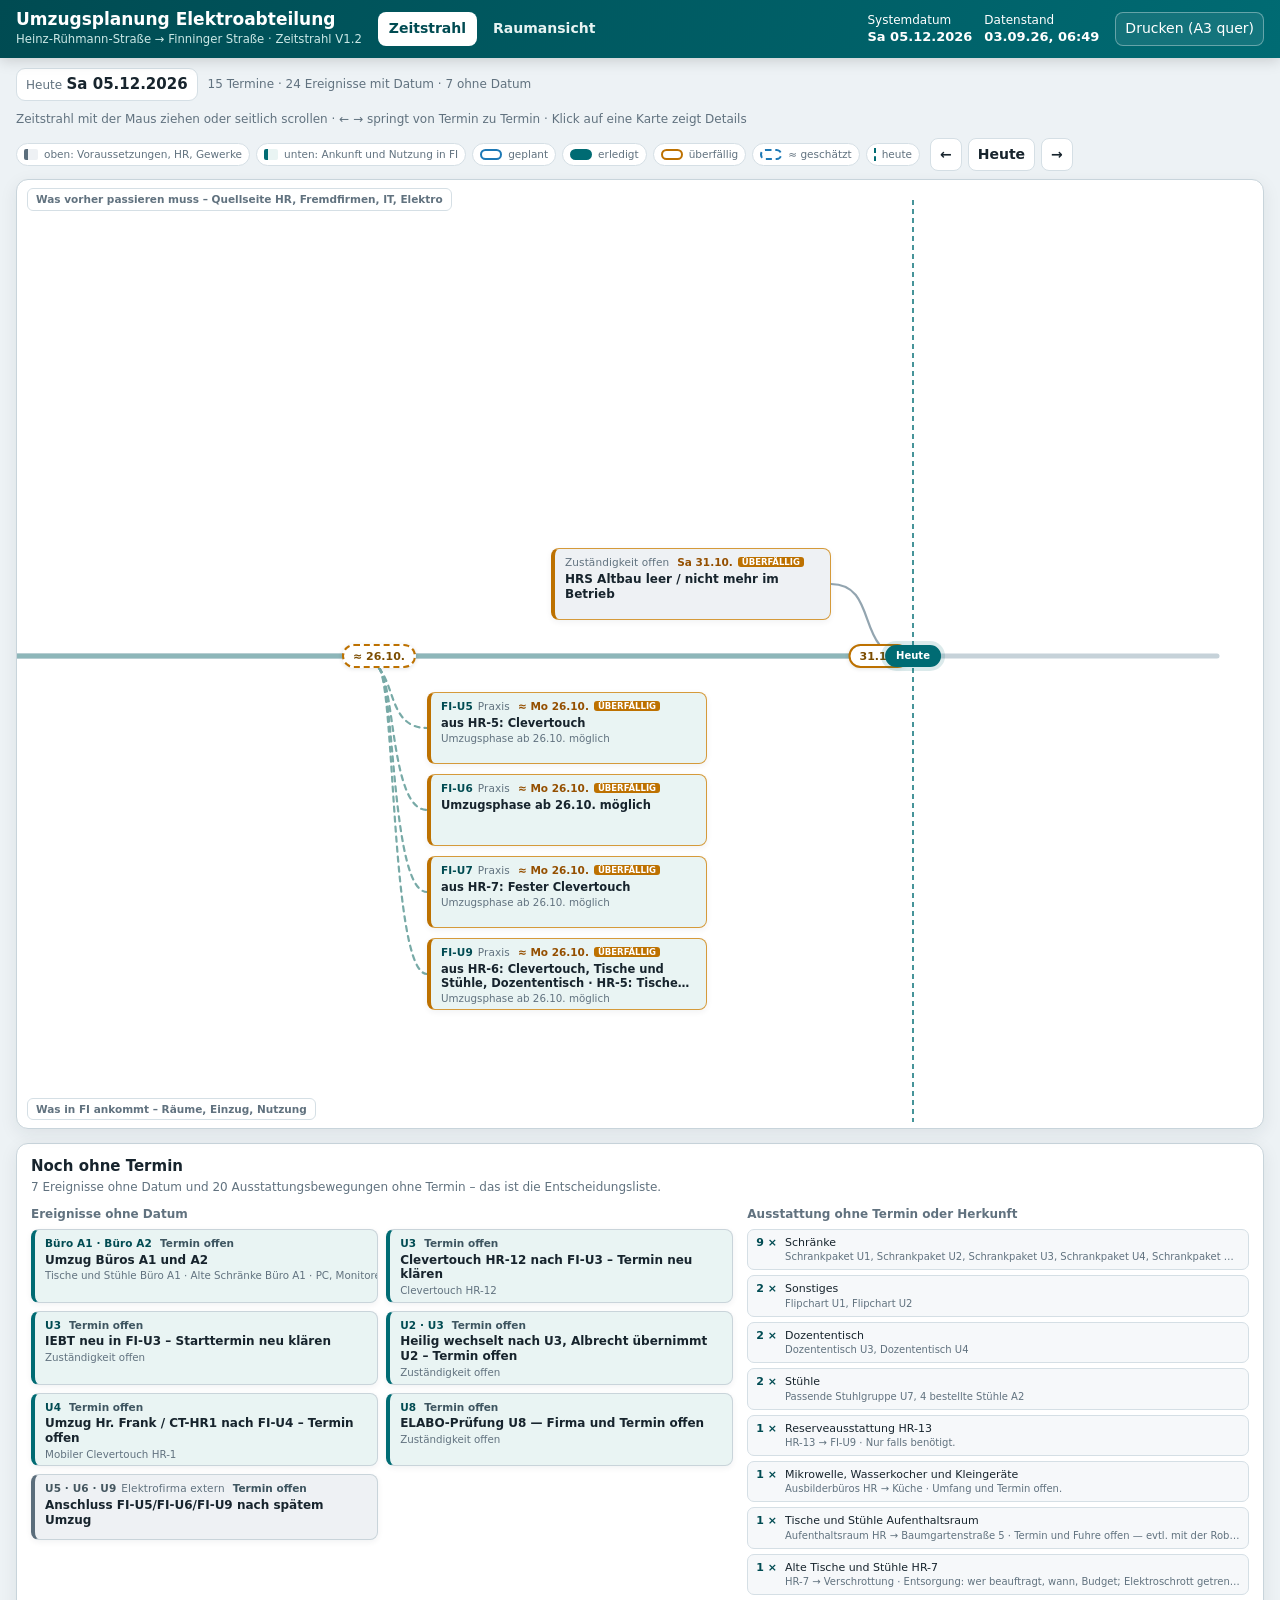
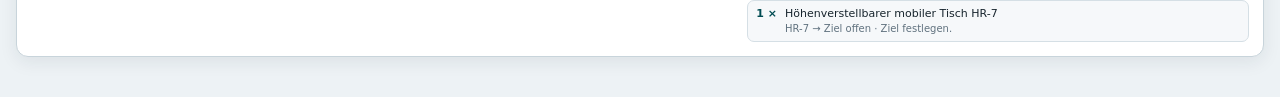
==== commit 176e605e: "Vertikales Draggen im Zeitstrahl wieder entfernen" ====
--- a/index.html
+++ b/index.html
@@ -16,14 +16,9 @@
       let html=await r.text();
       html=html.replace('Zeitstrahl V1.1','Zeitstrahl V1.2');
       html=html.replace('<nav class="main-nav" aria-label="Ansichten"><a class="nav-btn" href="index.html">Raumansicht</a><span class="nav-btn active" aria-current="page">Zeitstrahl</span></nav>','<nav class="main-nav" aria-label="Ansichten"><span class="nav-btn active" aria-current="page">Zeitstrahl</span><a class="nav-btn" href="raumansicht.html">Raumansicht</a></nav>');
-      html=html.replace('Zeitstrahl mit der Maus ziehen oder seitlich scrollen · ← → springt von Termin zu Termin · Klick auf eine Karte zeigt Details','Zeitfläche mit der Maus in alle Richtungen ziehen oder scrollen · ← → springt von Termin zu Termin · Klick auf eine Karte zeigt Details');
-      html=html.replace('touch-action:pan-y','touch-action:none');
-      const oldDrag='function enableDrag(){const sc=$("#canvasScroll");let active=false,startX=0,startScroll=0,moved=false;sc.addEventListener("pointerdown",e=>{if(e.button!==0||e.target.closest(".card,.knot,.break-label,button,a"))return;active=true;moved=false;startX=e.clientX;startScroll=sc.scrollLeft;sc.classList.add("dragging");sc.setPointerCapture(e.pointerId)});sc.addEventListener("pointermove",e=>{if(!active)return;const dx=e.clientX-startX;if(Math.abs(dx)>3)moved=true;sc.scrollLeft=startScroll-dx});const end=e=>{if(!active)return;active=false;sc.classList.remove("dragging");try{sc.releasePointerCapture(e.pointerId)}catch(_){}if(moved)e.preventDefault()};sc.addEventListener("pointerup",end);sc.addEventListener("pointercancel",end);sc.addEventListener("lostpointercapture",()=>{active=false;sc.classList.remove("dragging")})}';
-      const newDrag='function enableDrag(){const sc=$("#canvasScroll");let active=false,startX=0,startY=0,startScrollX=0,startScrollY=0,moved=false;sc.addEventListener("pointerdown",e=>{if(e.button!==0||e.target.closest(".card,.knot,.break-label,button,a"))return;active=true;moved=false;startX=e.clientX;startY=e.clientY;startScrollX=sc.scrollLeft;startScrollY=window.scrollY;sc.classList.add("dragging");sc.setPointerCapture(e.pointerId)});sc.addEventListener("pointermove",e=>{if(!active)return;const dx=e.clientX-startX,dy=e.clientY-startY;if(Math.hypot(dx,dy)>3)moved=true;sc.scrollLeft=startScrollX-dx;window.scrollTo(window.scrollX,startScrollY-dy)});const end=e=>{if(!active)return;active=false;sc.classList.remove("dragging");try{sc.releasePointerCapture(e.pointerId)}catch(_){}if(moved)e.preventDefault()};sc.addEventListener("pointerup",end);sc.addEventListener("pointercancel",end);sc.addEventListener("lostpointercapture",()=>{active=false;sc.classList.remove("dragging")})}';
-      html=html.replace(oldDrag,newDrag);
       document.open();document.write(html);document.close();
     }catch(err){document.body.innerHTML='<div style="max-width:620px;padding:24px">Der Zeitstrahl konnte nicht geladen werden. Bitte die Seite neu laden.</div>';console.error(err)}
   })();
   </script>
 </body>
-</html>
+</html>
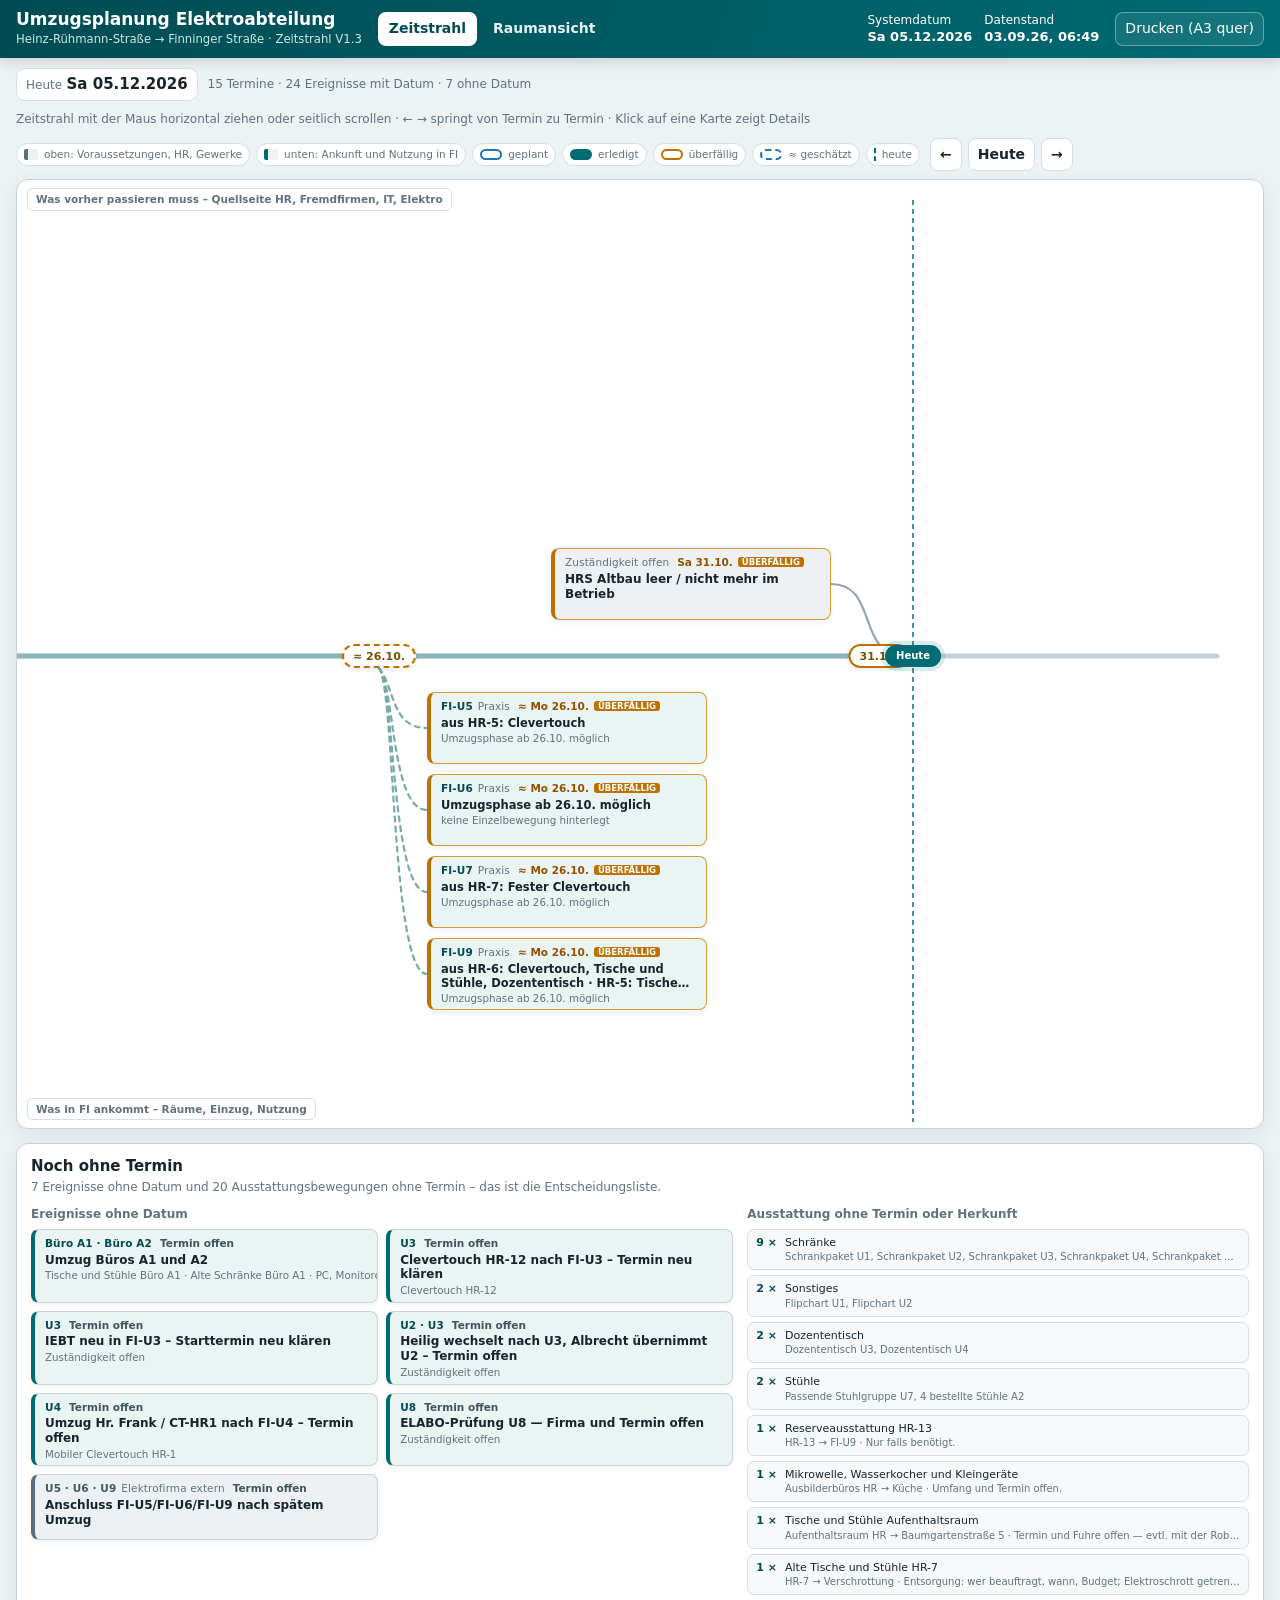
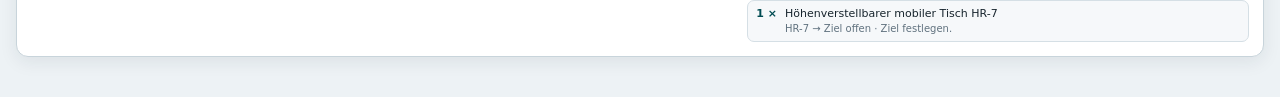
==== commit 9215c917: "Zeitstrahl direkt ausliefern und Heuristik bereinigen" ====
--- a/index.html
+++ b/index.html
@@ -3,22 +3,119 @@
 <head>
   <meta charset="utf-8">
   <meta name="viewport" content="width=device-width, initial-scale=1">
-  <title>Zeitstrahl wird geladen …</title>
-  <style>body{margin:0;display:grid;place-items:center;min-height:100vh;background:#edf2f5;color:#61727f;font:14px/1.4 "Segoe UI",system-ui,sans-serif}</style>
+  <title>Umzugsplanung Elektroabteilung – Zeitstrahl</title>
+  <style>
+    :root{
+      --bg:#edf2f5;--surface:#fff;--surface-2:#f6f8fa;--ink:#17242d;--muted:#61727f;
+      --line:#d5dfe5;--brand:#006b73;--brand-dark:#004b52;--accent:#1c78b5;
+      --good:#14795f;--warn:#a36a00;--bad:#b42318;--shadow:0 5px 18px rgba(23,36,45,.08);
+      --source:#5b6e7c;--source-soft:#eef1f4;--target:#006b73;--target-soft:#e9f4f3;
+      --axis:#c6d2d9;--axis-past:#8db6b9;
+    }
+    *{box-sizing:border-box}
+    html{scroll-behavior:smooth}
+    body{margin:0;background:var(--bg);color:var(--ink);font:14px/1.4 "Segoe UI",system-ui,sans-serif}
+    button,input,select{font:inherit}button{cursor:pointer}button:disabled{cursor:not-allowed;opacity:.5}a{color:inherit}
+    .app-header{position:sticky;top:0;z-index:30;display:flex;align-items:center;gap:16px;min-height:58px;padding:7px 16px;background:linear-gradient(110deg,var(--brand-dark),var(--brand));color:white;box-shadow:0 2px 14px rgba(0,0,0,.17)}
+    .brand{min-width:245px}.brand h1{margin:0;font-size:17px;line-height:1.2}.brand small{color:#cbe8e6}
+    .main-nav{display:flex;gap:5px}.nav-btn{display:inline-block;border:0;border-radius:8px;padding:7px 11px;background:transparent;color:#e6f3f2;font-weight:650;text-decoration:none}.nav-btn:hover{background:rgba(255,255,255,.12)}.nav-btn.active{background:white;color:var(--brand-dark)}
+    .header-meta{display:flex;align-items:center;gap:12px;margin-left:auto;font-size:12px}.header-meta strong{font-size:13px}.header-actions{display:flex;align-items:center;gap:6px}.header-btn{border:1px solid rgba(255,255,255,.35);border-radius:8px;padding:6px 9px;background:rgba(255,255,255,.08);color:white}.header-btn:hover{background:rgba(255,255,255,.18)}
+    .page{max-width:none;margin:0;padding:10px 16px 40px}.view-toolbar{display:flex;flex-wrap:wrap;align-items:center;gap:10px;margin-bottom:8px}.date-chip{padding:5px 9px;border-radius:9px;background:var(--surface);border:1px solid var(--line)}.date-chip strong{font-size:15px}.view-hint{color:var(--muted);font-size:12px}.view-toolbar .spacer{margin-left:auto}
+    .tl-controls{display:flex;align-items:center;gap:6px}.tl-btn{border:1px solid var(--line);border-radius:8px;padding:6px 9px;background:var(--surface);color:var(--ink);font-weight:650}.tl-btn:hover{background:#edf4f7}
+    .legend{display:flex;flex-wrap:wrap;gap:6px}.legend-item{display:inline-flex;align-items:center;gap:6px;padding:3px 7px;border-radius:999px;background:var(--surface);border:1px solid var(--line);font-size:10.5px;color:var(--muted)}.lg-pill{display:inline-block;width:22px;height:11px;border-radius:999px;border:2px solid var(--accent);background:white}.lg-pill.done{background:var(--brand);border-color:var(--brand)}.lg-pill.overdue{border-color:#bd7100}.lg-pill.est{border-style:dashed}.lg-bar{display:inline-block;width:14px;height:11px;border-radius:2px;border-left:4px solid var(--source);background:var(--source-soft)}.lg-bar.target{border-left-color:var(--target);background:var(--target-soft)}.lg-today{display:inline-block;width:2px;height:13px;border-left:2px dashed var(--brand)}
+
+    .canvas-wrap{position:relative;border:1px solid #c8d4db;border-radius:12px;background:var(--surface);box-shadow:var(--shadow);overflow:hidden}
+    .canvas-scroll{overflow:auto;overscroll-behavior-x:contain;cursor:grab;touch-action:pan-y;scrollbar-gutter:stable}
+    .canvas-scroll.dragging{cursor:grabbing;user-select:none}.canvas{position:relative}.canvas svg{position:absolute;inset:0;width:100%;height:100%;display:block;pointer-events:none}
+    .axis{stroke:var(--axis);stroke-width:5;stroke-linecap:round;fill:none}.axis-past{stroke:var(--axis-past);stroke-width:5;stroke-linecap:round;fill:none}.branch{stroke:#9fb0ba;stroke-width:2.2;fill:none;stroke-linecap:round}.branch.source{stroke:#93a5b0}.branch.target{stroke:#78aaa7}.branch.est{stroke-dasharray:5 5}.branch.done{stroke:var(--brand);opacity:.68}.today-line{stroke:var(--brand);stroke-width:2;stroke-dasharray:5 4;opacity:.72}.break-mark{stroke:var(--surface);stroke-width:9;stroke-linecap:round}.break-mark2{stroke:#8a9ba5;stroke-width:2;stroke-linecap:round}.break-label{position:absolute;transform:translateX(-50%);padding:1px 6px;border-radius:999px;background:var(--surface-2);border:1px solid var(--line);color:var(--muted);font-size:10px;white-space:nowrap;pointer-events:none}
+    .knot{position:absolute;transform:translate(-50%,-50%);display:flex;align-items:center;justify-content:center;height:24px;padding:0 9px;border:2px solid var(--accent);border-radius:999px;background:var(--surface);color:var(--ink);font-size:11px;font-weight:800;white-space:nowrap;z-index:3;box-shadow:0 1px 4px rgba(23,36,45,.12);cursor:default}.knot.est{border-style:dashed}.knot.past{border-color:#a3b3bd;color:#4b5b66}.knot.overdue{border-color:#bd7100;color:#7c4d00}.knot.done{background:var(--brand);border-color:var(--brand);color:white}.knot.today{border-color:var(--brand);border-width:3px;color:var(--brand-dark);box-shadow:0 0 0 4px rgba(0,107,115,.14)}.knot.today.plain{background:var(--brand);color:white;border-width:2px;height:22px;font-size:10px}.today-word{margin-right:6px;padding:0 5px;border-radius:4px;background:var(--brand);color:white;font-size:9.5px;letter-spacing:.02em}
+    .card{position:absolute;z-index:2;display:flex;flex-direction:column;justify-content:flex-start;gap:2px;padding:6px 9px 5px 10px;border:1px solid #c9d4da;border-left:4px solid var(--source);border-radius:8px;background:var(--source-soft);color:var(--ink);text-align:left;overflow:hidden;box-shadow:0 2px 6px rgba(23,36,45,.06);transition:box-shadow .15s,transform .15s;cursor:pointer}.card.target{border-left-color:var(--target);background:var(--target-soft)}.card:hover,.card:focus-visible{box-shadow:0 5px 14px rgba(23,36,45,.16);z-index:6;outline:none}.card:focus-visible{box-shadow:0 0 0 3px rgba(28,120,181,.35),0 5px 14px rgba(23,36,45,.16)}.card.done{opacity:.62}.card.done .c-title::before{content:"✓ ";color:var(--good)}.card.overdue{border-color:#d59a3a;border-left-color:#bd7100}.c-top{display:flex;align-items:baseline;justify-content:space-between;gap:8px;min-width:0}.c-where{flex:1;min-width:0;overflow:hidden;white-space:nowrap;text-overflow:ellipsis;font-size:10.5px;font-weight:700;color:#44565f;letter-spacing:.01em}.card.target .c-where{color:var(--brand-dark)}.c-where .kicker{font-weight:500;color:var(--muted);margin-left:5px}.c-where .kicker.solo{margin-left:0}.c-date{flex:0 0 auto;font-size:10.5px;font-weight:700;color:#3e5560;white-space:nowrap}.card.overdue .c-date{color:#944f00}.c-date .tag{margin-left:5px;padding:0 4px;border-radius:3px;background:#bd7100;color:white;font-size:8.5px;font-weight:800;vertical-align:1px}.c-title{display:-webkit-box;overflow:hidden;font-size:12px;font-weight:750;line-height:1.22;-webkit-box-orient:vertical;-webkit-line-clamp:2}.card.target.room .c-title{font-weight:600;font-size:11.5px}.c-meta{overflow:hidden;white-space:nowrap;text-overflow:ellipsis;color:var(--muted);font-size:10.3px;line-height:1.25}.c-meta .empty{color:#8a5a00;font-weight:650}
+    .lane-label{position:absolute;left:10px;z-index:4;padding:3px 8px;border-radius:6px;background:rgba(255,255,255,.9);border:1px solid var(--line);color:var(--muted);font-size:10.5px;font-weight:700;pointer-events:none}.lane-label.top{top:8px}.lane-label.bottom{bottom:8px}
+
+    .undated{margin-top:14px;padding:12px 14px 14px;border:1px solid #c8d4db;border-radius:12px;background:var(--surface);box-shadow:var(--shadow)}.undated h2{margin:0;font-size:15px}.undated .sub{margin:2px 0 10px;color:var(--muted);font-size:12px}.undated-grid{display:grid;grid-template-columns:minmax(0,1.4fr) minmax(0,1fr);gap:14px}.undated-cards{display:grid;grid-template-columns:repeat(auto-fill,minmax(300px,1fr));gap:8px;align-content:start}.undated .card{position:static;width:100%;height:auto;min-height:66px}.undated h3{margin:0 0 6px;font-size:12px;color:var(--muted);font-weight:700}.asset-list{display:grid;gap:5px;margin:0;padding:0;list-style:none}.asset-list li{display:grid;grid-template-columns:auto 1fr;gap:8px;align-items:baseline;padding:5px 8px;border:1px solid var(--line);border-radius:7px;background:var(--surface-2);font-size:11px}.asset-list .count{font-weight:800;color:var(--brand-dark);white-space:nowrap}.asset-list .what{min-width:0;overflow:hidden;white-space:nowrap;text-overflow:ellipsis}.asset-list .what small{display:block;color:var(--muted);font-size:10px;white-space:nowrap;overflow:hidden;text-overflow:ellipsis}
+    .popover{position:fixed;z-index:60;width:min(360px,calc(100vw - 24px));padding:12px;border:1px solid var(--line);border-radius:11px;background:var(--surface);box-shadow:0 14px 38px rgba(23,36,45,.24);pointer-events:none}.popover.pinned{pointer-events:auto}.popover[hidden]{display:none}.popover-close{position:absolute;top:5px;right:7px;border:0;background:transparent;color:var(--muted);font-size:18px}.popover h3{margin:0 25px 8px 0;font-size:14px}.popover dl{display:grid;grid-template-columns:82px 1fr;gap:4px 8px;margin:0;font-size:11px}.popover dt{color:var(--muted)}.popover dd{margin:0;font-weight:650}.popover ul{margin:8px 0 0;padding:8px 0 0;border-top:1px solid var(--line);list-style:none;font-size:11px}.popover li{padding:2px 0}.popover li small{color:var(--muted)}.popover-note{margin:8px 0 0;padding-top:7px;border-top:1px solid var(--line);color:var(--muted);font-size:11px}.toast{position:fixed;right:18px;bottom:18px;z-index:100;max-width:380px;padding:11px 14px;border-radius:10px;background:var(--brand-dark);color:white;box-shadow:var(--shadow)}.toast[hidden]{display:none}.empty-state{padding:40px;color:var(--muted);text-align:center}
+    .list-view{display:none}
+    @media(max-width:760px){.canvas-wrap,.legend,.header-meta,.tl-controls{display:none}.list-view{display:block}.list-knot{margin:14px 0 6px;display:flex;align-items:center;gap:8px}.list-knot .knot{position:static;transform:none}.list-knot .lk-line{flex:1;height:2px;background:var(--axis)}.list-view .card{position:static;width:calc(100% - 18px);height:auto;min-height:0;margin:6px 0 6px 18px}.list-view .card.source{margin-left:0;margin-right:18px}.undated-grid{grid-template-columns:1fr}.app-header{flex-wrap:wrap}.brand{min-width:0}}
+    @media(prefers-reduced-motion:reduce){*{scroll-behavior:auto!important;transition:none!important}}
+    @media print{*{-webkit-print-color-adjust:exact!important;print-color-adjust:exact!important}html,body{background:white}.app-header,.tl-controls,.view-hint,.popover,.toast,.list-view{display:none!important}.page{padding:0}.canvas-wrap{border:0;box-shadow:none;border-radius:0;overflow:visible}.canvas-scroll{overflow:hidden;cursor:default}.undated{break-inside:avoid;box-shadow:none}.lane-label{font-size:8px;padding:2px 6px}.print-title{display:block!important}}
+    .print-title{display:none;margin:0 0 6px;font-size:16px}.print-title small{font-weight:500;color:var(--muted)}
+  </style>
+  <style id="printPageStyle">@page{size:A3 landscape;margin:8mm}</style>
 </head>
 <body>
-  <div>Zeitstrahl wird geladen …</div>
+  <header class="app-header">
+    <div class="brand"><h1>Umzugsplanung Elektroabteilung</h1><small>Heinz-Rühmann-Straße → Finninger Straße · Zeitstrahl V1.3</small></div>
+    <nav class="main-nav" aria-label="Ansichten"><span class="nav-btn active" aria-current="page">Zeitstrahl</span><a class="nav-btn" href="raumansicht.html">Raumansicht</a></nav>
+    <div class="header-meta"><span>Systemdatum<br><strong id="systemDate"></strong></span><span>Datenstand<br><strong id="dataTimestamp"></strong></span></div>
+    <div class="header-actions"><button class="header-btn" id="printBtn" type="button">Drucken (A3 quer)</button></div>
+  </header>
+  <section class="page">
+    <h1 class="print-title">Umzugsplanung Elektroabteilung – Zeitstrahl <small id="printMeta"></small></h1>
+    <div class="view-toolbar">
+      <div class="date-chip"><span class="view-hint">Heute</span> <strong id="todayLabel"></strong></div><div class="view-hint" id="stats"></div>
+      <div class="view-hint">Zeitstrahl mit der Maus horizontal ziehen oder seitlich scrollen · ← → springt von Termin zu Termin · Klick auf eine Karte zeigt Details</div><div class="spacer"></div>
+      <div class="legend" aria-label="Darstellung"><span class="legend-item"><i class="lg-bar"></i> oben: Voraussetzungen, HR, Gewerke</span><span class="legend-item"><i class="lg-bar target"></i> unten: Ankunft und Nutzung in FI</span><span class="legend-item"><i class="lg-pill"></i> geplant</span><span class="legend-item"><i class="lg-pill done"></i> erledigt</span><span class="legend-item"><i class="lg-pill overdue"></i> überfällig</span><span class="legend-item"><i class="lg-pill est"></i> ≈ geschätzt</span><span class="legend-item"><i class="lg-today"></i> heute</span></div>
+      <div class="tl-controls"><button class="tl-btn" id="prevBtn" type="button" aria-label="Zum vorherigen Termin">←</button><button class="tl-btn" id="todayBtn" type="button">Heute</button><button class="tl-btn" id="nextBtn" type="button" aria-label="Zum nächsten Termin">→</button></div>
+    </div>
+    <div class="canvas-wrap" id="canvasWrap"><div class="lane-label top">Was vorher passieren muss – Quellseite HR, Fremdfirmen, IT, Elektro</div><div class="canvas-scroll" id="canvasScroll"><div class="canvas" id="canvas"><div class="empty-state">Zeitstrahl wird geladen …</div></div></div><div class="lane-label bottom">Was in FI ankommt – Räume, Einzug, Nutzung</div></div>
+    <div class="list-view" id="listView"></div><section class="undated" id="undated" aria-label="Noch ohne Termin"></section>
+  </section>
+  <div class="popover" id="popover" role="dialog" aria-label="Details" hidden><button class="popover-close" id="popoverClose" type="button" aria-label="Schließen">×</button><div id="popoverContent"></div></div><div class="toast" id="toast" role="status" aria-live="polite" hidden></div>
+
+  <script id="engine">
+  const TL=(()=>{"use strict";
+    const dayMs=86400000,WD=["So","Mo","Di","Mi","Do","Fr","Sa"];
+    const GEO={unit:100,minU:1,maxU:5,breakDays:14,breakU:3.2,x0:370,cardW:280,cardH:72,pitch:82,branchGap:48,gap:10,corridor:36,padTop:30,padBottom:26,padRight:56,pillHalf:12};
+    function isoDay(iso){if(!iso)return null;const[y,m,d]=iso.split("-").map(Number);return Math.floor(Date.UTC(y,m-1,d)/dayMs)}
+    function parts(iso){const[y,m,d]=iso.split("-").map(Number);return{y,m,d,wd:WD[new Date(Date.UTC(y,m-1,d)).getUTCDay()]}}
+    const two=n=>String(n).padStart(2,"0");function fmtShort(iso){const p=parts(iso);return`${two(p.d)}.${two(p.m)}.`}function fmtRange(a,b){if(!b||b===a)return fmtShort(a);const A=parts(a),B=parts(b);return A.m===B.m&&A.y===B.y?`${two(A.d)}.–${fmtShort(b)}`:`${fmtShort(a)}–${fmtShort(b)}`}function fmtWd(a,b){if(!a)return"Termin offen";const A=parts(a);if(!b||b===a)return`${A.wd} ${fmtShort(a)}`;const B=parts(b);return A.m===B.m&&A.y===B.y?`${A.wd} ${two(A.d)}.–${B.wd} ${fmtShort(b)}`:`${A.wd} ${fmtShort(a)} – ${B.wd} ${fmtShort(b)}`}function fmtLong(iso){if(!iso)return"Termin offen";const p=parts(iso);return`${p.wd} ${two(p.d)}.${two(p.m)}.${p.y}`}
+
+    function buildModel(data,todayISO){
+      const locById=id=>data.locations.find(x=>x.id===id),locName=id=>locById(id)?.name||id||"offen",locIndex=id=>{const i=data.locations.findIndex(x=>x.id===id);return i<0?999:i},evById=id=>data.events.find(x=>x.id===id),person=id=>data.people.find(x=>x.id===id)?.name||id||"—",cat=id=>data.categories.find(x=>x.id===id),asset=id=>data.assets.find(x=>x.id===id),kindLabel=loc=>!loc?"":loc.type||({buero:"Büro",nebenraum:"Nebenraum",lager:"Lager",quelle:"Quelle",system:""}[loc.kind]||""),roomShort=id=>String(id).replace(/^FI-/,""),respLabel=id=>!id||id==="offen"?"Zuständigkeit offen":person(id);
+      const events=data.events.filter(e=>e.status!=="cancelled"),activeMoves=data.moves.filter(m=>m.status!=="cancelled"&&(!m.eventId||evById(m.eventId)?.status!=="cancelled")&&asset(m.assetId)?.active!==false),movesOf=ev=>activeMoves.filter(m=>m.eventId===ev.id),today=isoDay(todayISO);
+      const isFITarget=id=>{const l=locById(id);return!!l&&(l.visible==="main"||l.visible==="side"||id==="FI-LAGER")};
+      const splitMoves=ev=>{const all=movesOf(ev);return{all,fi:all.filter(m=>isFITarget(m.to)),out:all.filter(m=>!isFITarget(m.to))}};
+      function laneOf(ev){const explicit=String(ev.timelineLane||"").toLowerCase();if(explicit==="source"||explicit==="quelle")return"source";if(explicit==="target"||explicit==="ziel")return"target";const sm=splitMoves(ev);if(sm.fi.length)return"target";if(sm.out.length)return"source";if(!(ev.affectedRooms||[]).length)return"source";if(["elektrofirma","baur"].includes(ev.responsible))return"source";return"target"}
+      const evState=ev=>{const day=isoDay(ev.date),end=isoDay(ev.endDate||ev.date),done=ev.status==="done",overdue=!done&&end!==null&&end<today;return{done,overdue,past:day!==null&&day<today,isToday:day===today}};
+      const knotMap=new Map(),knotFor=date=>{if(!knotMap.has(date))knotMap.set(date,{date,endDate:date,events:[],standaloneMoves:[]});return knotMap.get(date)};
+      for(const ev of events)if(ev.date){const k=knotFor(ev.date);k.events.push(ev);if(ev.endDate&&ev.endDate>k.endDate)k.endDate=ev.endDate}for(const m of activeMoves)if(!m.eventId&&m.date)knotFor(m.date).standaloneMoves.push(m);const knots=[...knotMap.values()].sort((a,b)=>a.date<b.date?-1:1);
+      const makeSourceCard=(ev,knot)=>{const st=evState(ev);return{kind:"event",lane:"source",id:`s:${ev.id}`,event:ev,knot,title:ev.title,where:(ev.affectedRooms||[]).map(roomShort).join(" · "),kicker:respLabel(ev.responsible),dateText:fmtWd(ev.date,ev.endDate),estimated:!!ev.estimated,...st,note:ev.note||"",rooms:(ev.affectedRooms||[]).map(locName),moves:[]}};
+      const assetLine=m=>asset(m.assetId)?.label||m.assetId,stripSource=(label,from)=>String(label).replace(new RegExp(`\\s*${String(from).replace(/[.*+?^${}()|[\]\\]/g,"\\$&")}(?![\\w-])`),"").replace(/\s{2,}/g," ").trim()||label;
+      const assetsBySource=moves=>{const by=new Map();for(const m of moves){if(!by.has(m.from))by.set(m.from,[]);by.get(m.from).push(stripSource(assetLine(m),m.from))}return[...by.entries()].map(([from,labels])=>`${locName(from)}: ${labels.join(", ")}`).join(" · ")};
+      const makeOutboundCard=(moves,knot,ev=null)=>{const tos=[...new Set(moves.map(m=>m.to))],done=moves.every(m=>m.status==="done"),estimated=!!ev?.estimated,overdue=!done&&knot&&isoDay(knot.endDate||knot.date)<today;return{kind:"outbound",lane:"source",id:`o:${ev?ev.id:knot?.date||"open"}:${tos.join("+")}`,event:ev,knot,title:moves.map(m=>`${locName(m.from)} → ${locName(m.to)}: ${assetLine(m)}`).join(" · "),where:tos.map(locName).join(" · "),kicker:ev?respLabel(ev.responsible):respLabel(moves[0]?.responsible),dateText:knot?fmtWd(ev?.date||knot.date,ev?.endDate||""):"Termin offen",estimated,done,overdue,past:knot?isoDay(knot.date)<today:false,moves,note:ev?.note||"",rooms:[]}};
+      const makeRoomCard=(loc,group,knot)=>{const evs=[...group.events],moves=group.moves,allDone=moves.length?moves.every(m=>m.status==="done"):evs.length?evs.every(e=>e.status==="done"):false,anyEst=evs.some(e=>e.estimated),overdue=!allDone&&!!knot&&isoDay(knot.endDate||knot.date)<today,responsibles=[...new Set([...moves.map(m=>m.responsible),...evs.map(e=>e.responsible)].filter(Boolean))].map(person),dateText=knot?fmtWd(evs.length?evs[0].date:knot.date,evs.length?evs.map(e=>e.endDate).filter(Boolean).sort().at(-1):""):"Termin offen",eventText=[...new Set(evs.map(e=>e.title))].join(" / "),notes=[...new Set([...evs.map(e=>e.note),...moves.map(m=>m.note)].filter(Boolean))].join(" "),title=moves.length?`aus ${assetsBySource(moves)}`:eventText;return{kind:"room",lane:"target",id:`r:${knot?knot.date:"open"}:${loc.id}`,loc,knot,events:evs,moves,title,where:loc.name,kicker:kindLabel(loc),dateText,estimated:anyEst,done:allDone,overdue,past:knot?isoDay(knot.date)<today:false,meta:moves.length?eventText:(evs.length?"keine Einzelbewegung hinterlegt":""),noAssets:!moves.length,openScope:false,responsibles,note:notes}};
+      const makeEventTargetCard=(ev,knot)=>{const st=evState(ev);return{kind:"event",lane:"target",id:`t:${ev.id}`,event:ev,knot,title:ev.title,where:(ev.affectedRooms||[]).map(roomShort).join(" · ")||"FI",kicker:"",dateText:fmtWd(ev.date,ev.endDate),estimated:!!ev.estimated,...st,meta:respLabel(ev.responsible),note:ev.note||"",rooms:(ev.affectedRooms||[]).map(locName),moves:[]}};
+      const buildTargetCards=(evs,standalone,knot)=>{const groups=new Map(),eventOnly=[],g=id=>{if(!groups.has(id))groups.set(id,{moves:[],events:new Set()});return groups.get(id)};for(const ev of evs){const sm=splitMoves(ev),mv=sm.fi;if(mv.length){for(const m of mv){g(m.to).moves.push(m);g(m.to).events.add(ev)}for(const r of ev.affectedRooms||[])if(isFITarget(r))g(r).events.add(ev)}else eventOnly.push(ev)}for(const m of standalone.filter(m=>isFITarget(m.to)))g(m.to).moves.push(m);const roomCards=[...groups.entries()].sort((a,b)=>locIndex(a[0])-locIndex(b[0])).map(([id,group])=>makeRoomCard(locById(id)||{id,name:locName(id),kind:"system"},group,knot));return[...eventOnly.map(e=>makeEventTargetCard(e,knot)),...roomCards]};
+      for(const k of knots){const src=[],tgt=[];for(const ev of k.events){const lane=laneOf(ev),sm=splitMoves(ev);if(lane==="source"){const c=makeSourceCard(ev,k);c.moves=sm.out.length?sm.out:sm.all;src.push(c)}else tgt.push(ev);if(lane==="target"&&sm.out.length)src.push(makeOutboundCard(sm.out,k,ev))}for(const m of k.standaloneMoves.filter(m=>!isFITarget(m.to)))src.push(makeOutboundCard([m],k));k.source=src;k.target=buildTargetCards(tgt,k.standaloneMoves,k);k.label=fmtRange(k.date,k.endDate);k.estimated=k.events.length>0&&k.events.every(e=>e.estimated);k.done=k.events.length>0&&k.events.every(e=>e.status==="done")&&k.standaloneMoves.every(m=>m.status==="done");k.past=isoDay(k.date)<today;k.isToday=isoDay(k.date)===today;k.overdue=!k.done&&isoDay(k.endDate||k.date)<today}
+      const undatedEvents=events.filter(e=>!e.date).map(ev=>{const lane=laneOf(ev),sm=splitMoves(ev);if(lane==="source"){const c=makeSourceCard(ev,null);c.moves=sm.out.length?sm.out:sm.all;return c}if(!sm.fi.length)return makeEventTargetCard(ev,null);const c=makeEventTargetCard(ev,null);c.where=[...new Set(sm.fi.map(m=>m.to))].map(id=>roomShort(locName(id))).join(" · ");c.meta=sm.fi.map(assetLine).join(" · ");c.moves=sm.fi;return c});
+      const looseMoves=activeMoves.filter(m=>!m.eventId&&!m.date&&m.status!=="done"),isPlaceholder=m=>["OFFEN","BESCHAFFUNG"].includes(m.from),aggMap=new Map();for(const m of looseMoves.filter(isPlaceholder)){const a=asset(m.assetId),key=a?.category||"other";if(!aggMap.has(key))aggMap.set(key,{category:cat(key)?.name||key,items:[]});aggMap.get(key).items.push({label:a?.label||m.assetId,to:locName(m.to),from:locName(m.from),note:m.note||a?.note||""})}const undatedAssets={aggregated:[...aggMap.values()].sort((a,b)=>b.items.length-a.items.length),single:looseMoves.filter(m=>!isPlaceholder(m)).map(m=>({label:asset(m.assetId)?.label||m.assetId,from:locName(m.from),to:m.to==="OFFEN"?"Ziel offen":locName(m.to),note:m.note||"",responsible:person(m.responsible)}))};
+      const heuristic=events.map(ev=>({id:ev.id,title:ev.title,lane:laneOf(ev),explicit:!!ev.timelineLane}));return{knots,undatedEvents,undatedAssets,todayISO,heuristic,helpers:{locName,person,asset,cat}}
+    }
+
+    function assignRows(knots,lane){const rows=[];let maxRow=0;for(const k of knots){for(const card of k[lane]){let row=0;while(true){const x1=lane==="source"?k.x-GEO.branchGap-GEO.cardW:k.x+GEO.branchGap,x2=x1+GEO.cardW;rows[row]=rows[row]||[];if(!rows[row].some(([a,b])=>a<x2+GEO.gap&&x1-GEO.gap<b)){rows[row].push([x1,x2]);card.row=row+1;maxRow=Math.max(maxRow,row+1);break}row++}}}return maxRow}
+    function layout(model){const G=GEO,ks=model.knots,breaks=[];let x=G.x0;ks.forEach((k,i)=>{if(i>0){const days=isoDay(k.date)-isoDay(ks[i-1].date);let u;if(days>G.breakDays){u=Math.max(G.breakU,(G.cardW+G.branchGap+20)/G.unit);breaks.push({x:x+u*G.unit/2,days})}else u=Math.min(G.maxU,Math.max(G.minU,days));x+=u*G.unit}k.x=x});const srcRows=Math.max(1,assignRows(ks,"source")),tgtRows=Math.max(1,assignRows(ks,"target")),axisY=G.padTop+srcRows*G.pitch+G.corridor,height=axisY+G.corridor+tgtRows*G.pitch+G.padBottom,width=(ks.length?ks.at(-1).x:G.x0)+G.branchGap+G.cardW+G.padRight,cards=[];for(const k of ks){for(const c of k.source){c.x=k.x-G.branchGap-G.cardW;c.y=axisY-G.corridor-(c.row-1)*G.pitch-G.cardH;c.mid=c.y+G.cardH/2;cards.push(c)}for(const c of k.target){c.x=k.x+G.branchGap;c.y=axisY+G.corridor+(c.row-1)*G.pitch;c.mid=c.y+G.cardH/2;cards.push(c)}}const t=isoDay(model.todayISO);let todayX=null;if(ks.length){const exact=ks.find(k=>isoDay(k.date)===t);if(exact)todayX=exact.x;else if(t<isoDay(ks[0].date))todayX=ks[0].x-34;else if(t>isoDay(ks.at(-1).date))todayX=ks.at(-1).x+34;else for(let i=1;i<ks.length;i++){const a=isoDay(ks[i-1].date),b=isoDay(ks[i].date);if(t>a&&t<b){todayX=ks[i-1].x+(t-a)/(b-a)*(ks[i].x-ks[i-1].x);break}}}return{width,height,axisY,srcRows,tgtRows,breaks,todayX,cards}}
+    return{GEO,buildModel,layout,isoDay,fmtShort,fmtRange,fmtWd,fmtLong}
+  })();(typeof window!=="undefined"?window:globalThis).TL=TL;
+  </script>
+
   <script>
-  (async()=>{
-    try{
-      const r=await fetch(`timeline-basis.html?ts=${Date.now()}`,{cache:"no-store"});
-      if(!r.ok) throw new Error(`HTTP ${r.status}`);
-      let html=await r.text();
-      html=html.replace('Zeitstrahl V1.1','Zeitstrahl V1.2');
-      html=html.replace('<nav class="main-nav" aria-label="Ansichten"><a class="nav-btn" href="index.html">Raumansicht</a><span class="nav-btn active" aria-current="page">Zeitstrahl</span></nav>','<nav class="main-nav" aria-label="Ansichten"><span class="nav-btn active" aria-current="page">Zeitstrahl</span><a class="nav-btn" href="raumansicht.html">Raumansicht</a></nav>');
-      document.open();document.write(html);document.close();
-    }catch(err){document.body.innerHTML='<div style="max-width:620px;padding:24px">Der Zeitstrahl konnte nicht geladen werden. Bitte die Seite neu laden.</div>';console.error(err)}
+  (()=>{"use strict";const $=(s,r=document)=>r.querySelector(s),$$=(s,r=document)=>[...r.querySelectorAll(s)],esc=v=>String(v??"").replace(/[&<>"']/g,c=>({"&":"&amp;","<":"&lt;",">":"&gt;",'"':"&quot;","'":"&#39;"}[c]));let data=null,model=null,geo=null,popoverPinned=false,toastTimer=0;const cardIndex=new Map();
+    function localTodayISO(){const d=new Date();return`${d.getFullYear()}-${String(d.getMonth()+1).padStart(2,"0")}-${String(d.getDate()).padStart(2,"0")}`}function formatTime(iso){if(!iso)return"—";return new Intl.DateTimeFormat("de-DE",{dateStyle:"short",timeStyle:"short"}).format(new Date(iso))}function showToast(msg,error=false){const n=$("#toast");n.textContent=msg;n.style.background=error?"var(--bad)":"var(--brand-dark)";n.hidden=false;clearTimeout(toastTimer);toastTimer=setTimeout(()=>n.hidden=true,3600)}
+    function cardHtml(c,positioned){const cls=["card",c.lane,c.kind==="room"?"room":"",c.done?"done":"",c.overdue?"overdue":""].filter(Boolean).join(" "),style=positioned?` style="left:${c.x}px;top:${c.y}px;width:${TL.GEO.cardW}px;height:${TL.GEO.cardH}px"`:"",date=`${c.estimated?"≈ ":""}${esc(c.dateText)}${c.overdue?'<span class="tag">ÜBERFÄLLIG</span>':""}`,meta=c.kind==="room"?(c.meta?esc(c.meta):""):(c.lane==="source"?"":esc(c.meta||"")),where=`${esc(c.where)}${c.kicker?`<span class="kicker${c.where?"":" solo"}">${esc(c.kicker)}</span>`:""}`,aria=`${c.where}, ${c.title}, ${c.dateText}${c.done?", erledigt":c.overdue?", überfällig":""}`;return`<button class="${cls}" type="button" data-card="${esc(c.id)}"${style} aria-label="${esc(aria)}"><span class="c-top"><span class="c-where">${where}</span><span class="c-date">${date}</span></span><span class="c-title">${esc(c.title)}</span>${meta?`<span class="c-meta">${meta}</span>`:""}</button>`}
+    function branchPath(c){const G=TL.GEO,source=c.lane==="source",sx=source?c.x+G.cardW:c.x,sy=c.mid,ex=c.knot.x,ey=geo.axisY+(source?-G.pillHalf:G.pillHalf),dx=Math.abs(ex-sx),bend=Math.max(24,Math.min(72,dx*.75));if(source)return`M${sx},${sy} C${sx+bend},${sy} ${ex-bend*.45},${ey-20} ${ex},${ey}`;return`M${ex},${ey} C${ex+bend*.45},${ey+20} ${sx-bend},${sy} ${sx},${sy}`}
+    function renderCanvas(){const G=TL.GEO,ks=model.knots;cardIndex.clear();if(!ks.length){$("#canvas").innerHTML='<div class="empty-state">Keine Termine mit Datum vorhanden.</div>';return}let svg=`<svg viewBox="0 0 ${geo.width} ${geo.height}" preserveAspectRatio="none" aria-hidden="true">`,xStart=20,xEnd=geo.width-G.padRight+10;svg+=`<line class="axis" x1="${xStart}" y1="${geo.axisY}" x2="${xEnd}" y2="${geo.axisY}"/>`;if(geo.todayX!==null)svg+=`<line class="axis-past" x1="${xStart}" y1="${geo.axisY}" x2="${Math.min(geo.todayX,xEnd)}" y2="${geo.axisY}"/>`;for(const b of geo.breaks)svg+=`<line class="break-mark" x1="${b.x-7}" y1="${geo.axisY+8}" x2="${b.x+7}" y2="${geo.axisY-8}"/><line class="break-mark2" x1="${b.x-9}" y1="${geo.axisY+8}" x2="${b.x+1}" y2="${geo.axisY-8}"/><line class="break-mark2" x1="${b.x-1}" y1="${geo.axisY+8}" x2="${b.x+9}" y2="${geo.axisY-8}"/>`;for(const c of geo.cards)svg+=`<path class="branch ${c.lane}${c.estimated?" est":""}${c.done?" done":""}" d="${branchPath(c)}"/>`;if(geo.todayX!==null)svg+=`<line class="today-line" x1="${geo.todayX}" y1="20" x2="${geo.todayX}" y2="${geo.height-6}"/>`;svg+='</svg>';let html=svg;for(const b of geo.breaks)html+=`<span class="break-label" style="left:${b.x}px;top:${geo.axisY+16}px">${b.days} Tage</span>`;for(const k of ks)html+=`<div class="knot${k.estimated?" est":""}${k.done?" done":k.isToday?" today":k.overdue?" overdue":k.past?" past":""}" style="left:${k.x}px;top:${geo.axisY}px" title="${esc(k.events.map(e=>e.title).join("; "))}">${k.isToday?'<span class="today-word">Heute</span>':""}${k.estimated?"≈ ":""}${esc(k.label)}</div>`;if(geo.todayX!==null&&!ks.some(k=>k.isToday))html+=`<div class="knot today plain" style="left:${geo.todayX}px;top:${geo.axisY}px">Heute</div>`;for(const c of geo.cards){cardIndex.set(c.id,c);html+=cardHtml(c,true)}const canvas=$("#canvas");canvas.style.width=`${geo.width}px`;canvas.style.height=`${geo.height}px`;canvas.innerHTML=html;bindCards(canvas)}
+    function renderList(){const ks=model.knots;$("#listView").innerHTML=ks.map(k=>`<div class="list-knot"><div class="knot${k.estimated?" est":""}${k.done?" done":k.isToday?" today":k.overdue?" overdue":k.past?" past":""}">${k.estimated?"≈ ":""}${esc(k.label)}</div><div class="lk-line"></div></div>${k.source.map(c=>cardHtml(c,false)).join("")}${k.target.map(c=>cardHtml(c,false)).join("")}`).join("");bindCards($("#listView"))}
+    function renderUndated(){const u=model.undatedEvents,a=model.undatedAssets,cards=u.map(c=>{cardIndex.set(c.id,c);return cardHtml(c,false)}).join("")||'<p class="view-hint">Keine Ereignisse ohne Termin.</p>',agg=a.aggregated.map(g=>`<li><span class="count">${g.items.length} ×</span><span class="what">${esc(g.category)}<small>${esc(g.items.map(i=>i.label).join(", "))}</small></span></li>`).join(""),single=a.single.map(s=>`<li><span class="count">1 ×</span><span class="what">${esc(s.label)}<small>${esc(s.from)} → ${esc(s.to)}${s.note?" · "+esc(s.note):""}</small></span></li>`).join("");$("#undated").innerHTML=`<h2>Noch ohne Termin</h2><p class="sub">${u.length} Ereignis${u.length===1?"":"se"} ohne Datum und ${a.aggregated.reduce((n,g)=>n+g.items.length,0)+a.single.length} Ausstattungsbewegungen ohne Termin – das ist die Entscheidungsliste.</p><div class="undated-grid"><div><h3>Ereignisse ohne Datum</h3><div class="undated-cards">${cards}</div></div><div><h3>Ausstattung ohne Termin oder Herkunft</h3><ul class="asset-list">${agg}${single}</ul></div></div>`;bindCards($("#undated"))}
+    function bindCards(root){$$(".card",root).forEach(el=>{el.addEventListener("mouseenter",()=>{if(!popoverPinned)showPopover(el,false)});el.addEventListener("mouseleave",()=>{if(!popoverPinned)hidePopover()});el.addEventListener("focus",()=>{if(!popoverPinned)showPopover(el,false)});el.addEventListener("blur",()=>{if(!popoverPinned)hidePopover()});el.addEventListener("click",()=>{popoverPinned=true;showPopover(el,true)})})}
+    function showPopover(el,pin){const c=cardIndex.get(el.dataset.card);if(!c)return;const h=model.helpers;let html="";if(c.kind==="room"){const evs=c.events.map(e=>e.title+(e.estimated?" ≈":"")).join("; ")||"—";html=`<h3>${esc(c.where)}</h3><dl><dt>Termin</dt><dd>${c.estimated?"≈ ":""}${esc(c.dateText)}</dd><dt>Ereignis</dt><dd>${esc(evs)}</dd><dt>Zuständig</dt><dd>${esc(c.responsibles.join(", ")||"—")}</dd><dt>Status</dt><dd>${c.done?"erledigt":c.overdue?"überfällig":"geplant"}</dd></dl>`;if(c.moves.length)html+=`<ul>${c.moves.map(m=>`<li>${esc(h.asset(m.assetId)?.label||m.assetId)} <small>· von ${esc(h.locName(m.from))} · ${m.status==="done"?"erledigt"+(m.actualDate?" "+TL.fmtLong(m.actualDate):""):m.status==="open"?"offen":"geplant"}${m.note?" · "+esc(m.note):""}</small></li>`).join("")}</ul>`;else html+='<p class="popover-note">Für diesen Raum ist an diesem Termin keine einzelne Ausstattungsbewegung hinterlegt; angezeigt wird der Raumzustand aus dem Ereignis.</p>';if(c.note&&!c.moves.length)html+=`<p class="popover-note">${esc(c.note)}</p>`}else{const ev=c.event;html=`<h3>${esc(c.title)}</h3><dl><dt>Termin</dt><dd>${c.estimated?"≈ ":""}${esc(c.dateText)}</dd><dt>Zuständig</dt><dd>${esc(ev?h.person(ev.responsible):(c.kicker||"—"))}</dd><dt>Räume</dt><dd>${esc((c.rooms||[]).join(", ")||"—")}</dd><dt>Status</dt><dd>${c.done?"erledigt":c.overdue?"überfällig":"geplant"}</dd><dt>Seite</dt><dd>${c.lane==="source"?"oben – Voraussetzung / Quellseite":"unten – Ankunft in FI"}${ev&&!ev.timelineLane?" (automatisch zugeordnet)":""}</dd></dl>`;if(c.moves?.length)html+=`<ul>${c.moves.map(m=>`<li>${esc(h.asset(m.assetId)?.label||m.assetId)} <small>· ${esc(h.locName(m.from))} → ${esc(h.locName(m.to))}${m.note?" · "+esc(m.note):""}</small></li>`).join("")}</ul>`;if(c.note)html+=`<p class="popover-note">${esc(c.note)}</p>`}$("#popoverContent").innerHTML=html;const pop=$("#popover");pop.hidden=false;pop.classList.toggle("pinned",pin);const r=el.getBoundingClientRect(),w=Math.min(360,window.innerWidth-24);let left=Math.min(window.innerWidth-w-12,Math.max(12,r.left)),top=r.bottom+8;if(top+280>window.innerHeight)top=Math.max(12,r.top-288);pop.style.left=`${left}px`;pop.style.top=`${top}px`}
+    function hidePopover(){popoverPinned=false;const p=$("#popover");p.hidden=true;p.classList.remove("pinned")}
+    function scrollToX(x){const sc=$("#canvasScroll"),anchor=Math.max(120,Math.min(sc.clientWidth*.25,420));sc.scrollTo({left:Math.max(0,x-anchor),behavior:"smooth"})}function scrollToday(){if(geo&&geo.todayX!==null)scrollToX(geo.todayX)}function jumpKnot(dir){const sc=$("#canvasScroll"),anchor=Math.max(120,Math.min(sc.clientWidth*.25,420)),cur=sc.scrollLeft+anchor,xs=model.knots.map(k=>k.x),target=dir>0?xs.find(x=>x>cur+4):[...xs].reverse().find(x=>x<cur-4);if(target!==undefined)scrollToX(target)}
+    function enableDrag(){const sc=$("#canvasScroll");let active=false,startX=0,startScroll=0,moved=false;sc.addEventListener("pointerdown",e=>{if(e.button!==0||e.target.closest(".card,.knot,.break-label,button,a"))return;active=true;moved=false;startX=e.clientX;startScroll=sc.scrollLeft;sc.classList.add("dragging");sc.setPointerCapture(e.pointerId)});sc.addEventListener("pointermove",e=>{if(!active)return;const dx=e.clientX-startX;if(Math.abs(dx)>3)moved=true;sc.scrollLeft=startScroll-dx});const end=e=>{if(!active)return;active=false;sc.classList.remove("dragging");try{sc.releasePointerCapture(e.pointerId)}catch(_){}if(moved)e.preventDefault()};sc.addEventListener("pointerup",end);sc.addEventListener("pointercancel",end);sc.addEventListener("lostpointercapture",()=>{active=false;sc.classList.remove("dragging")})}
+    function renderAll(){const today=localTodayISO();model=TL.buildModel(data,today);geo=TL.layout(model);$("#systemDate").textContent=TL.fmtLong(today);$("#dataTimestamp").textContent=formatTime(data.updatedAt);$("#todayLabel").textContent=TL.fmtLong(today);const nDated=model.knots.reduce((n,k)=>n+k.events.length,0);$("#stats").textContent=`${model.knots.length} Termine · ${nDated} Ereignisse mit Datum · ${model.undatedEvents.length} ohne Datum`;$("#printMeta").textContent=`Datenstand ${formatTime(data.updatedAt)} · gedruckt ${TL.fmtLong(today)}`;renderCanvas();renderList();renderUndated()}
+    async function fetchRemote(){try{const r=await fetch(`data.json?ts=${Date.now()}`,{cache:"no-store"});if(!r.ok)return null;const j=await r.json();if(!j||!Array.isArray(j.events))return null;return j}catch(e){return null}}async function refresh(initial=false){const remote=await fetchRemote();if(remote){if(!data||remote.updatedAt!==data.updatedAt){data=remote;renderAll();if(initial)requestAnimationFrame(scrollToday);else showToast(`Neuer Stand geladen: ${formatTime(data.updatedAt)}`)}}else if(initial)$("#canvas").innerHTML='<div class="empty-state">Der aktuelle Stand (data.json) konnte nicht geladen werden. Diese Seite braucht die Datei neben sich, zum Beispiel über den GitHub-Pages-Link.</div>'}
+    let savedScroll=0;function fitForPrint(){if(!geo)return;const canvas=$("#canvas"),wrap=$("#canvasScroll");savedScroll=wrap.scrollLeft;wrap.scrollLeft=0;const pageW=1520,pageH=1050,s=Math.min(1,pageW/geo.width,pageH/geo.height);canvas.style.zoom=String(s);wrap.style.height=`${Math.ceil(geo.height*s)}px`;wrap.style.width=`${Math.ceil(geo.width*s)}px`}function unfitPrint(){const canvas=$("#canvas"),wrap=$("#canvasScroll");canvas.style.zoom="";wrap.style.height="";wrap.style.width="";wrap.scrollLeft=savedScroll}
+    $("#prevBtn").addEventListener("click",()=>jumpKnot(-1));$("#nextBtn").addEventListener("click",()=>jumpKnot(1));$("#todayBtn").addEventListener("click",scrollToday);$("#popoverClose").addEventListener("click",hidePopover);document.addEventListener("keydown",e=>{if(e.key==="Escape")hidePopover()});document.addEventListener("click",e=>{if(popoverPinned&&!e.target.closest(".card,.popover"))hidePopover()});$("#printBtn").addEventListener("click",()=>{hidePopover();window.print()});window.addEventListener("beforeprint",fitForPrint);window.addEventListener("afterprint",unfitPrint);enableDrag();refresh(true);setInterval(()=>refresh(false),5*60*1000);document.addEventListener("visibilitychange",()=>{if(!document.hidden)refresh(false)})
   })();
   </script>
 </body>
-</html>+</html>
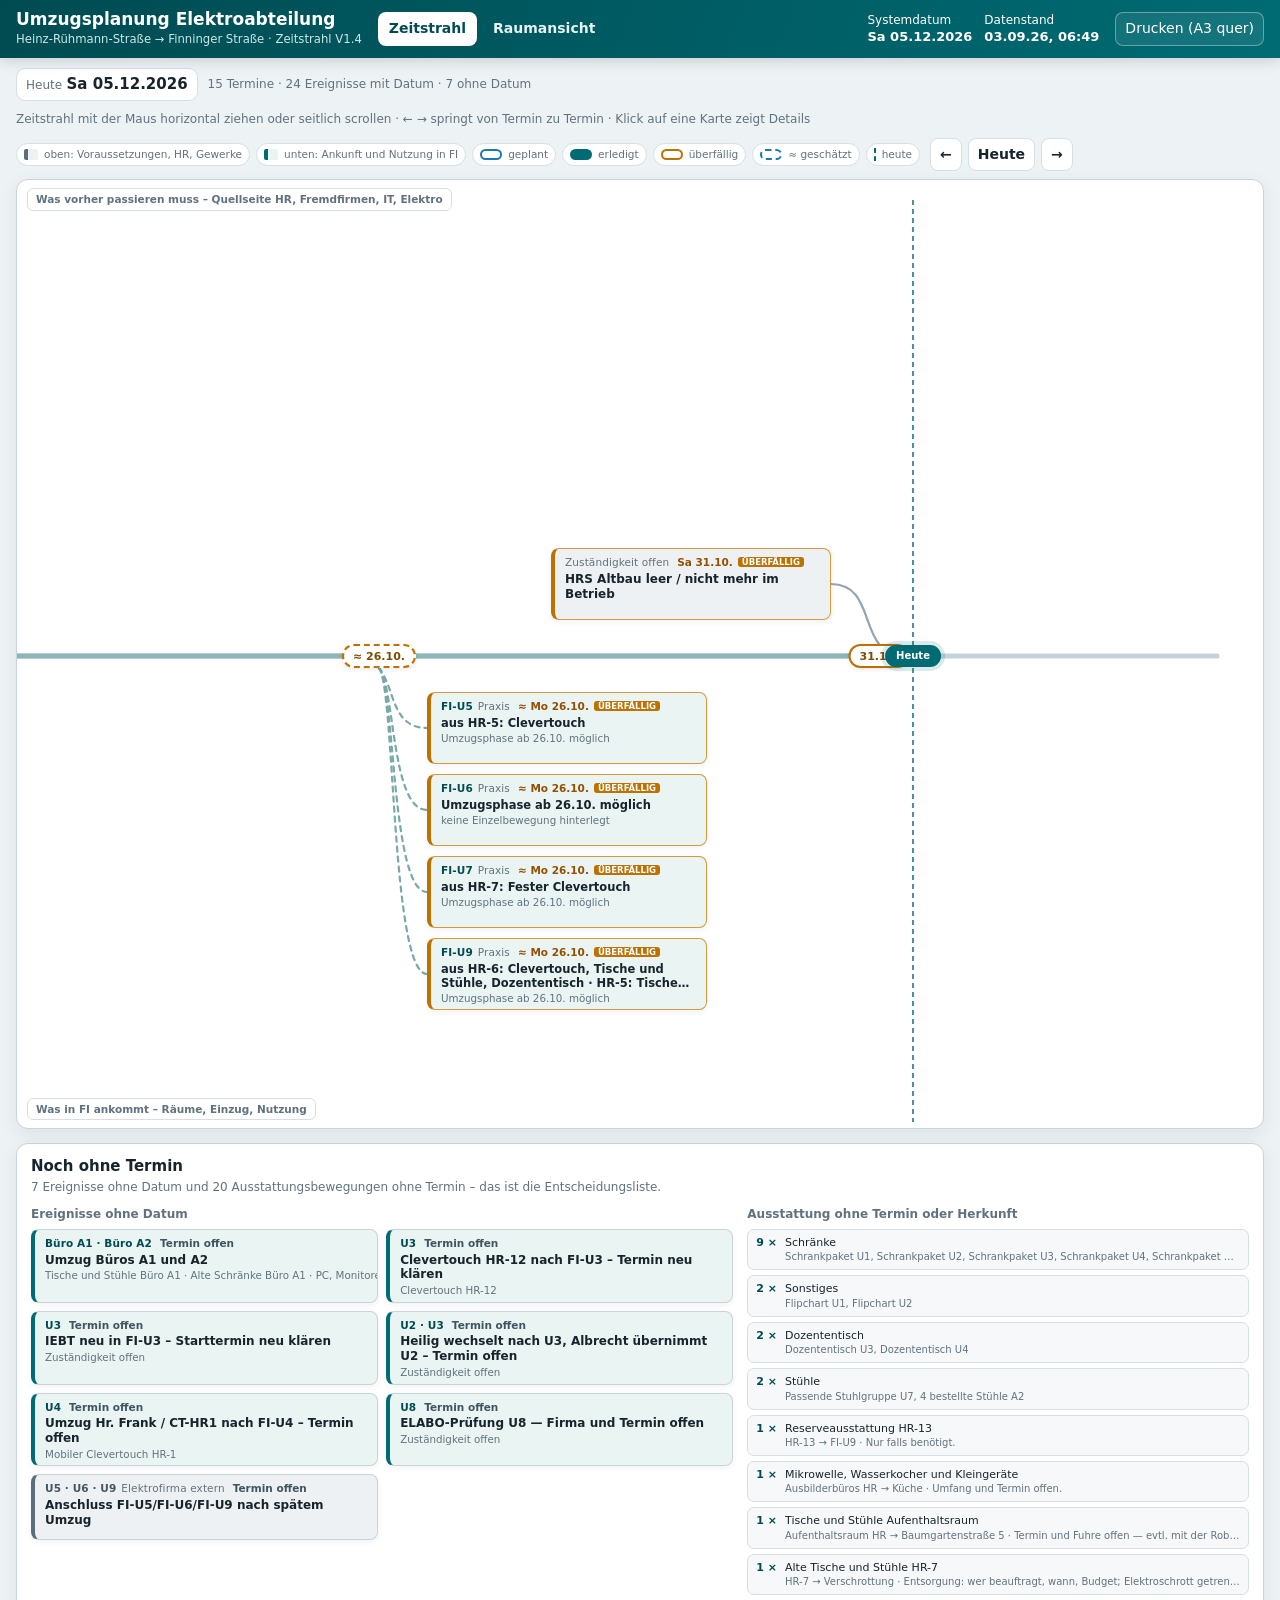
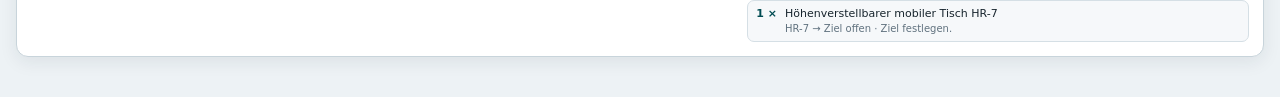
==== commit 1dd23e8e: "Zeitstrahl V1.4: Zielkarten eindeutig zuordnen und Quelltext aufräumen" ====
--- a/index.html
+++ b/index.html
@@ -4,47 +4,17 @@
   <meta charset="utf-8">
   <meta name="viewport" content="width=device-width, initial-scale=1">
   <title>Umzugsplanung Elektroabteilung – Zeitstrahl</title>
-  <style>
-    :root{
-      --bg:#edf2f5;--surface:#fff;--surface-2:#f6f8fa;--ink:#17242d;--muted:#61727f;
-      --line:#d5dfe5;--brand:#006b73;--brand-dark:#004b52;--accent:#1c78b5;
-      --good:#14795f;--warn:#a36a00;--bad:#b42318;--shadow:0 5px 18px rgba(23,36,45,.08);
-      --source:#5b6e7c;--source-soft:#eef1f4;--target:#006b73;--target-soft:#e9f4f3;
-      --axis:#c6d2d9;--axis-past:#8db6b9;
-    }
-    *{box-sizing:border-box}
-    html{scroll-behavior:smooth}
-    body{margin:0;background:var(--bg);color:var(--ink);font:14px/1.4 "Segoe UI",system-ui,sans-serif}
-    button,input,select{font:inherit}button{cursor:pointer}button:disabled{cursor:not-allowed;opacity:.5}a{color:inherit}
-    .app-header{position:sticky;top:0;z-index:30;display:flex;align-items:center;gap:16px;min-height:58px;padding:7px 16px;background:linear-gradient(110deg,var(--brand-dark),var(--brand));color:white;box-shadow:0 2px 14px rgba(0,0,0,.17)}
-    .brand{min-width:245px}.brand h1{margin:0;font-size:17px;line-height:1.2}.brand small{color:#cbe8e6}
-    .main-nav{display:flex;gap:5px}.nav-btn{display:inline-block;border:0;border-radius:8px;padding:7px 11px;background:transparent;color:#e6f3f2;font-weight:650;text-decoration:none}.nav-btn:hover{background:rgba(255,255,255,.12)}.nav-btn.active{background:white;color:var(--brand-dark)}
-    .header-meta{display:flex;align-items:center;gap:12px;margin-left:auto;font-size:12px}.header-meta strong{font-size:13px}.header-actions{display:flex;align-items:center;gap:6px}.header-btn{border:1px solid rgba(255,255,255,.35);border-radius:8px;padding:6px 9px;background:rgba(255,255,255,.08);color:white}.header-btn:hover{background:rgba(255,255,255,.18)}
-    .page{max-width:none;margin:0;padding:10px 16px 40px}.view-toolbar{display:flex;flex-wrap:wrap;align-items:center;gap:10px;margin-bottom:8px}.date-chip{padding:5px 9px;border-radius:9px;background:var(--surface);border:1px solid var(--line)}.date-chip strong{font-size:15px}.view-hint{color:var(--muted);font-size:12px}.view-toolbar .spacer{margin-left:auto}
-    .tl-controls{display:flex;align-items:center;gap:6px}.tl-btn{border:1px solid var(--line);border-radius:8px;padding:6px 9px;background:var(--surface);color:var(--ink);font-weight:650}.tl-btn:hover{background:#edf4f7}
-    .legend{display:flex;flex-wrap:wrap;gap:6px}.legend-item{display:inline-flex;align-items:center;gap:6px;padding:3px 7px;border-radius:999px;background:var(--surface);border:1px solid var(--line);font-size:10.5px;color:var(--muted)}.lg-pill{display:inline-block;width:22px;height:11px;border-radius:999px;border:2px solid var(--accent);background:white}.lg-pill.done{background:var(--brand);border-color:var(--brand)}.lg-pill.overdue{border-color:#bd7100}.lg-pill.est{border-style:dashed}.lg-bar{display:inline-block;width:14px;height:11px;border-radius:2px;border-left:4px solid var(--source);background:var(--source-soft)}.lg-bar.target{border-left-color:var(--target);background:var(--target-soft)}.lg-today{display:inline-block;width:2px;height:13px;border-left:2px dashed var(--brand)}
-
-    .canvas-wrap{position:relative;border:1px solid #c8d4db;border-radius:12px;background:var(--surface);box-shadow:var(--shadow);overflow:hidden}
-    .canvas-scroll{overflow:auto;overscroll-behavior-x:contain;cursor:grab;touch-action:pan-y;scrollbar-gutter:stable}
-    .canvas-scroll.dragging{cursor:grabbing;user-select:none}.canvas{position:relative}.canvas svg{position:absolute;inset:0;width:100%;height:100%;display:block;pointer-events:none}
-    .axis{stroke:var(--axis);stroke-width:5;stroke-linecap:round;fill:none}.axis-past{stroke:var(--axis-past);stroke-width:5;stroke-linecap:round;fill:none}.branch{stroke:#9fb0ba;stroke-width:2.2;fill:none;stroke-linecap:round}.branch.source{stroke:#93a5b0}.branch.target{stroke:#78aaa7}.branch.est{stroke-dasharray:5 5}.branch.done{stroke:var(--brand);opacity:.68}.today-line{stroke:var(--brand);stroke-width:2;stroke-dasharray:5 4;opacity:.72}.break-mark{stroke:var(--surface);stroke-width:9;stroke-linecap:round}.break-mark2{stroke:#8a9ba5;stroke-width:2;stroke-linecap:round}.break-label{position:absolute;transform:translateX(-50%);padding:1px 6px;border-radius:999px;background:var(--surface-2);border:1px solid var(--line);color:var(--muted);font-size:10px;white-space:nowrap;pointer-events:none}
-    .knot{position:absolute;transform:translate(-50%,-50%);display:flex;align-items:center;justify-content:center;height:24px;padding:0 9px;border:2px solid var(--accent);border-radius:999px;background:var(--surface);color:var(--ink);font-size:11px;font-weight:800;white-space:nowrap;z-index:3;box-shadow:0 1px 4px rgba(23,36,45,.12);cursor:default}.knot.est{border-style:dashed}.knot.past{border-color:#a3b3bd;color:#4b5b66}.knot.overdue{border-color:#bd7100;color:#7c4d00}.knot.done{background:var(--brand);border-color:var(--brand);color:white}.knot.today{border-color:var(--brand);border-width:3px;color:var(--brand-dark);box-shadow:0 0 0 4px rgba(0,107,115,.14)}.knot.today.plain{background:var(--brand);color:white;border-width:2px;height:22px;font-size:10px}.today-word{margin-right:6px;padding:0 5px;border-radius:4px;background:var(--brand);color:white;font-size:9.5px;letter-spacing:.02em}
-    .card{position:absolute;z-index:2;display:flex;flex-direction:column;justify-content:flex-start;gap:2px;padding:6px 9px 5px 10px;border:1px solid #c9d4da;border-left:4px solid var(--source);border-radius:8px;background:var(--source-soft);color:var(--ink);text-align:left;overflow:hidden;box-shadow:0 2px 6px rgba(23,36,45,.06);transition:box-shadow .15s,transform .15s;cursor:pointer}.card.target{border-left-color:var(--target);background:var(--target-soft)}.card:hover,.card:focus-visible{box-shadow:0 5px 14px rgba(23,36,45,.16);z-index:6;outline:none}.card:focus-visible{box-shadow:0 0 0 3px rgba(28,120,181,.35),0 5px 14px rgba(23,36,45,.16)}.card.done{opacity:.62}.card.done .c-title::before{content:"✓ ";color:var(--good)}.card.overdue{border-color:#d59a3a;border-left-color:#bd7100}.c-top{display:flex;align-items:baseline;justify-content:space-between;gap:8px;min-width:0}.c-where{flex:1;min-width:0;overflow:hidden;white-space:nowrap;text-overflow:ellipsis;font-size:10.5px;font-weight:700;color:#44565f;letter-spacing:.01em}.card.target .c-where{color:var(--brand-dark)}.c-where .kicker{font-weight:500;color:var(--muted);margin-left:5px}.c-where .kicker.solo{margin-left:0}.c-date{flex:0 0 auto;font-size:10.5px;font-weight:700;color:#3e5560;white-space:nowrap}.card.overdue .c-date{color:#944f00}.c-date .tag{margin-left:5px;padding:0 4px;border-radius:3px;background:#bd7100;color:white;font-size:8.5px;font-weight:800;vertical-align:1px}.c-title{display:-webkit-box;overflow:hidden;font-size:12px;font-weight:750;line-height:1.22;-webkit-box-orient:vertical;-webkit-line-clamp:2}.card.target.room .c-title{font-weight:600;font-size:11.5px}.c-meta{overflow:hidden;white-space:nowrap;text-overflow:ellipsis;color:var(--muted);font-size:10.3px;line-height:1.25}.c-meta .empty{color:#8a5a00;font-weight:650}
-    .lane-label{position:absolute;left:10px;z-index:4;padding:3px 8px;border-radius:6px;background:rgba(255,255,255,.9);border:1px solid var(--line);color:var(--muted);font-size:10.5px;font-weight:700;pointer-events:none}.lane-label.top{top:8px}.lane-label.bottom{bottom:8px}
-
-    .undated{margin-top:14px;padding:12px 14px 14px;border:1px solid #c8d4db;border-radius:12px;background:var(--surface);box-shadow:var(--shadow)}.undated h2{margin:0;font-size:15px}.undated .sub{margin:2px 0 10px;color:var(--muted);font-size:12px}.undated-grid{display:grid;grid-template-columns:minmax(0,1.4fr) minmax(0,1fr);gap:14px}.undated-cards{display:grid;grid-template-columns:repeat(auto-fill,minmax(300px,1fr));gap:8px;align-content:start}.undated .card{position:static;width:100%;height:auto;min-height:66px}.undated h3{margin:0 0 6px;font-size:12px;color:var(--muted);font-weight:700}.asset-list{display:grid;gap:5px;margin:0;padding:0;list-style:none}.asset-list li{display:grid;grid-template-columns:auto 1fr;gap:8px;align-items:baseline;padding:5px 8px;border:1px solid var(--line);border-radius:7px;background:var(--surface-2);font-size:11px}.asset-list .count{font-weight:800;color:var(--brand-dark);white-space:nowrap}.asset-list .what{min-width:0;overflow:hidden;white-space:nowrap;text-overflow:ellipsis}.asset-list .what small{display:block;color:var(--muted);font-size:10px;white-space:nowrap;overflow:hidden;text-overflow:ellipsis}
-    .popover{position:fixed;z-index:60;width:min(360px,calc(100vw - 24px));padding:12px;border:1px solid var(--line);border-radius:11px;background:var(--surface);box-shadow:0 14px 38px rgba(23,36,45,.24);pointer-events:none}.popover.pinned{pointer-events:auto}.popover[hidden]{display:none}.popover-close{position:absolute;top:5px;right:7px;border:0;background:transparent;color:var(--muted);font-size:18px}.popover h3{margin:0 25px 8px 0;font-size:14px}.popover dl{display:grid;grid-template-columns:82px 1fr;gap:4px 8px;margin:0;font-size:11px}.popover dt{color:var(--muted)}.popover dd{margin:0;font-weight:650}.popover ul{margin:8px 0 0;padding:8px 0 0;border-top:1px solid var(--line);list-style:none;font-size:11px}.popover li{padding:2px 0}.popover li small{color:var(--muted)}.popover-note{margin:8px 0 0;padding-top:7px;border-top:1px solid var(--line);color:var(--muted);font-size:11px}.toast{position:fixed;right:18px;bottom:18px;z-index:100;max-width:380px;padding:11px 14px;border-radius:10px;background:var(--brand-dark);color:white;box-shadow:var(--shadow)}.toast[hidden]{display:none}.empty-state{padding:40px;color:var(--muted);text-align:center}
-    .list-view{display:none}
-    @media(max-width:760px){.canvas-wrap,.legend,.header-meta,.tl-controls{display:none}.list-view{display:block}.list-knot{margin:14px 0 6px;display:flex;align-items:center;gap:8px}.list-knot .knot{position:static;transform:none}.list-knot .lk-line{flex:1;height:2px;background:var(--axis)}.list-view .card{position:static;width:calc(100% - 18px);height:auto;min-height:0;margin:6px 0 6px 18px}.list-view .card.source{margin-left:0;margin-right:18px}.undated-grid{grid-template-columns:1fr}.app-header{flex-wrap:wrap}.brand{min-width:0}}
-    @media(prefers-reduced-motion:reduce){*{scroll-behavior:auto!important;transition:none!important}}
-    @media print{*{-webkit-print-color-adjust:exact!important;print-color-adjust:exact!important}html,body{background:white}.app-header,.tl-controls,.view-hint,.popover,.toast,.list-view{display:none!important}.page{padding:0}.canvas-wrap{border:0;box-shadow:none;border-radius:0;overflow:visible}.canvas-scroll{overflow:hidden;cursor:default}.undated{break-inside:avoid;box-shadow:none}.lane-label{font-size:8px;padding:2px 6px}.print-title{display:block!important}}
-    .print-title{display:none;margin:0 0 6px;font-size:16px}.print-title small{font-weight:500;color:var(--muted)}
+  <link rel="stylesheet" href="timeline.css">
+  <style id="printPageStyle">
+@page {
+  size:A3 landscape;
+  margin:8mm
+}
   </style>
-  <style id="printPageStyle">@page{size:A3 landscape;margin:8mm}</style>
 </head>
 <body>
   <header class="app-header">
-    <div class="brand"><h1>Umzugsplanung Elektroabteilung</h1><small>Heinz-Rühmann-Straße → Finninger Straße · Zeitstrahl V1.3</small></div>
+    <div class="brand"><h1>Umzugsplanung Elektroabteilung</h1><small>Heinz-Rühmann-Straße → Finninger Straße · Zeitstrahl V1.4</small></div>
     <nav class="main-nav" aria-label="Ansichten"><span class="nav-btn active" aria-current="page">Zeitstrahl</span><a class="nav-btn" href="raumansicht.html">Raumansicht</a></nav>
     <div class="header-meta"><span>Systemdatum<br><strong id="systemDate"></strong></span><span>Datenstand<br><strong id="dataTimestamp"></strong></span></div>
     <div class="header-actions"><button class="header-btn" id="printBtn" type="button">Drucken (A3 quer)</button></div>
@@ -62,60 +32,7 @@
   </section>
   <div class="popover" id="popover" role="dialog" aria-label="Details" hidden><button class="popover-close" id="popoverClose" type="button" aria-label="Schließen">×</button><div id="popoverContent"></div></div><div class="toast" id="toast" role="status" aria-live="polite" hidden></div>
 
-  <script id="engine">
-  const TL=(()=>{"use strict";
-    const dayMs=86400000,WD=["So","Mo","Di","Mi","Do","Fr","Sa"];
-    const GEO={unit:100,minU:1,maxU:5,breakDays:14,breakU:3.2,x0:370,cardW:280,cardH:72,pitch:82,branchGap:48,gap:10,corridor:36,padTop:30,padBottom:26,padRight:56,pillHalf:12};
-    function isoDay(iso){if(!iso)return null;const[y,m,d]=iso.split("-").map(Number);return Math.floor(Date.UTC(y,m-1,d)/dayMs)}
-    function parts(iso){const[y,m,d]=iso.split("-").map(Number);return{y,m,d,wd:WD[new Date(Date.UTC(y,m-1,d)).getUTCDay()]}}
-    const two=n=>String(n).padStart(2,"0");function fmtShort(iso){const p=parts(iso);return`${two(p.d)}.${two(p.m)}.`}function fmtRange(a,b){if(!b||b===a)return fmtShort(a);const A=parts(a),B=parts(b);return A.m===B.m&&A.y===B.y?`${two(A.d)}.–${fmtShort(b)}`:`${fmtShort(a)}–${fmtShort(b)}`}function fmtWd(a,b){if(!a)return"Termin offen";const A=parts(a);if(!b||b===a)return`${A.wd} ${fmtShort(a)}`;const B=parts(b);return A.m===B.m&&A.y===B.y?`${A.wd} ${two(A.d)}.–${B.wd} ${fmtShort(b)}`:`${A.wd} ${fmtShort(a)} – ${B.wd} ${fmtShort(b)}`}function fmtLong(iso){if(!iso)return"Termin offen";const p=parts(iso);return`${p.wd} ${two(p.d)}.${two(p.m)}.${p.y}`}
-
-    function buildModel(data,todayISO){
-      const locById=id=>data.locations.find(x=>x.id===id),locName=id=>locById(id)?.name||id||"offen",locIndex=id=>{const i=data.locations.findIndex(x=>x.id===id);return i<0?999:i},evById=id=>data.events.find(x=>x.id===id),person=id=>data.people.find(x=>x.id===id)?.name||id||"—",cat=id=>data.categories.find(x=>x.id===id),asset=id=>data.assets.find(x=>x.id===id),kindLabel=loc=>!loc?"":loc.type||({buero:"Büro",nebenraum:"Nebenraum",lager:"Lager",quelle:"Quelle",system:""}[loc.kind]||""),roomShort=id=>String(id).replace(/^FI-/,""),respLabel=id=>!id||id==="offen"?"Zuständigkeit offen":person(id);
-      const events=data.events.filter(e=>e.status!=="cancelled"),activeMoves=data.moves.filter(m=>m.status!=="cancelled"&&(!m.eventId||evById(m.eventId)?.status!=="cancelled")&&asset(m.assetId)?.active!==false),movesOf=ev=>activeMoves.filter(m=>m.eventId===ev.id),today=isoDay(todayISO);
-      const isFITarget=id=>{const l=locById(id);return!!l&&(l.visible==="main"||l.visible==="side"||id==="FI-LAGER")};
-      const splitMoves=ev=>{const all=movesOf(ev);return{all,fi:all.filter(m=>isFITarget(m.to)),out:all.filter(m=>!isFITarget(m.to))}};
-      function laneOf(ev){const explicit=String(ev.timelineLane||"").toLowerCase();if(explicit==="source"||explicit==="quelle")return"source";if(explicit==="target"||explicit==="ziel")return"target";const sm=splitMoves(ev);if(sm.fi.length)return"target";if(sm.out.length)return"source";if(!(ev.affectedRooms||[]).length)return"source";if(["elektrofirma","baur"].includes(ev.responsible))return"source";return"target"}
-      const evState=ev=>{const day=isoDay(ev.date),end=isoDay(ev.endDate||ev.date),done=ev.status==="done",overdue=!done&&end!==null&&end<today;return{done,overdue,past:day!==null&&day<today,isToday:day===today}};
-      const knotMap=new Map(),knotFor=date=>{if(!knotMap.has(date))knotMap.set(date,{date,endDate:date,events:[],standaloneMoves:[]});return knotMap.get(date)};
-      for(const ev of events)if(ev.date){const k=knotFor(ev.date);k.events.push(ev);if(ev.endDate&&ev.endDate>k.endDate)k.endDate=ev.endDate}for(const m of activeMoves)if(!m.eventId&&m.date)knotFor(m.date).standaloneMoves.push(m);const knots=[...knotMap.values()].sort((a,b)=>a.date<b.date?-1:1);
-      const makeSourceCard=(ev,knot)=>{const st=evState(ev);return{kind:"event",lane:"source",id:`s:${ev.id}`,event:ev,knot,title:ev.title,where:(ev.affectedRooms||[]).map(roomShort).join(" · "),kicker:respLabel(ev.responsible),dateText:fmtWd(ev.date,ev.endDate),estimated:!!ev.estimated,...st,note:ev.note||"",rooms:(ev.affectedRooms||[]).map(locName),moves:[]}};
-      const assetLine=m=>asset(m.assetId)?.label||m.assetId,stripSource=(label,from)=>String(label).replace(new RegExp(`\\s*${String(from).replace(/[.*+?^${}()|[\]\\]/g,"\\$&")}(?![\\w-])`),"").replace(/\s{2,}/g," ").trim()||label;
-      const assetsBySource=moves=>{const by=new Map();for(const m of moves){if(!by.has(m.from))by.set(m.from,[]);by.get(m.from).push(stripSource(assetLine(m),m.from))}return[...by.entries()].map(([from,labels])=>`${locName(from)}: ${labels.join(", ")}`).join(" · ")};
-      const makeOutboundCard=(moves,knot,ev=null)=>{const tos=[...new Set(moves.map(m=>m.to))],done=moves.every(m=>m.status==="done"),estimated=!!ev?.estimated,overdue=!done&&knot&&isoDay(knot.endDate||knot.date)<today;return{kind:"outbound",lane:"source",id:`o:${ev?ev.id:knot?.date||"open"}:${tos.join("+")}`,event:ev,knot,title:moves.map(m=>`${locName(m.from)} → ${locName(m.to)}: ${assetLine(m)}`).join(" · "),where:tos.map(locName).join(" · "),kicker:ev?respLabel(ev.responsible):respLabel(moves[0]?.responsible),dateText:knot?fmtWd(ev?.date||knot.date,ev?.endDate||""):"Termin offen",estimated,done,overdue,past:knot?isoDay(knot.date)<today:false,moves,note:ev?.note||"",rooms:[]}};
-      const makeRoomCard=(loc,group,knot)=>{const evs=[...group.events],moves=group.moves,allDone=moves.length?moves.every(m=>m.status==="done"):evs.length?evs.every(e=>e.status==="done"):false,anyEst=evs.some(e=>e.estimated),overdue=!allDone&&!!knot&&isoDay(knot.endDate||knot.date)<today,responsibles=[...new Set([...moves.map(m=>m.responsible),...evs.map(e=>e.responsible)].filter(Boolean))].map(person),dateText=knot?fmtWd(evs.length?evs[0].date:knot.date,evs.length?evs.map(e=>e.endDate).filter(Boolean).sort().at(-1):""):"Termin offen",eventText=[...new Set(evs.map(e=>e.title))].join(" / "),notes=[...new Set([...evs.map(e=>e.note),...moves.map(m=>m.note)].filter(Boolean))].join(" "),title=moves.length?`aus ${assetsBySource(moves)}`:eventText;return{kind:"room",lane:"target",id:`r:${knot?knot.date:"open"}:${loc.id}`,loc,knot,events:evs,moves,title,where:loc.name,kicker:kindLabel(loc),dateText,estimated:anyEst,done:allDone,overdue,past:knot?isoDay(knot.date)<today:false,meta:moves.length?eventText:(evs.length?"keine Einzelbewegung hinterlegt":""),noAssets:!moves.length,openScope:false,responsibles,note:notes}};
-      const makeEventTargetCard=(ev,knot)=>{const st=evState(ev);return{kind:"event",lane:"target",id:`t:${ev.id}`,event:ev,knot,title:ev.title,where:(ev.affectedRooms||[]).map(roomShort).join(" · ")||"FI",kicker:"",dateText:fmtWd(ev.date,ev.endDate),estimated:!!ev.estimated,...st,meta:respLabel(ev.responsible),note:ev.note||"",rooms:(ev.affectedRooms||[]).map(locName),moves:[]}};
-      const buildTargetCards=(evs,standalone,knot)=>{const groups=new Map(),eventOnly=[],g=id=>{if(!groups.has(id))groups.set(id,{moves:[],events:new Set()});return groups.get(id)};for(const ev of evs){const sm=splitMoves(ev),mv=sm.fi;if(mv.length){for(const m of mv){g(m.to).moves.push(m);g(m.to).events.add(ev)}for(const r of ev.affectedRooms||[])if(isFITarget(r))g(r).events.add(ev)}else eventOnly.push(ev)}for(const m of standalone.filter(m=>isFITarget(m.to)))g(m.to).moves.push(m);const roomCards=[...groups.entries()].sort((a,b)=>locIndex(a[0])-locIndex(b[0])).map(([id,group])=>makeRoomCard(locById(id)||{id,name:locName(id),kind:"system"},group,knot));return[...eventOnly.map(e=>makeEventTargetCard(e,knot)),...roomCards]};
-      for(const k of knots){const src=[],tgt=[];for(const ev of k.events){const lane=laneOf(ev),sm=splitMoves(ev);if(lane==="source"){const c=makeSourceCard(ev,k);c.moves=sm.out.length?sm.out:sm.all;src.push(c)}else tgt.push(ev);if(lane==="target"&&sm.out.length)src.push(makeOutboundCard(sm.out,k,ev))}for(const m of k.standaloneMoves.filter(m=>!isFITarget(m.to)))src.push(makeOutboundCard([m],k));k.source=src;k.target=buildTargetCards(tgt,k.standaloneMoves,k);k.label=fmtRange(k.date,k.endDate);k.estimated=k.events.length>0&&k.events.every(e=>e.estimated);k.done=k.events.length>0&&k.events.every(e=>e.status==="done")&&k.standaloneMoves.every(m=>m.status==="done");k.past=isoDay(k.date)<today;k.isToday=isoDay(k.date)===today;k.overdue=!k.done&&isoDay(k.endDate||k.date)<today}
-      const undatedEvents=events.filter(e=>!e.date).map(ev=>{const lane=laneOf(ev),sm=splitMoves(ev);if(lane==="source"){const c=makeSourceCard(ev,null);c.moves=sm.out.length?sm.out:sm.all;return c}if(!sm.fi.length)return makeEventTargetCard(ev,null);const c=makeEventTargetCard(ev,null);c.where=[...new Set(sm.fi.map(m=>m.to))].map(id=>roomShort(locName(id))).join(" · ");c.meta=sm.fi.map(assetLine).join(" · ");c.moves=sm.fi;return c});
-      const looseMoves=activeMoves.filter(m=>!m.eventId&&!m.date&&m.status!=="done"),isPlaceholder=m=>["OFFEN","BESCHAFFUNG"].includes(m.from),aggMap=new Map();for(const m of looseMoves.filter(isPlaceholder)){const a=asset(m.assetId),key=a?.category||"other";if(!aggMap.has(key))aggMap.set(key,{category:cat(key)?.name||key,items:[]});aggMap.get(key).items.push({label:a?.label||m.assetId,to:locName(m.to),from:locName(m.from),note:m.note||a?.note||""})}const undatedAssets={aggregated:[...aggMap.values()].sort((a,b)=>b.items.length-a.items.length),single:looseMoves.filter(m=>!isPlaceholder(m)).map(m=>({label:asset(m.assetId)?.label||m.assetId,from:locName(m.from),to:m.to==="OFFEN"?"Ziel offen":locName(m.to),note:m.note||"",responsible:person(m.responsible)}))};
-      const heuristic=events.map(ev=>({id:ev.id,title:ev.title,lane:laneOf(ev),explicit:!!ev.timelineLane}));return{knots,undatedEvents,undatedAssets,todayISO,heuristic,helpers:{locName,person,asset,cat}}
-    }
-
-    function assignRows(knots,lane){const rows=[];let maxRow=0;for(const k of knots){for(const card of k[lane]){let row=0;while(true){const x1=lane==="source"?k.x-GEO.branchGap-GEO.cardW:k.x+GEO.branchGap,x2=x1+GEO.cardW;rows[row]=rows[row]||[];if(!rows[row].some(([a,b])=>a<x2+GEO.gap&&x1-GEO.gap<b)){rows[row].push([x1,x2]);card.row=row+1;maxRow=Math.max(maxRow,row+1);break}row++}}}return maxRow}
-    function layout(model){const G=GEO,ks=model.knots,breaks=[];let x=G.x0;ks.forEach((k,i)=>{if(i>0){const days=isoDay(k.date)-isoDay(ks[i-1].date);let u;if(days>G.breakDays){u=Math.max(G.breakU,(G.cardW+G.branchGap+20)/G.unit);breaks.push({x:x+u*G.unit/2,days})}else u=Math.min(G.maxU,Math.max(G.minU,days));x+=u*G.unit}k.x=x});const srcRows=Math.max(1,assignRows(ks,"source")),tgtRows=Math.max(1,assignRows(ks,"target")),axisY=G.padTop+srcRows*G.pitch+G.corridor,height=axisY+G.corridor+tgtRows*G.pitch+G.padBottom,width=(ks.length?ks.at(-1).x:G.x0)+G.branchGap+G.cardW+G.padRight,cards=[];for(const k of ks){for(const c of k.source){c.x=k.x-G.branchGap-G.cardW;c.y=axisY-G.corridor-(c.row-1)*G.pitch-G.cardH;c.mid=c.y+G.cardH/2;cards.push(c)}for(const c of k.target){c.x=k.x+G.branchGap;c.y=axisY+G.corridor+(c.row-1)*G.pitch;c.mid=c.y+G.cardH/2;cards.push(c)}}const t=isoDay(model.todayISO);let todayX=null;if(ks.length){const exact=ks.find(k=>isoDay(k.date)===t);if(exact)todayX=exact.x;else if(t<isoDay(ks[0].date))todayX=ks[0].x-34;else if(t>isoDay(ks.at(-1).date))todayX=ks.at(-1).x+34;else for(let i=1;i<ks.length;i++){const a=isoDay(ks[i-1].date),b=isoDay(ks[i].date);if(t>a&&t<b){todayX=ks[i-1].x+(t-a)/(b-a)*(ks[i].x-ks[i-1].x);break}}}return{width,height,axisY,srcRows,tgtRows,breaks,todayX,cards}}
-    return{GEO,buildModel,layout,isoDay,fmtShort,fmtRange,fmtWd,fmtLong}
-  })();(typeof window!=="undefined"?window:globalThis).TL=TL;
-  </script>
-
-  <script>
-  (()=>{"use strict";const $=(s,r=document)=>r.querySelector(s),$$=(s,r=document)=>[...r.querySelectorAll(s)],esc=v=>String(v??"").replace(/[&<>"']/g,c=>({"&":"&amp;","<":"&lt;",">":"&gt;",'"':"&quot;","'":"&#39;"}[c]));let data=null,model=null,geo=null,popoverPinned=false,toastTimer=0;const cardIndex=new Map();
-    function localTodayISO(){const d=new Date();return`${d.getFullYear()}-${String(d.getMonth()+1).padStart(2,"0")}-${String(d.getDate()).padStart(2,"0")}`}function formatTime(iso){if(!iso)return"—";return new Intl.DateTimeFormat("de-DE",{dateStyle:"short",timeStyle:"short"}).format(new Date(iso))}function showToast(msg,error=false){const n=$("#toast");n.textContent=msg;n.style.background=error?"var(--bad)":"var(--brand-dark)";n.hidden=false;clearTimeout(toastTimer);toastTimer=setTimeout(()=>n.hidden=true,3600)}
-    function cardHtml(c,positioned){const cls=["card",c.lane,c.kind==="room"?"room":"",c.done?"done":"",c.overdue?"overdue":""].filter(Boolean).join(" "),style=positioned?` style="left:${c.x}px;top:${c.y}px;width:${TL.GEO.cardW}px;height:${TL.GEO.cardH}px"`:"",date=`${c.estimated?"≈ ":""}${esc(c.dateText)}${c.overdue?'<span class="tag">ÜBERFÄLLIG</span>':""}`,meta=c.kind==="room"?(c.meta?esc(c.meta):""):(c.lane==="source"?"":esc(c.meta||"")),where=`${esc(c.where)}${c.kicker?`<span class="kicker${c.where?"":" solo"}">${esc(c.kicker)}</span>`:""}`,aria=`${c.where}, ${c.title}, ${c.dateText}${c.done?", erledigt":c.overdue?", überfällig":""}`;return`<button class="${cls}" type="button" data-card="${esc(c.id)}"${style} aria-label="${esc(aria)}"><span class="c-top"><span class="c-where">${where}</span><span class="c-date">${date}</span></span><span class="c-title">${esc(c.title)}</span>${meta?`<span class="c-meta">${meta}</span>`:""}</button>`}
-    function branchPath(c){const G=TL.GEO,source=c.lane==="source",sx=source?c.x+G.cardW:c.x,sy=c.mid,ex=c.knot.x,ey=geo.axisY+(source?-G.pillHalf:G.pillHalf),dx=Math.abs(ex-sx),bend=Math.max(24,Math.min(72,dx*.75));if(source)return`M${sx},${sy} C${sx+bend},${sy} ${ex-bend*.45},${ey-20} ${ex},${ey}`;return`M${ex},${ey} C${ex+bend*.45},${ey+20} ${sx-bend},${sy} ${sx},${sy}`}
-    function renderCanvas(){const G=TL.GEO,ks=model.knots;cardIndex.clear();if(!ks.length){$("#canvas").innerHTML='<div class="empty-state">Keine Termine mit Datum vorhanden.</div>';return}let svg=`<svg viewBox="0 0 ${geo.width} ${geo.height}" preserveAspectRatio="none" aria-hidden="true">`,xStart=20,xEnd=geo.width-G.padRight+10;svg+=`<line class="axis" x1="${xStart}" y1="${geo.axisY}" x2="${xEnd}" y2="${geo.axisY}"/>`;if(geo.todayX!==null)svg+=`<line class="axis-past" x1="${xStart}" y1="${geo.axisY}" x2="${Math.min(geo.todayX,xEnd)}" y2="${geo.axisY}"/>`;for(const b of geo.breaks)svg+=`<line class="break-mark" x1="${b.x-7}" y1="${geo.axisY+8}" x2="${b.x+7}" y2="${geo.axisY-8}"/><line class="break-mark2" x1="${b.x-9}" y1="${geo.axisY+8}" x2="${b.x+1}" y2="${geo.axisY-8}"/><line class="break-mark2" x1="${b.x-1}" y1="${geo.axisY+8}" x2="${b.x+9}" y2="${geo.axisY-8}"/>`;for(const c of geo.cards)svg+=`<path class="branch ${c.lane}${c.estimated?" est":""}${c.done?" done":""}" d="${branchPath(c)}"/>`;if(geo.todayX!==null)svg+=`<line class="today-line" x1="${geo.todayX}" y1="20" x2="${geo.todayX}" y2="${geo.height-6}"/>`;svg+='</svg>';let html=svg;for(const b of geo.breaks)html+=`<span class="break-label" style="left:${b.x}px;top:${geo.axisY+16}px">${b.days} Tage</span>`;for(const k of ks)html+=`<div class="knot${k.estimated?" est":""}${k.done?" done":k.isToday?" today":k.overdue?" overdue":k.past?" past":""}" style="left:${k.x}px;top:${geo.axisY}px" title="${esc(k.events.map(e=>e.title).join("; "))}">${k.isToday?'<span class="today-word">Heute</span>':""}${k.estimated?"≈ ":""}${esc(k.label)}</div>`;if(geo.todayX!==null&&!ks.some(k=>k.isToday))html+=`<div class="knot today plain" style="left:${geo.todayX}px;top:${geo.axisY}px">Heute</div>`;for(const c of geo.cards){cardIndex.set(c.id,c);html+=cardHtml(c,true)}const canvas=$("#canvas");canvas.style.width=`${geo.width}px`;canvas.style.height=`${geo.height}px`;canvas.innerHTML=html;bindCards(canvas)}
-    function renderList(){const ks=model.knots;$("#listView").innerHTML=ks.map(k=>`<div class="list-knot"><div class="knot${k.estimated?" est":""}${k.done?" done":k.isToday?" today":k.overdue?" overdue":k.past?" past":""}">${k.estimated?"≈ ":""}${esc(k.label)}</div><div class="lk-line"></div></div>${k.source.map(c=>cardHtml(c,false)).join("")}${k.target.map(c=>cardHtml(c,false)).join("")}`).join("");bindCards($("#listView"))}
-    function renderUndated(){const u=model.undatedEvents,a=model.undatedAssets,cards=u.map(c=>{cardIndex.set(c.id,c);return cardHtml(c,false)}).join("")||'<p class="view-hint">Keine Ereignisse ohne Termin.</p>',agg=a.aggregated.map(g=>`<li><span class="count">${g.items.length} ×</span><span class="what">${esc(g.category)}<small>${esc(g.items.map(i=>i.label).join(", "))}</small></span></li>`).join(""),single=a.single.map(s=>`<li><span class="count">1 ×</span><span class="what">${esc(s.label)}<small>${esc(s.from)} → ${esc(s.to)}${s.note?" · "+esc(s.note):""}</small></span></li>`).join("");$("#undated").innerHTML=`<h2>Noch ohne Termin</h2><p class="sub">${u.length} Ereignis${u.length===1?"":"se"} ohne Datum und ${a.aggregated.reduce((n,g)=>n+g.items.length,0)+a.single.length} Ausstattungsbewegungen ohne Termin – das ist die Entscheidungsliste.</p><div class="undated-grid"><div><h3>Ereignisse ohne Datum</h3><div class="undated-cards">${cards}</div></div><div><h3>Ausstattung ohne Termin oder Herkunft</h3><ul class="asset-list">${agg}${single}</ul></div></div>`;bindCards($("#undated"))}
-    function bindCards(root){$$(".card",root).forEach(el=>{el.addEventListener("mouseenter",()=>{if(!popoverPinned)showPopover(el,false)});el.addEventListener("mouseleave",()=>{if(!popoverPinned)hidePopover()});el.addEventListener("focus",()=>{if(!popoverPinned)showPopover(el,false)});el.addEventListener("blur",()=>{if(!popoverPinned)hidePopover()});el.addEventListener("click",()=>{popoverPinned=true;showPopover(el,true)})})}
-    function showPopover(el,pin){const c=cardIndex.get(el.dataset.card);if(!c)return;const h=model.helpers;let html="";if(c.kind==="room"){const evs=c.events.map(e=>e.title+(e.estimated?" ≈":"")).join("; ")||"—";html=`<h3>${esc(c.where)}</h3><dl><dt>Termin</dt><dd>${c.estimated?"≈ ":""}${esc(c.dateText)}</dd><dt>Ereignis</dt><dd>${esc(evs)}</dd><dt>Zuständig</dt><dd>${esc(c.responsibles.join(", ")||"—")}</dd><dt>Status</dt><dd>${c.done?"erledigt":c.overdue?"überfällig":"geplant"}</dd></dl>`;if(c.moves.length)html+=`<ul>${c.moves.map(m=>`<li>${esc(h.asset(m.assetId)?.label||m.assetId)} <small>· von ${esc(h.locName(m.from))} · ${m.status==="done"?"erledigt"+(m.actualDate?" "+TL.fmtLong(m.actualDate):""):m.status==="open"?"offen":"geplant"}${m.note?" · "+esc(m.note):""}</small></li>`).join("")}</ul>`;else html+='<p class="popover-note">Für diesen Raum ist an diesem Termin keine einzelne Ausstattungsbewegung hinterlegt; angezeigt wird der Raumzustand aus dem Ereignis.</p>';if(c.note&&!c.moves.length)html+=`<p class="popover-note">${esc(c.note)}</p>`}else{const ev=c.event;html=`<h3>${esc(c.title)}</h3><dl><dt>Termin</dt><dd>${c.estimated?"≈ ":""}${esc(c.dateText)}</dd><dt>Zuständig</dt><dd>${esc(ev?h.person(ev.responsible):(c.kicker||"—"))}</dd><dt>Räume</dt><dd>${esc((c.rooms||[]).join(", ")||"—")}</dd><dt>Status</dt><dd>${c.done?"erledigt":c.overdue?"überfällig":"geplant"}</dd><dt>Seite</dt><dd>${c.lane==="source"?"oben – Voraussetzung / Quellseite":"unten – Ankunft in FI"}${ev&&!ev.timelineLane?" (automatisch zugeordnet)":""}</dd></dl>`;if(c.moves?.length)html+=`<ul>${c.moves.map(m=>`<li>${esc(h.asset(m.assetId)?.label||m.assetId)} <small>· ${esc(h.locName(m.from))} → ${esc(h.locName(m.to))}${m.note?" · "+esc(m.note):""}</small></li>`).join("")}</ul>`;if(c.note)html+=`<p class="popover-note">${esc(c.note)}</p>`}$("#popoverContent").innerHTML=html;const pop=$("#popover");pop.hidden=false;pop.classList.toggle("pinned",pin);const r=el.getBoundingClientRect(),w=Math.min(360,window.innerWidth-24);let left=Math.min(window.innerWidth-w-12,Math.max(12,r.left)),top=r.bottom+8;if(top+280>window.innerHeight)top=Math.max(12,r.top-288);pop.style.left=`${left}px`;pop.style.top=`${top}px`}
-    function hidePopover(){popoverPinned=false;const p=$("#popover");p.hidden=true;p.classList.remove("pinned")}
-    function scrollToX(x){const sc=$("#canvasScroll"),anchor=Math.max(120,Math.min(sc.clientWidth*.25,420));sc.scrollTo({left:Math.max(0,x-anchor),behavior:"smooth"})}function scrollToday(){if(geo&&geo.todayX!==null)scrollToX(geo.todayX)}function jumpKnot(dir){const sc=$("#canvasScroll"),anchor=Math.max(120,Math.min(sc.clientWidth*.25,420)),cur=sc.scrollLeft+anchor,xs=model.knots.map(k=>k.x),target=dir>0?xs.find(x=>x>cur+4):[...xs].reverse().find(x=>x<cur-4);if(target!==undefined)scrollToX(target)}
-    function enableDrag(){const sc=$("#canvasScroll");let active=false,startX=0,startScroll=0,moved=false;sc.addEventListener("pointerdown",e=>{if(e.button!==0||e.target.closest(".card,.knot,.break-label,button,a"))return;active=true;moved=false;startX=e.clientX;startScroll=sc.scrollLeft;sc.classList.add("dragging");sc.setPointerCapture(e.pointerId)});sc.addEventListener("pointermove",e=>{if(!active)return;const dx=e.clientX-startX;if(Math.abs(dx)>3)moved=true;sc.scrollLeft=startScroll-dx});const end=e=>{if(!active)return;active=false;sc.classList.remove("dragging");try{sc.releasePointerCapture(e.pointerId)}catch(_){}if(moved)e.preventDefault()};sc.addEventListener("pointerup",end);sc.addEventListener("pointercancel",end);sc.addEventListener("lostpointercapture",()=>{active=false;sc.classList.remove("dragging")})}
-    function renderAll(){const today=localTodayISO();model=TL.buildModel(data,today);geo=TL.layout(model);$("#systemDate").textContent=TL.fmtLong(today);$("#dataTimestamp").textContent=formatTime(data.updatedAt);$("#todayLabel").textContent=TL.fmtLong(today);const nDated=model.knots.reduce((n,k)=>n+k.events.length,0);$("#stats").textContent=`${model.knots.length} Termine · ${nDated} Ereignisse mit Datum · ${model.undatedEvents.length} ohne Datum`;$("#printMeta").textContent=`Datenstand ${formatTime(data.updatedAt)} · gedruckt ${TL.fmtLong(today)}`;renderCanvas();renderList();renderUndated()}
-    async function fetchRemote(){try{const r=await fetch(`data.json?ts=${Date.now()}`,{cache:"no-store"});if(!r.ok)return null;const j=await r.json();if(!j||!Array.isArray(j.events))return null;return j}catch(e){return null}}async function refresh(initial=false){const remote=await fetchRemote();if(remote){if(!data||remote.updatedAt!==data.updatedAt){data=remote;renderAll();if(initial)requestAnimationFrame(scrollToday);else showToast(`Neuer Stand geladen: ${formatTime(data.updatedAt)}`)}}else if(initial)$("#canvas").innerHTML='<div class="empty-state">Der aktuelle Stand (data.json) konnte nicht geladen werden. Diese Seite braucht die Datei neben sich, zum Beispiel über den GitHub-Pages-Link.</div>'}
-    let savedScroll=0;function fitForPrint(){if(!geo)return;const canvas=$("#canvas"),wrap=$("#canvasScroll");savedScroll=wrap.scrollLeft;wrap.scrollLeft=0;const pageW=1520,pageH=1050,s=Math.min(1,pageW/geo.width,pageH/geo.height);canvas.style.zoom=String(s);wrap.style.height=`${Math.ceil(geo.height*s)}px`;wrap.style.width=`${Math.ceil(geo.width*s)}px`}function unfitPrint(){const canvas=$("#canvas"),wrap=$("#canvasScroll");canvas.style.zoom="";wrap.style.height="";wrap.style.width="";wrap.scrollLeft=savedScroll}
-    $("#prevBtn").addEventListener("click",()=>jumpKnot(-1));$("#nextBtn").addEventListener("click",()=>jumpKnot(1));$("#todayBtn").addEventListener("click",scrollToday);$("#popoverClose").addEventListener("click",hidePopover);document.addEventListener("keydown",e=>{if(e.key==="Escape")hidePopover()});document.addEventListener("click",e=>{if(popoverPinned&&!e.target.closest(".card,.popover"))hidePopover()});$("#printBtn").addEventListener("click",()=>{hidePopover();window.print()});window.addEventListener("beforeprint",fitForPrint);window.addEventListener("afterprint",unfitPrint);enableDrag();refresh(true);setInterval(()=>refresh(false),5*60*1000);document.addEventListener("visibilitychange",()=>{if(!document.hidden)refresh(false)})
-  })();
-  </script>
+  <script src="timeline-engine.js"></script>
+  <script src="timeline-ui.js"></script>
 </body>
 </html>
--- a/timeline.css
+++ b/timeline.css
@@ -0,0 +1,751 @@
+:root {
+  --bg:#edf2f5;
+  --surface:#fff;
+  --surface-2:#f6f8fa;
+  --ink:#17242d;
+  --muted:#61727f;
+  --line:#d5dfe5;
+  --brand:#006b73;
+  --brand-dark:#004b52;
+  --accent:#1c78b5;
+  --good:#14795f;
+  --warn:#a36a00;
+  --bad:#b42318;
+  --shadow:0 5px 18px rgba(23,36,45,.08);
+  --source:#5b6e7c;
+  --source-soft:#eef1f4;
+  --target:#006b73;
+  --target-soft:#e9f4f3;
+  --axis:#c6d2d9;
+  --axis-past:#8db6b9;
+}
+* {
+  box-sizing:border-box
+}
+html {
+  scroll-behavior:smooth
+}
+body {
+  margin:0;
+  background:var(--bg);
+  color:var(--ink);
+  font:14px/1.4 "Segoe UI",system-ui,sans-serif
+}
+button,input,select {
+  font:inherit
+}
+button {
+  cursor:pointer
+}
+button:disabled {
+  cursor:not-allowed;
+  opacity:.5
+}
+a {
+  color:inherit
+}
+.app-header {
+  position:sticky;
+  top:0;
+  z-index:30;
+  display:flex;
+  align-items:center;
+  gap:16px;
+  min-height:58px;
+  padding:7px 16px;
+  background:linear-gradient(110deg,var(--brand-dark),var(--brand));
+  color:white;
+  box-shadow:0 2px 14px rgba(0,0,0,.17)
+}
+.brand {
+  min-width:245px
+}
+.brand h1 {
+  margin:0;
+  font-size:17px;
+  line-height:1.2
+}
+.brand small {
+  color:#cbe8e6
+}
+.main-nav {
+  display:flex;
+  gap:5px
+}
+.nav-btn {
+  display:inline-block;
+  border:0;
+  border-radius:8px;
+  padding:7px 11px;
+  background:transparent;
+  color:#e6f3f2;
+  font-weight:650;
+  text-decoration:none
+}
+.nav-btn:hover {
+  background:rgba(255,255,255,.12)
+}
+.nav-btn.active {
+  background:white;
+  color:var(--brand-dark)
+}
+.header-meta {
+  display:flex;
+  align-items:center;
+  gap:12px;
+  margin-left:auto;
+  font-size:12px
+}
+.header-meta strong {
+  font-size:13px
+}
+.header-actions {
+  display:flex;
+  align-items:center;
+  gap:6px
+}
+.header-btn {
+  border:1px solid rgba(255,255,255,.35);
+  border-radius:8px;
+  padding:6px 9px;
+  background:rgba(255,255,255,.08);
+  color:white
+}
+.header-btn:hover {
+  background:rgba(255,255,255,.18)
+}
+.page {
+  max-width:none;
+  margin:0;
+  padding:10px 16px 40px
+}
+.view-toolbar {
+  display:flex;
+  flex-wrap:wrap;
+  align-items:center;
+  gap:10px;
+  margin-bottom:8px
+}
+.date-chip {
+  padding:5px 9px;
+  border-radius:9px;
+  background:var(--surface);
+  border:1px solid var(--line)
+}
+.date-chip strong {
+  font-size:15px
+}
+.view-hint {
+  color:var(--muted);
+  font-size:12px
+}
+.view-toolbar .spacer {
+  margin-left:auto
+}
+.tl-controls {
+  display:flex;
+  align-items:center;
+  gap:6px
+}
+.tl-btn {
+  border:1px solid var(--line);
+  border-radius:8px;
+  padding:6px 9px;
+  background:var(--surface);
+  color:var(--ink);
+  font-weight:650
+}
+.tl-btn:hover {
+  background:#edf4f7
+}
+.legend {
+  display:flex;
+  flex-wrap:wrap;
+  gap:6px
+}
+.legend-item {
+  display:inline-flex;
+  align-items:center;
+  gap:6px;
+  padding:3px 7px;
+  border-radius:999px;
+  background:var(--surface);
+  border:1px solid var(--line);
+  font-size:10.5px;
+  color:var(--muted)
+}
+.lg-pill {
+  display:inline-block;
+  width:22px;
+  height:11px;
+  border-radius:999px;
+  border:2px solid var(--accent);
+  background:white
+}
+.lg-pill.done {
+  background:var(--brand);
+  border-color:var(--brand)
+}
+.lg-pill.overdue {
+  border-color:#bd7100
+}
+.lg-pill.est {
+  border-style:dashed
+}
+.lg-bar {
+  display:inline-block;
+  width:14px;
+  height:11px;
+  border-radius:2px;
+  border-left:4px solid var(--source);
+  background:var(--source-soft)
+}
+.lg-bar.target {
+  border-left-color:var(--target);
+  background:var(--target-soft)
+}
+.lg-today {
+  display:inline-block;
+  width:2px;
+  height:13px;
+  border-left:2px dashed var(--brand)
+}
+.canvas-wrap {
+  position:relative;
+  border:1px solid #c8d4db;
+  border-radius:12px;
+  background:var(--surface);
+  box-shadow:var(--shadow);
+  overflow:hidden
+}
+.canvas-scroll {
+  overflow:auto;
+  overscroll-behavior-x:contain;
+  cursor:grab;
+  touch-action:pan-y;
+  scrollbar-gutter:stable
+}
+.canvas-scroll.dragging {
+  cursor:grabbing;
+  user-select:none
+}
+.canvas {
+  position:relative
+}
+.canvas svg {
+  position:absolute;
+  inset:0;
+  width:100%;
+  height:100%;
+  display:block;
+  pointer-events:none
+}
+.axis {
+  stroke:var(--axis);
+  stroke-width:5;
+  stroke-linecap:round;
+  fill:none
+}
+.axis-past {
+  stroke:var(--axis-past);
+  stroke-width:5;
+  stroke-linecap:round;
+  fill:none
+}
+.branch {
+  stroke:#9fb0ba;
+  stroke-width:2.2;
+  fill:none;
+  stroke-linecap:round
+}
+.branch.source {
+  stroke:#93a5b0
+}
+.branch.target {
+  stroke:#78aaa7
+}
+.branch.est {
+  stroke-dasharray:5 5
+}
+.branch.done {
+  stroke:var(--brand);
+  opacity:.68
+}
+.today-line {
+  stroke:var(--brand);
+  stroke-width:2;
+  stroke-dasharray:5 4;
+  opacity:.72
+}
+.break-mark {
+  stroke:var(--surface);
+  stroke-width:9;
+  stroke-linecap:round
+}
+.break-mark2 {
+  stroke:#8a9ba5;
+  stroke-width:2;
+  stroke-linecap:round
+}
+.break-label {
+  position:absolute;
+  transform:translateX(-50%);
+  padding:1px 6px;
+  border-radius:999px;
+  background:var(--surface-2);
+  border:1px solid var(--line);
+  color:var(--muted);
+  font-size:10px;
+  white-space:nowrap;
+  pointer-events:none
+}
+.knot {
+  position:absolute;
+  transform:translate(-50%,-50%);
+  display:flex;
+  align-items:center;
+  justify-content:center;
+  height:24px;
+  padding:0 9px;
+  border:2px solid var(--accent);
+  border-radius:999px;
+  background:var(--surface);
+  color:var(--ink);
+  font-size:11px;
+  font-weight:800;
+  white-space:nowrap;
+  z-index:3;
+  box-shadow:0 1px 4px rgba(23,36,45,.12);
+  cursor:default
+}
+.knot.est {
+  border-style:dashed
+}
+.knot.past {
+  border-color:#a3b3bd;
+  color:#4b5b66
+}
+.knot.overdue {
+  border-color:#bd7100;
+  color:#7c4d00
+}
+.knot.done {
+  background:var(--brand);
+  border-color:var(--brand);
+  color:white
+}
+.knot.today {
+  border-color:var(--brand);
+  border-width:3px;
+  color:var(--brand-dark);
+  box-shadow:0 0 0 4px rgba(0,107,115,.14)
+}
+.knot.today.plain {
+  background:var(--brand);
+  color:white;
+  border-width:2px;
+  height:22px;
+  font-size:10px
+}
+.today-word {
+  margin-right:6px;
+  padding:0 5px;
+  border-radius:4px;
+  background:var(--brand);
+  color:white;
+  font-size:9.5px;
+  letter-spacing:.02em
+}
+.card {
+  position:absolute;
+  z-index:2;
+  display:flex;
+  flex-direction:column;
+  justify-content:flex-start;
+  gap:2px;
+  padding:6px 9px 5px 10px;
+  border:1px solid #c9d4da;
+  border-left:4px solid var(--source);
+  border-radius:8px;
+  background:var(--source-soft);
+  color:var(--ink);
+  text-align:left;
+  overflow:hidden;
+  box-shadow:0 2px 6px rgba(23,36,45,.06);
+  transition:box-shadow .15s,transform .15s;
+  cursor:pointer
+}
+.card.target {
+  border-left-color:var(--target);
+  background:var(--target-soft)
+}
+.card:hover,.card:focus-visible {
+  box-shadow:0 5px 14px rgba(23,36,45,.16);
+  z-index:6;
+  outline:none
+}
+.card:focus-visible {
+  box-shadow:0 0 0 3px rgba(28,120,181,.35),0 5px 14px rgba(23,36,45,.16)
+}
+.card.done {
+  opacity:.62
+}
+.card.done .c-title::before {
+  content:"✓ ";
+  color:var(--good)
+}
+.card.overdue {
+  border-color:#d59a3a;
+  border-left-color:#bd7100
+}
+.c-top {
+  display:flex;
+  align-items:baseline;
+  justify-content:space-between;
+  gap:8px;
+  min-width:0
+}
+.c-where {
+  flex:1;
+  min-width:0;
+  overflow:hidden;
+  white-space:nowrap;
+  text-overflow:ellipsis;
+  font-size:10.5px;
+  font-weight:700;
+  color:#44565f;
+  letter-spacing:.01em
+}
+.card.target .c-where {
+  color:var(--brand-dark)
+}
+.c-where .kicker {
+  font-weight:500;
+  color:var(--muted);
+  margin-left:5px
+}
+.c-where .kicker.solo {
+  margin-left:0
+}
+.c-date {
+  flex:0 0 auto;
+  font-size:10.5px;
+  font-weight:700;
+  color:#3e5560;
+  white-space:nowrap
+}
+.card.overdue .c-date {
+  color:#944f00
+}
+.c-date .tag {
+  margin-left:5px;
+  padding:0 4px;
+  border-radius:3px;
+  background:#bd7100;
+  color:white;
+  font-size:8.5px;
+  font-weight:800;
+  vertical-align:1px
+}
+.c-title {
+  display:-webkit-box;
+  overflow:hidden;
+  font-size:12px;
+  font-weight:750;
+  line-height:1.22;
+  -webkit-box-orient:vertical;
+  -webkit-line-clamp:2
+}
+.card.target.room .c-title {
+  font-weight:600;
+  font-size:11.5px
+}
+.c-meta {
+  overflow:hidden;
+  white-space:nowrap;
+  text-overflow:ellipsis;
+  color:var(--muted);
+  font-size:10.3px;
+  line-height:1.25
+}
+.c-meta .empty {
+  color:#8a5a00;
+  font-weight:650
+}
+.lane-label {
+  position:absolute;
+  left:10px;
+  z-index:4;
+  padding:3px 8px;
+  border-radius:6px;
+  background:rgba(255,255,255,.9);
+  border:1px solid var(--line);
+  color:var(--muted);
+  font-size:10.5px;
+  font-weight:700;
+  pointer-events:none
+}
+.lane-label.top {
+  top:8px
+}
+.lane-label.bottom {
+  bottom:8px
+}
+.undated {
+  margin-top:14px;
+  padding:12px 14px 14px;
+  border:1px solid #c8d4db;
+  border-radius:12px;
+  background:var(--surface);
+  box-shadow:var(--shadow)
+}
+.undated h2 {
+  margin:0;
+  font-size:15px
+}
+.undated .sub {
+  margin:2px 0 10px;
+  color:var(--muted);
+  font-size:12px
+}
+.undated-grid {
+  display:grid;
+  grid-template-columns:minmax(0,1.4fr) minmax(0,1fr);
+  gap:14px
+}
+.undated-cards {
+  display:grid;
+  grid-template-columns:repeat(auto-fill,minmax(300px,1fr));
+  gap:8px;
+  align-content:start
+}
+.undated .card {
+  position:static;
+  width:100%;
+  height:auto;
+  min-height:66px
+}
+.undated h3 {
+  margin:0 0 6px;
+  font-size:12px;
+  color:var(--muted);
+  font-weight:700
+}
+.asset-list {
+  display:grid;
+  gap:5px;
+  margin:0;
+  padding:0;
+  list-style:none
+}
+.asset-list li {
+  display:grid;
+  grid-template-columns:auto 1fr;
+  gap:8px;
+  align-items:baseline;
+  padding:5px 8px;
+  border:1px solid var(--line);
+  border-radius:7px;
+  background:var(--surface-2);
+  font-size:11px
+}
+.asset-list .count {
+  font-weight:800;
+  color:var(--brand-dark);
+  white-space:nowrap
+}
+.asset-list .what {
+  min-width:0;
+  overflow:hidden;
+  white-space:nowrap;
+  text-overflow:ellipsis
+}
+.asset-list .what small {
+  display:block;
+  color:var(--muted);
+  font-size:10px;
+  white-space:nowrap;
+  overflow:hidden;
+  text-overflow:ellipsis
+}
+.popover {
+  position:fixed;
+  z-index:60;
+  width:min(360px,calc(100vw - 24px));
+  padding:12px;
+  border:1px solid var(--line);
+  border-radius:11px;
+  background:var(--surface);
+  box-shadow:0 14px 38px rgba(23,36,45,.24);
+  pointer-events:none
+}
+.popover.pinned {
+  pointer-events:auto
+}
+.popover[hidden] {
+  display:none
+}
+.popover-close {
+  position:absolute;
+  top:5px;
+  right:7px;
+  border:0;
+  background:transparent;
+  color:var(--muted);
+  font-size:18px
+}
+.popover h3 {
+  margin:0 25px 8px 0;
+  font-size:14px
+}
+.popover dl {
+  display:grid;
+  grid-template-columns:82px 1fr;
+  gap:4px 8px;
+  margin:0;
+  font-size:11px
+}
+.popover dt {
+  color:var(--muted)
+}
+.popover dd {
+  margin:0;
+  font-weight:650
+}
+.popover ul {
+  margin:8px 0 0;
+  padding:8px 0 0;
+  border-top:1px solid var(--line);
+  list-style:none;
+  font-size:11px
+}
+.popover li {
+  padding:2px 0
+}
+.popover li small {
+  color:var(--muted)
+}
+.popover-note {
+  margin:8px 0 0;
+  padding-top:7px;
+  border-top:1px solid var(--line);
+  color:var(--muted);
+  font-size:11px
+}
+.toast {
+  position:fixed;
+  right:18px;
+  bottom:18px;
+  z-index:100;
+  max-width:380px;
+  padding:11px 14px;
+  border-radius:10px;
+  background:var(--brand-dark);
+  color:white;
+  box-shadow:var(--shadow)
+}
+.toast[hidden] {
+  display:none
+}
+.empty-state {
+  padding:40px;
+  color:var(--muted);
+  text-align:center
+}
+.list-view {
+  display:none
+}
+@media(max-width:760px) {
+  .canvas-wrap,.legend,.header-meta,.tl-controls {
+    display:none
+  }
+  .list-view {
+    display:block
+  }
+  .list-knot {
+    margin:14px 0 6px;
+    display:flex;
+    align-items:center;
+    gap:8px
+  }
+  .list-knot .knot {
+    position:static;
+    transform:none
+  }
+  .list-knot .lk-line {
+    flex:1;
+    height:2px;
+    background:var(--axis)
+  }
+  .list-view .card {
+    position:static;
+    width:calc(100% - 18px);
+    height:auto;
+    min-height:0;
+    margin:6px 0 6px 18px
+  }
+  .list-view .card.source {
+    margin-left:0;
+    margin-right:18px
+  }
+  .undated-grid {
+    grid-template-columns:1fr
+  }
+  .app-header {
+    flex-wrap:wrap
+  }
+  .brand {
+    min-width:0
+  }
+}
+@media(prefers-reduced-motion:reduce) {
+  * {
+    scroll-behavior:auto!important;
+    transition:none!important
+  }
+}
+@media print {
+  * {
+    -webkit-print-color-adjust:exact!important;
+    print-color-adjust:exact!important
+  }
+  html,body {
+    background:white
+  }
+  .app-header,.tl-controls,.view-hint,.popover,.toast,.list-view {
+    display:none!important
+  }
+  .page {
+    padding:0
+  }
+  .canvas-wrap {
+    border:0;
+    box-shadow:none;
+    border-radius:0;
+    overflow:visible
+  }
+  .canvas-scroll {
+    overflow:hidden;
+    cursor:default
+  }
+  .undated {
+    break-inside:avoid;
+    box-shadow:none
+  }
+  .lane-label {
+    font-size:8px;
+    padding:2px 6px
+  }
+  .print-title {
+    display:block!important
+  }
+}
+.print-title {
+  display:none;
+  margin:0 0 6px;
+  font-size:16px
+}
+.print-title small {
+  font-weight:500;
+  color:var(--muted)
+}
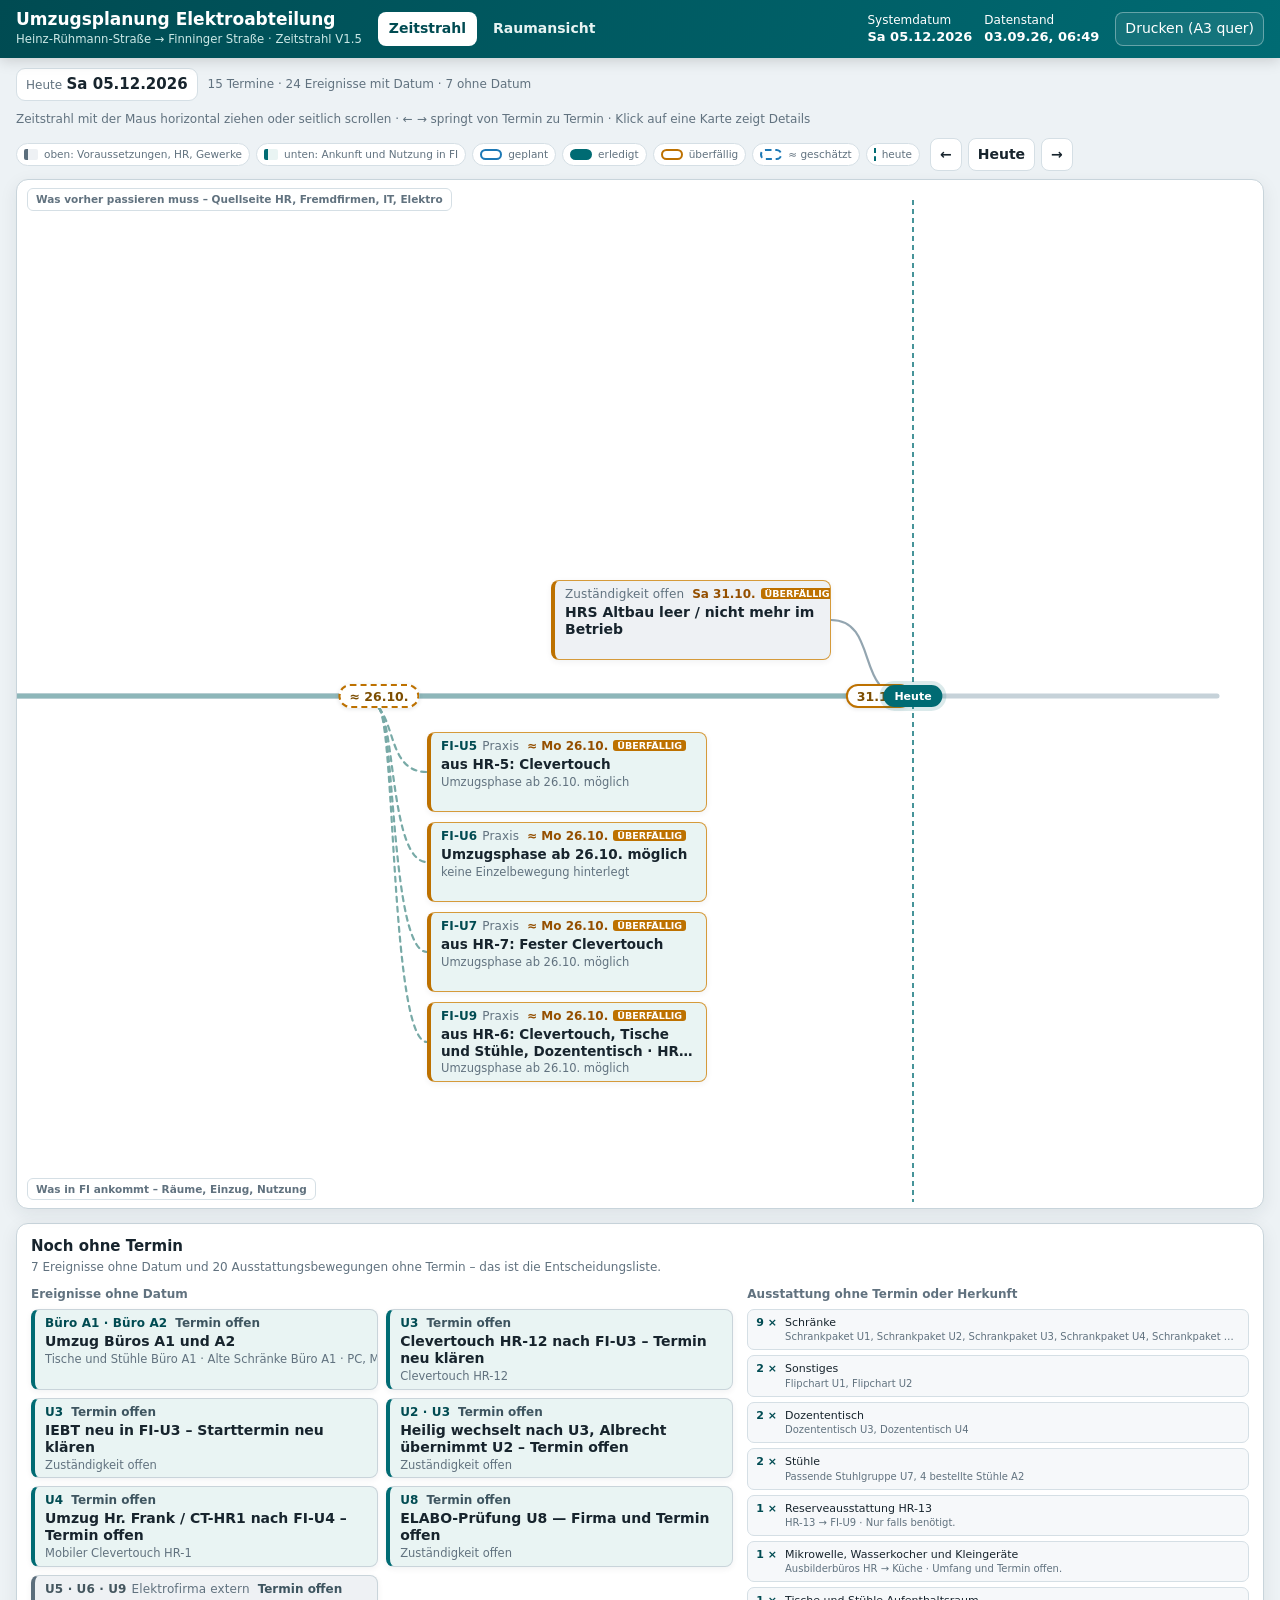
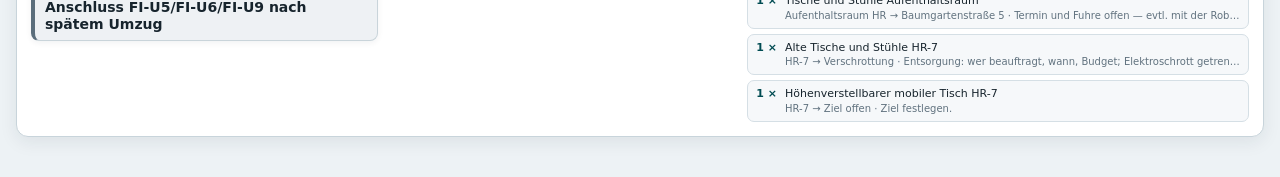
==== commit eb304765: "Zeitstrahl V1.5: Kartentexte vergrößert (Titel 14 px, Raum/Datum 12 px, Zusatzzeile 11,5 px, Pillen " ====
--- a/index.html
+++ b/index.html
@@ -14,7 +14,7 @@
 </head>
 <body>
   <header class="app-header">
-    <div class="brand"><h1>Umzugsplanung Elektroabteilung</h1><small>Heinz-Rühmann-Straße → Finninger Straße · Zeitstrahl V1.4</small></div>
+    <div class="brand"><h1>Umzugsplanung Elektroabteilung</h1><small>Heinz-Rühmann-Straße → Finninger Straße · Zeitstrahl V1.5</small></div>
     <nav class="main-nav" aria-label="Ansichten"><span class="nav-btn active" aria-current="page">Zeitstrahl</span><a class="nav-btn" href="raumansicht.html">Raumansicht</a></nav>
     <div class="header-meta"><span>Systemdatum<br><strong id="systemDate"></strong></span><span>Datenstand<br><strong id="dataTimestamp"></strong></span></div>
     <div class="header-actions"><button class="header-btn" id="printBtn" type="button">Drucken (A3 quer)</button></div>
--- a/timeline.css
+++ b/timeline.css
@@ -311,7 +311,7 @@
   border-radius:999px;
   background:var(--surface);
   color:var(--ink);
-  font-size:11px;
+  font-size:12.5px;
   font-weight:800;
   white-space:nowrap;
   z-index:3;
@@ -345,7 +345,7 @@
   color:white;
   border-width:2px;
   height:22px;
-  font-size:10px
+  font-size:11px
 }
 .today-word {
   margin-right:6px;
@@ -353,7 +353,7 @@
   border-radius:4px;
   background:var(--brand);
   color:white;
-  font-size:9.5px;
+  font-size:10.5px;
   letter-spacing:.02em
 }
 .card {
@@ -403,7 +403,8 @@
   align-items:baseline;
   justify-content:space-between;
   gap:8px;
-  min-width:0
+  min-width:0;
+  line-height:1.25
 }
 .c-where {
   flex:1;
@@ -411,7 +412,7 @@
   overflow:hidden;
   white-space:nowrap;
   text-overflow:ellipsis;
-  font-size:10.5px;
+  font-size:12px;
   font-weight:700;
   color:#44565f;
   letter-spacing:.01em
@@ -429,7 +430,7 @@
 }
 .c-date {
   flex:0 0 auto;
-  font-size:10.5px;
+  font-size:12px;
   font-weight:700;
   color:#3e5560;
   white-space:nowrap
@@ -443,14 +444,14 @@
   border-radius:3px;
   background:#bd7100;
   color:white;
-  font-size:8.5px;
+  font-size:9.5px;
   font-weight:800;
   vertical-align:1px
 }
 .c-title {
   display:-webkit-box;
   overflow:hidden;
-  font-size:12px;
+  font-size:14px;
   font-weight:750;
   line-height:1.22;
   -webkit-box-orient:vertical;
@@ -458,14 +459,14 @@
 }
 .card.target.room .c-title {
   font-weight:600;
-  font-size:11.5px
+  font-size:13.5px
 }
 .c-meta {
   overflow:hidden;
   white-space:nowrap;
   text-overflow:ellipsis;
   color:var(--muted);
-  font-size:10.3px;
+  font-size:11.5px;
   line-height:1.25
 }
 .c-meta .empty {
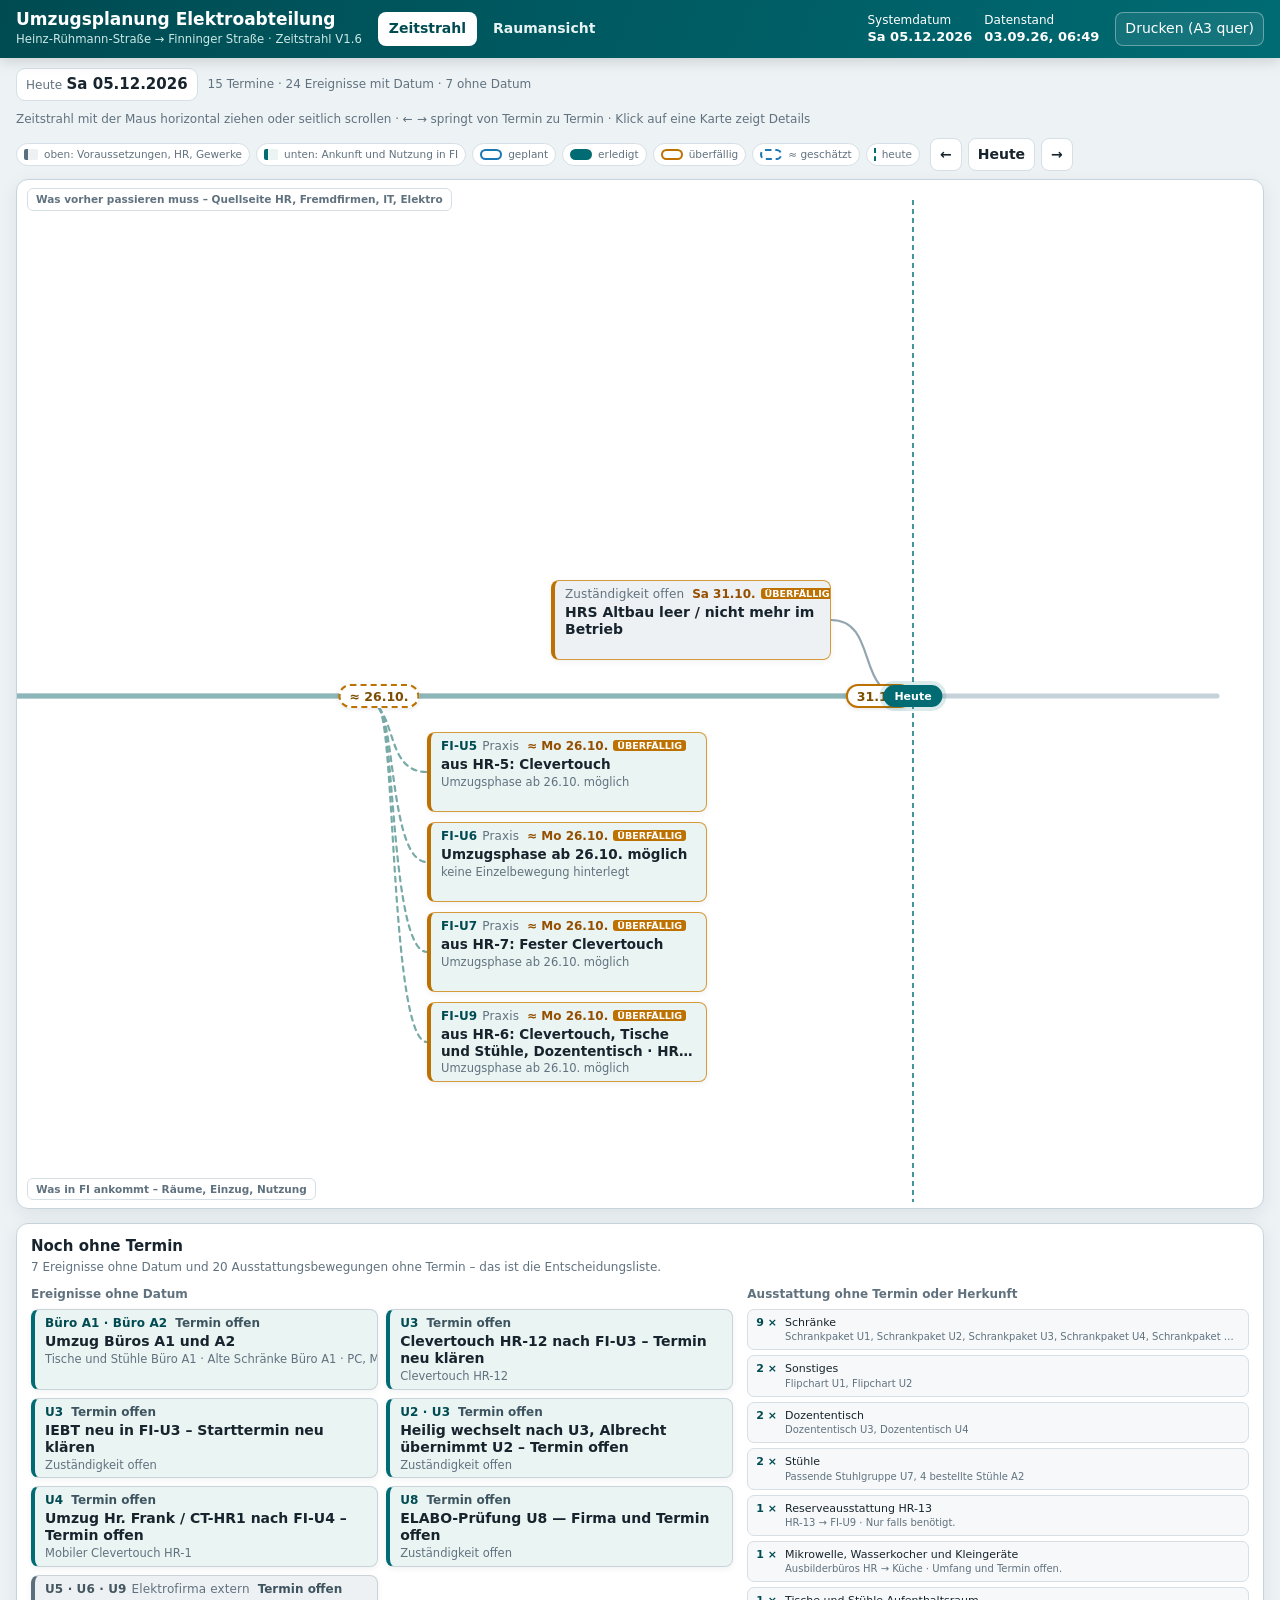
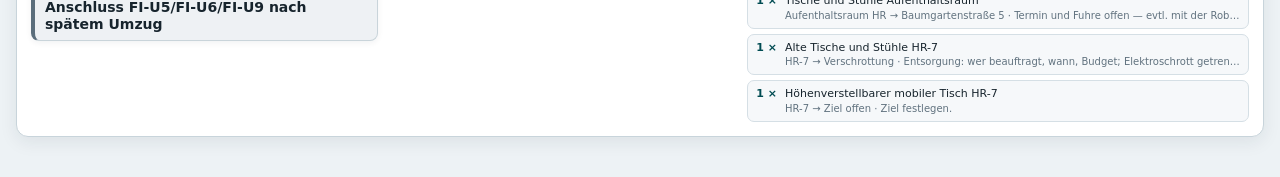
==== commit 95aec248: "Version V1.6 in index.html, Arbeitsstand: Druck ab Heute dokumentiert" ====
--- a/index.html
+++ b/index.html
@@ -14,7 +14,7 @@
 </head>
 <body>
   <header class="app-header">
-    <div class="brand"><h1>Umzugsplanung Elektroabteilung</h1><small>Heinz-Rühmann-Straße → Finninger Straße · Zeitstrahl V1.5</small></div>
+    <div class="brand"><h1>Umzugsplanung Elektroabteilung</h1><small>Heinz-Rühmann-Straße → Finninger Straße · Zeitstrahl V1.6</small></div>
     <nav class="main-nav" aria-label="Ansichten"><span class="nav-btn active" aria-current="page">Zeitstrahl</span><a class="nav-btn" href="raumansicht.html">Raumansicht</a></nav>
     <div class="header-meta"><span>Systemdatum<br><strong id="systemDate"></strong></span><span>Datenstand<br><strong id="dataTimestamp"></strong></span></div>
     <div class="header-actions"><button class="header-btn" id="printBtn" type="button">Drucken (A3 quer)</button></div>
